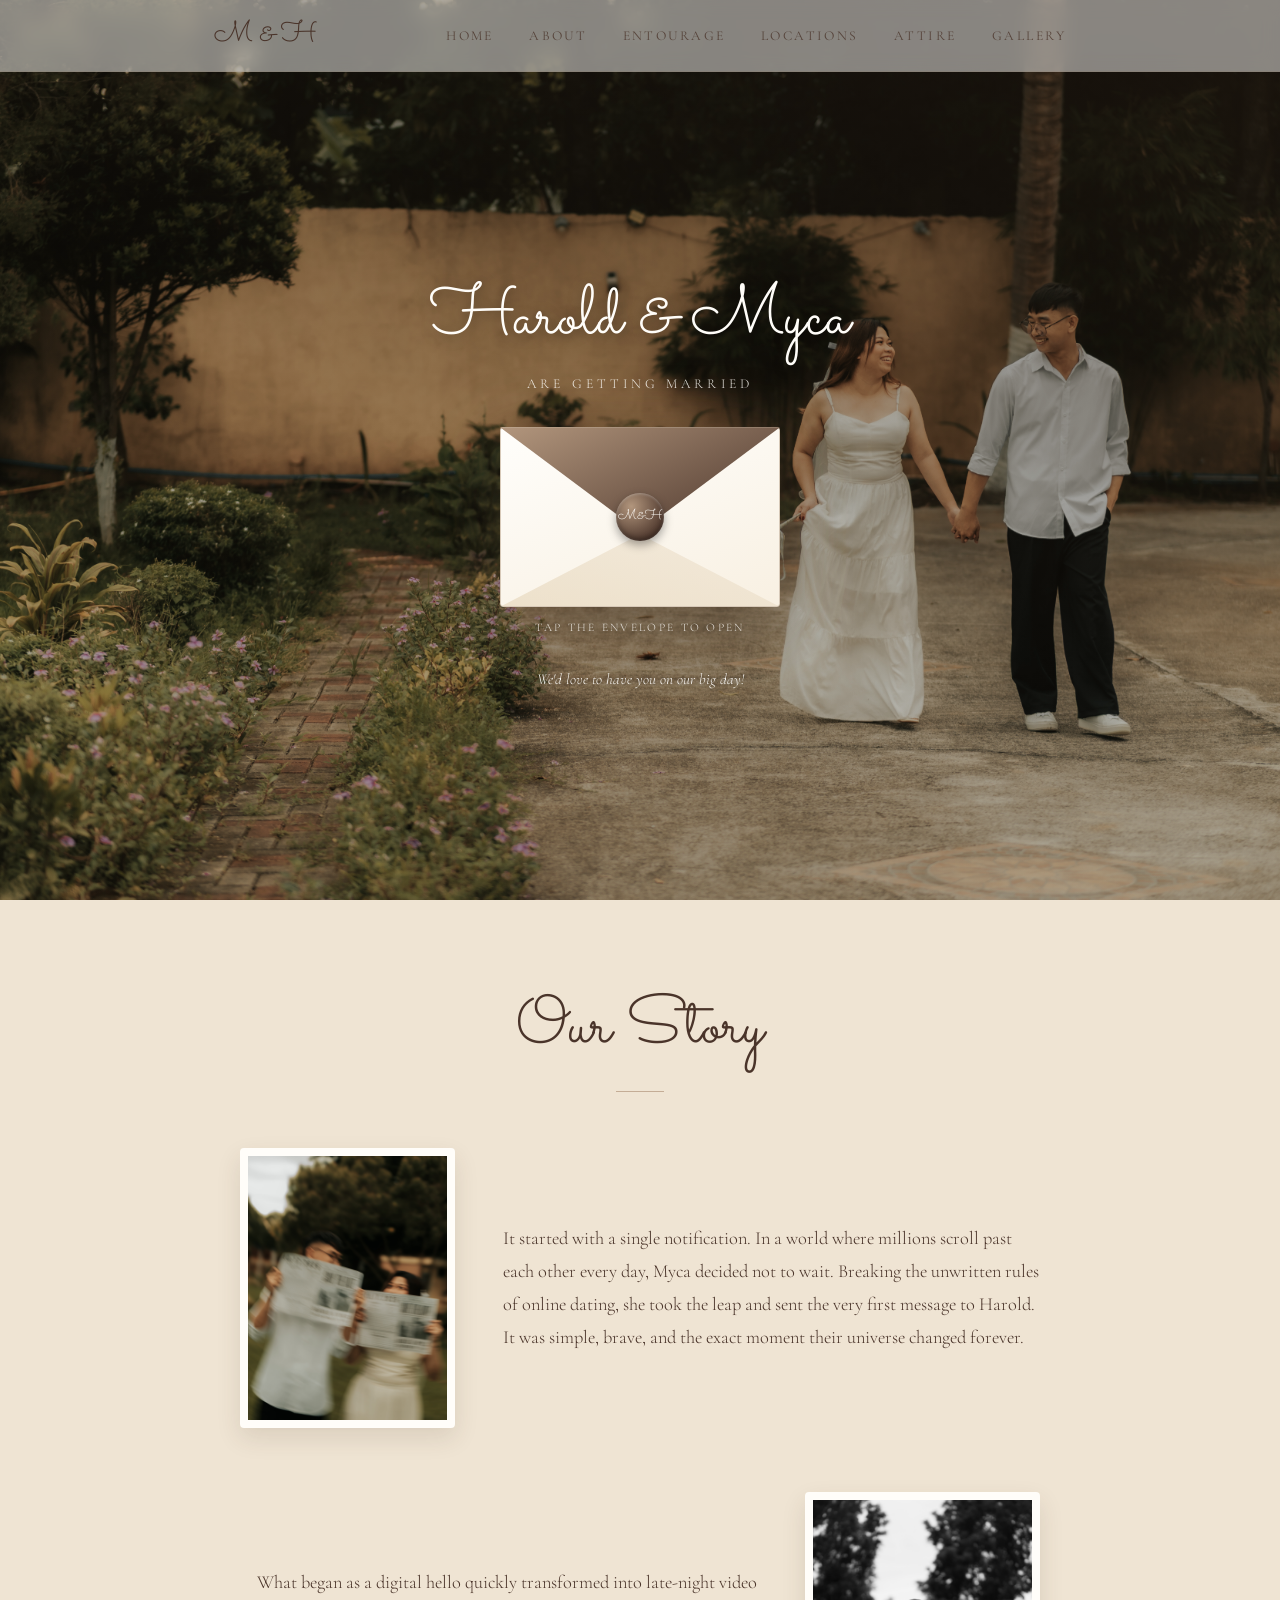
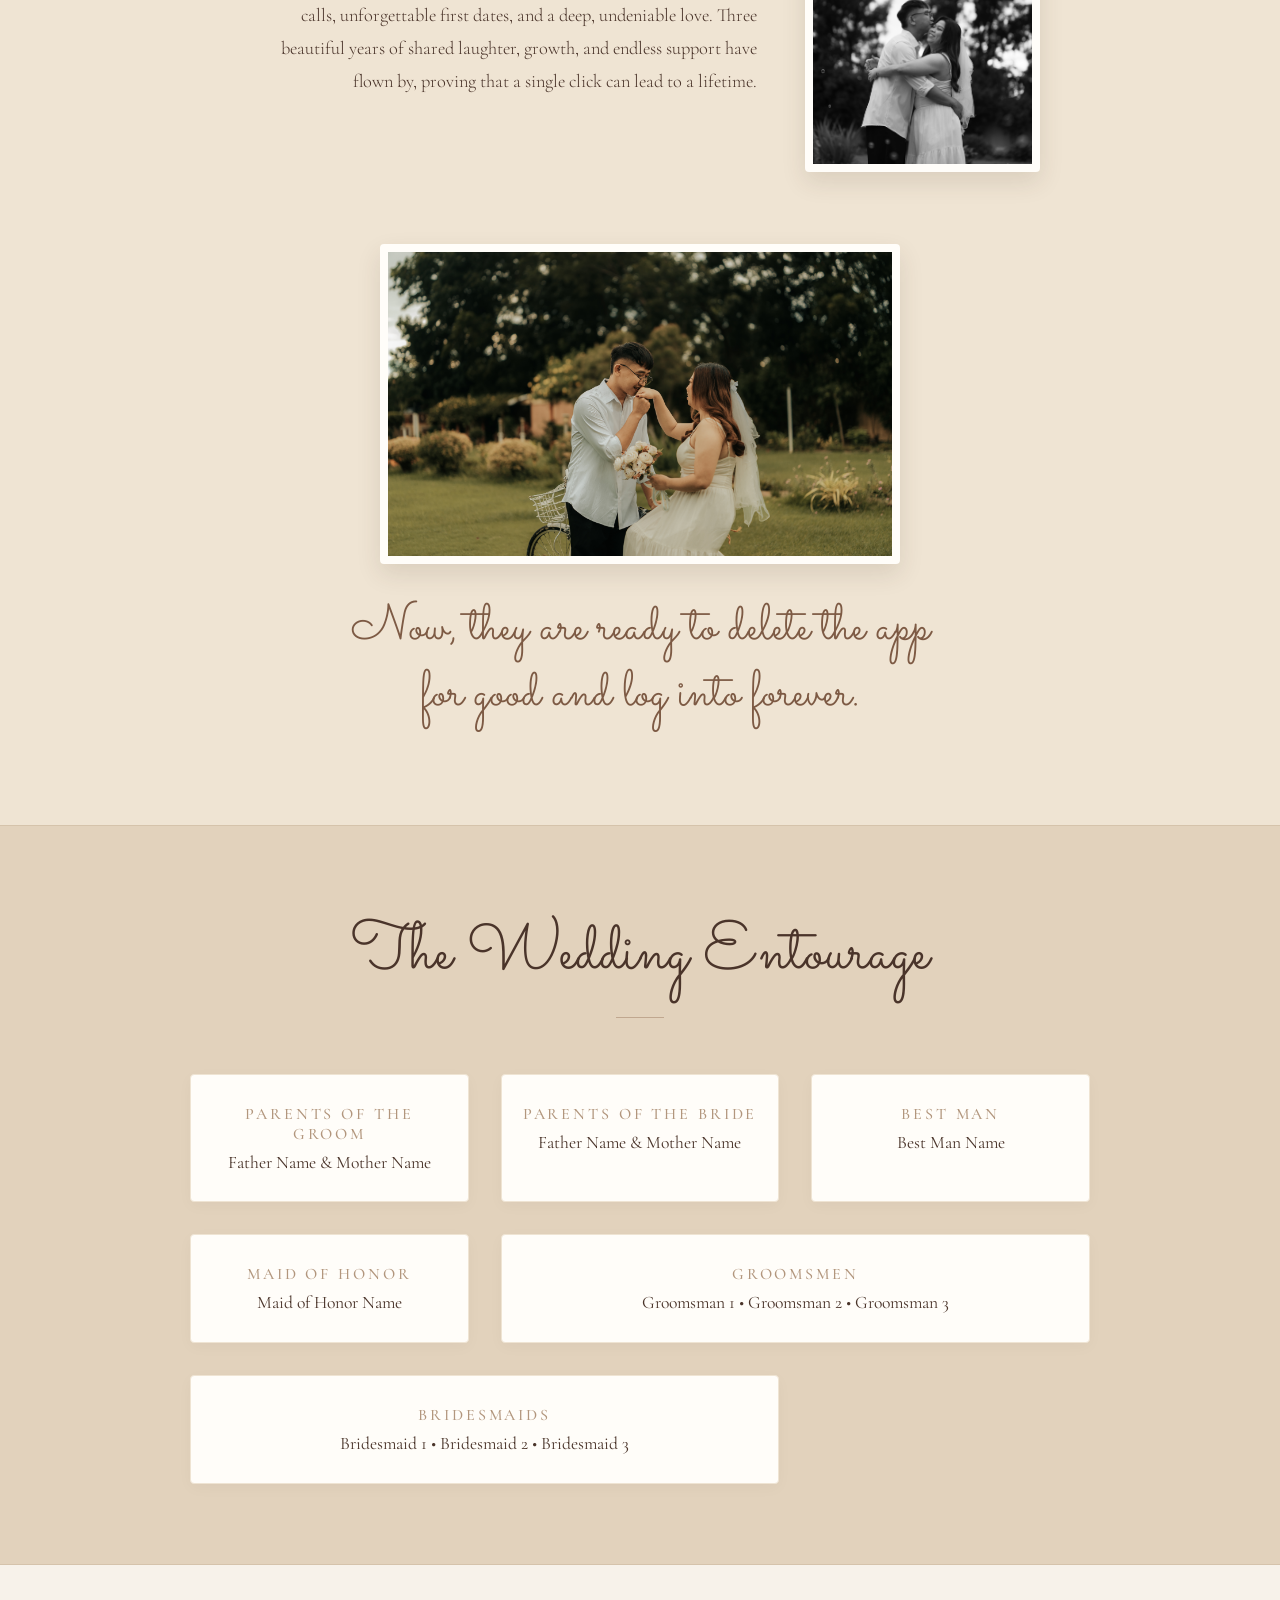
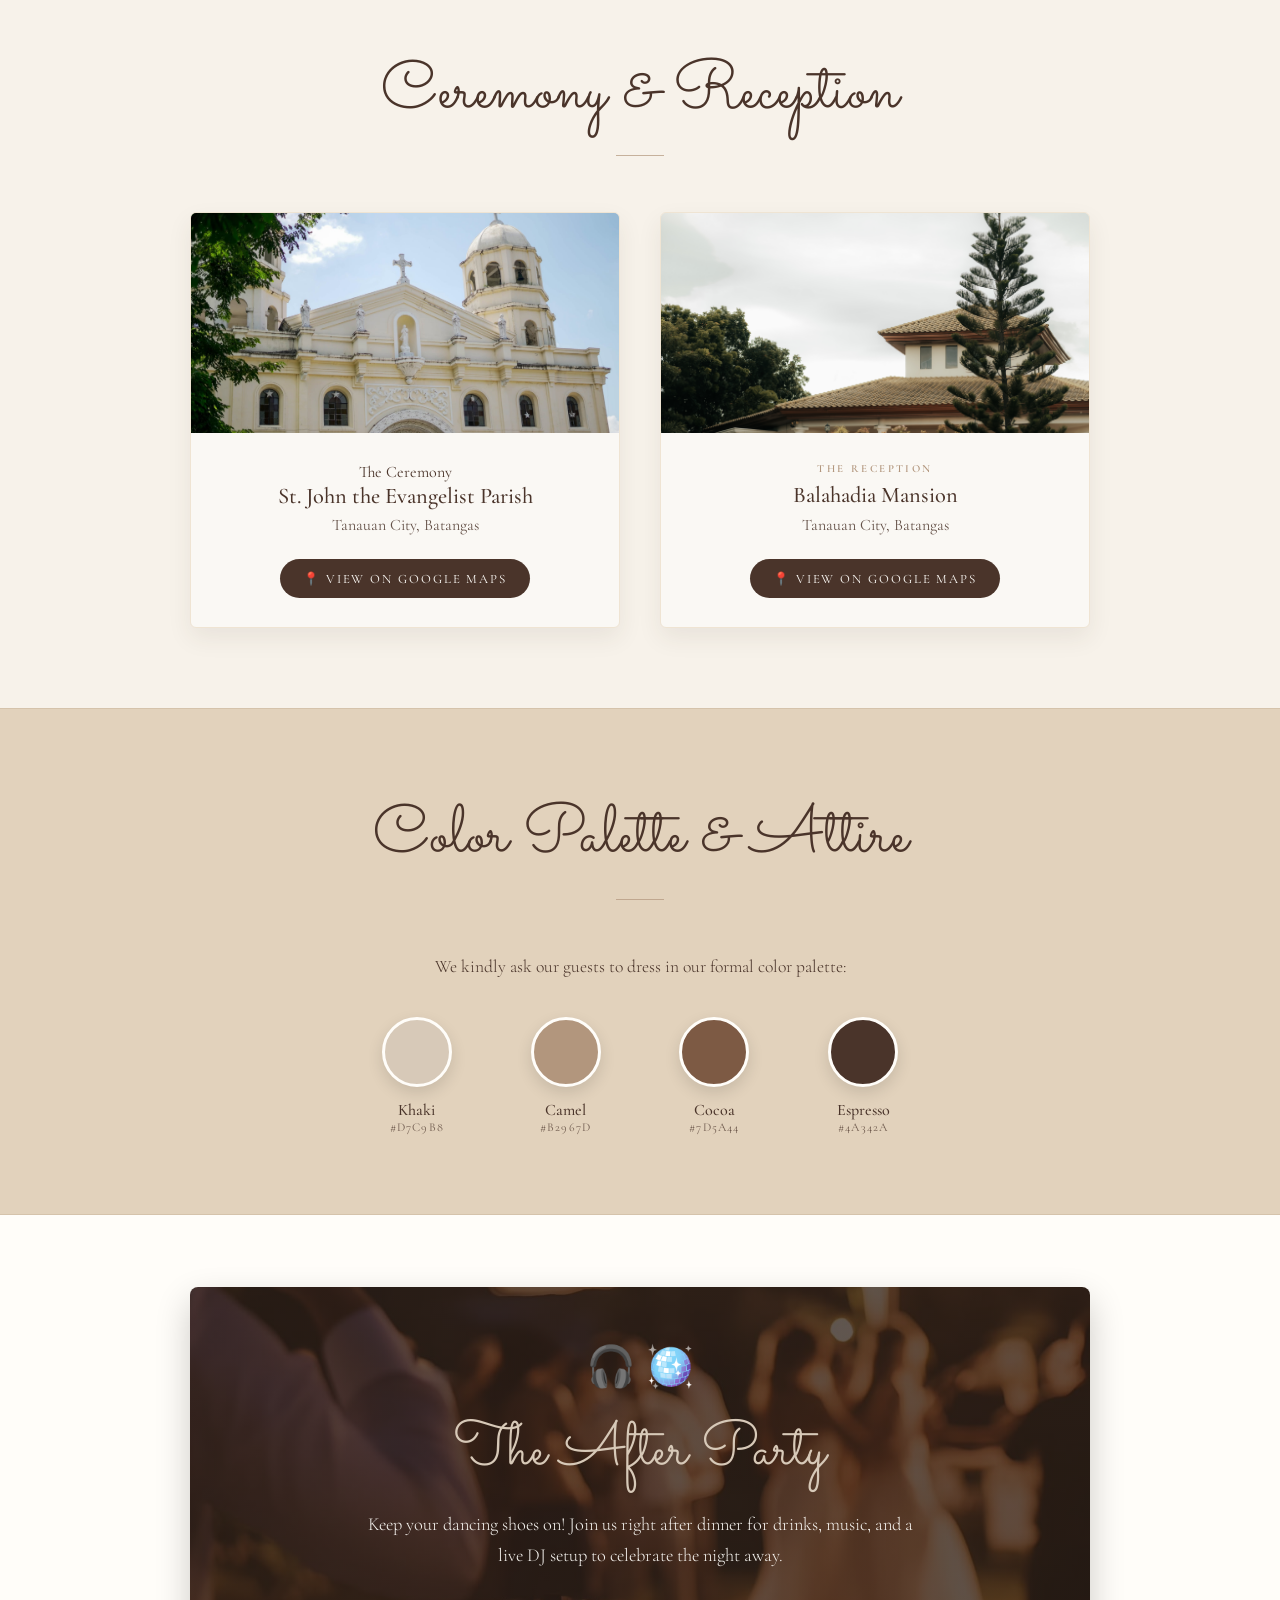
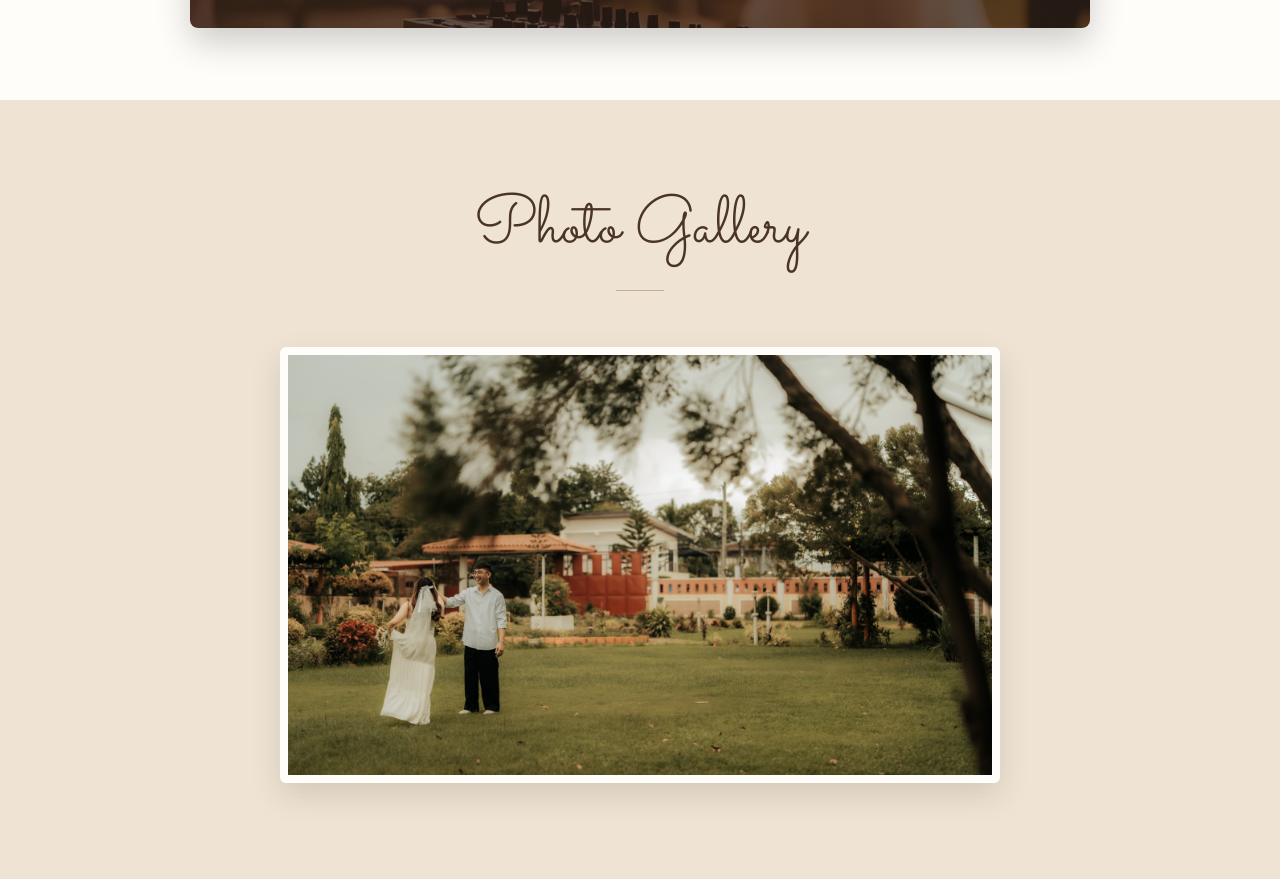
==== home.html @ e3c5e0ed "Add leaf transition animation and home page" ====
<!DOCTYPE html>
<html lang="en">
<head>
  <meta charset="UTF-8">
  <meta name="viewport" content="width=device-width, initial-scale=1.0">
  <title>Harold &amp; Myca</title>
  <link rel="stylesheet" href="home.css">
  <style>
    /* Full-Screen Leaf Opening Unveil Transition */
    .leaf-opening-overlay {
      position: fixed;
      inset: 0;
      z-index: 99999;
      pointer-events: none;
      display: flex;
      flex-direction: column;
    }

    .open-leaf {
      width: 100%;
      height: 50vh;
      background: var(--espresso, #4A342A);
      transition: transform 1.1s cubic-bezier(0.77, 0, 0.175, 1);
    }

    .open-leaf.leaf-top { 
      transform-origin: top; 
    }

    .open-leaf.leaf-bottom { 
      transform-origin: bottom; 
    }

    /* Unveiling Animation Classes */
    .leaf-opening-overlay.reveal .leaf-top {
      transform: translateY(-100%);
    }

    .leaf-opening-overlay.reveal .leaf-bottom {
      transform: translateY(100%);
    }
  </style>
</head>
<body>

  <!-- Leaf Opening Overlay -->
  <div class="leaf-opening-overlay" id="home-leaf-overlay">
    <div class="open-leaf leaf-top"></div>
    <div class="open-leaf leaf-bottom"></div>
  </div>

  <!-- Navigation with Mobile Hamburger -->
  <nav class="navbar">
    <div class="nav-container">
      <a href="#hero" class="nav-brand">M &amp; H</a>
      
      <!-- Hamburger Toggle Button -->
      <button class="menu-toggle" id="menuToggle" aria-label="Toggle navigation">
        <span class="bar"></span>
        <span class="bar"></span>
        <span class="bar"></span>
      </button>

      <!-- Navigation Links -->
      <div class="nav-menu" id="navMenu">
        <a href="#hero" class="nav-link">Home</a>
        <a href="#about" class="nav-link">About</a>
        <a href="#entourage" class="nav-link">Entourage</a>
        <a href="#locations" class="nav-link">Locations</a>
        <a href="#attire" class="nav-link">Attire</a>
        <a href="#gallery" class="nav-link">Gallery</a>
      </div>
    </div>
  </nav>

  <!-- Hero Section -->
  <section class="hero" id="hero">
    <div class="hero-content">
      <h1 class="hero-names">Harold &amp; Myca</h1>
      <p class="hero-sub">are getting married</p>

      <div class="envelope" id="envelope">
        <div class="envelope-card" id="envelopeCard">
          <p class="card-label">Save the Date</p>
          <p class="card-date">10 . 17 . 2026</p>
          <div class="card-divider"></div>
          <p class="card-venue">Balahadia Mansion</p>
        </div>
        <div class="envelope-back"></div>
        <div class="envelope-flap"></div>
        <div class="envelope-seal" id="envelopeSeal">
          <span>M&amp;H</span>
        </div>
      </div>

      <p class="envelope-hint" id="envelopeHint">Tap the envelope to open</p>
      <p class="hero-caption">We'd love to have you on our big day!</p>
    </div>
  </section>

  <!-- Section 1: About Us -->
  <section class="section-alt-light about-section" id="about">
    <div class="about-container">
      <h2 class="section-title">Our Story</h2>
      <div class="title-divider"></div>

      <div class="story-block">
        <div class="photo-frame">
          <img src="RVI06084.jpg" alt="The First Message" class="story-img">
        </div>
        <p class="story-text">
          It started with a single notification. In a world where millions scroll past each other every day, Myca decided not to wait. Breaking the unwritten rules of online dating, she took the leap and sent the very first message to Harold. It was simple, brave, and the exact moment their universe changed forever.
        </p>
      </div>

      <div class="story-block reverse">
        <div class="photo-frame">
          <img src="RVI06060.jpg" alt="Three Years of Love" class="story-img">
        </div>
        <p class="story-text">
          What began as a digital hello quickly transformed into late-night video calls, unforgettable first dates, and a deep, undeniable love. Three beautiful years of shared laughter, growth, and endless support have flown by, proving that a single click can lead to a lifetime.
        </p>
      </div>

      <div class="story-highlight">
        <div class="photo-frame highlight-frame">
          <img src="RVI05783.jpg" alt="Three Years of Love" class="story-img">
        </div>
        <p class="highlight-text">
          Now, they are ready to delete the app for good and log into forever.
        </p>
      </div>
    </div>
  </section>

  <!-- Section 2: Entourage -->
  <section class="section-alt-warm entourage-section" id="entourage">
    <div class="section-container">
      <h2 class="section-title">The Wedding Entourage</h2>
      <div class="title-divider"></div>

      <div class="entourage-grid">
        <div class="entourage-group">
          <h3>Parents of the Groom</h3>
          <p>Father Name &amp; Mother Name</p>
        </div>
        <div class="entourage-group">
          <h3>Parents of the Bride</h3>
          <p>Father Name &amp; Mother Name</p>
        </div>
        <div class="entourage-group">
          <h3>Best Man</h3>
          <p>Best Man Name</p>
        </div>
        <div class="entourage-group">
          <h3>Maid of Honor</h3>
          <p>Maid of Honor Name</p>
        </div>
        <div class="entourage-group span-2">
          <h3>Groomsmen</h3>
          <p>Groomsman 1 • Groomsman 2 • Groomsman 3</p>
        </div>
        <div class="entourage-group span-2">
          <h3>Bridesmaids</h3>
          <p>Bridesmaid 1 • Bridesmaid 2 • Bridesmaid 3</p>
        </div>
      </div>
    </div>
  </section>

  <!-- Section 3: Locations -->
  <section class="section-alt-paper locations-section" id="locations">
    <div class="section-container">
      <h2 class="section-title">Ceremony &amp; Reception</h2>
      <div class="title-divider"></div>

      <div class="locations-grid">
        <div class="location-card">
          <div class="location-photo">
            <img src="church.jpg" alt="St. John the Evangelist Parish" class="location-img">
          </div>
          <div class="location-info">
            <span class="church-tag">The Ceremony</span>
            <h3>St. John the Evangelist Parish</h3>
            <p>Tanauan City, Batangas</p>
            <a href="https://maps.google.com/?q=St.+John+the+Evangelist+Parish+Tanauan+Batangas" target="_blank" class="map-btn">
              📍 View on Google Maps
            </a>
          </div>
        </div>

        <div class="location-card">
          <div class="location-photo">
            <img src="RVI05908.jpg" alt="Balahadia Mansion" class="location-img">
          </div>
          <div class="location-info">
            <span class="location-tag">The Reception</span>
            <h3>Balahadia Mansion</h3>
            <p>Tanauan City, Batangas</p>
            <a href="https://maps.google.com/?q=Balahadia+Mansion+Tanauan+Batangas" target="_blank" class="map-btn">
              📍 View on Google Maps
            </a>
          </div>
        </div>
      </div>
    </div>
  </section>

  <!-- Section 4: Color Code & Attire -->
  <section class="section-alt-warm color-code-section" id="attire">
    <div class="section-container">
      <h2 class="section-title">Color Palette &amp; Attire</h2>
      <div class="title-divider"></div>
      <p class="color-subtitle">We kindly ask our guests to dress in our formal color palette:</p>

      <div class="swatches-grid">
        <div class="swatch-card">
          <div class="swatch-color" style="background-color: #D7C9B8;"></div>
          <h4>Khaki</h4>
          <span>#D7C9B8</span>
        </div>
        <div class="swatch-card">
          <div class="swatch-color" style="background-color: #B2967D;"></div>
          <h4>Camel</h4>
          <span>#B2967D</span>
        </div>
        <div class="swatch-card">
          <div class="swatch-color" style="background-color: #7D5A44;"></div>
          <h4>Cocoa</h4>
          <span>#7D5A44</span>
        </div>
        <div class="swatch-card">
          <div class="swatch-color" style="background-color: #4A342A;"></div>
          <h4>Espresso</h4>
          <span>#4A342A</span>
        </div>
      </div>
    </div>
  </section>

  <!-- Section 5: After Party -->
  <section class="afterparty-section">
    <div class="section-container">
      <div class="afterparty-card">
        <span class="afterparty-icon">🎧 🪩</span>
        <h2>The After Party</h2>
        <p>Keep your dancing shoes on! Join us right after dinner for drinks, music, and a live DJ setup to celebrate the night away.</p>
      </div>
    </div>
  </section>

  <!-- Section 6: Photo Gallery Carousel -->
  <section class="section-alt-light gallery-section" id="gallery">
    <div class="section-container">
      <h2 class="section-title">Photo Gallery</h2>
      <div class="title-divider"></div>

      <div class="carousel-container">
        <div class="carousel-track auto-slowmo">
          <div class="carousel-slide"><img src="RVI06138.jpg" alt="Gallery Photo 1"></div>
          <div class="carousel-slide"><img src="RVI06140.jpg" alt="Gallery Photo 2"></div>
          <div class="carousel-slide"><img src="RVI06192.jpg" alt="Gallery Photo 3"></div>
          <div class="carousel-slide"><img src="RVI06440.jpg" alt="Gallery Photo 4"></div>
          <div class="carousel-slide"><img src="RVI06434.jpg" alt="Gallery Photo 1 clone"></div>
        </div>
      </div>
    </div>
  </section>

  <audio id="bgMusic" loop preload="auto">
    <source src="music.mp3" type="audio/mpeg">
  </audio>

  <!-- Page Transition & Unveil Handler -->
  <script>
    window.addEventListener('DOMContentLoaded', () => {
      const overlay = document.getElementById('home-leaf-overlay');
      
      // If user navigated from splash screen transition
      if (sessionStorage.getItem('leafUnveil') === '1') {
        sessionStorage.removeItem('leafUnveil');
        
        // Trigger opening animation smoothly after page frame renders
        setTimeout(() => {
          overlay.classList.add('reveal');
        }, 120);
      } else {
        // Hide immediately if direct load
        overlay.style.display = 'none';
      }
    });
  </script>

  <script src="home.js"></script>
</body>
</html>
---- home.css ----
@import url('https://fonts.googleapis.com/css2?family=Sacramento&family=Cormorant+Garamond:ital,wght@0,300;0,400;0,500;1,300;1,400&display=swap');

:root{
  --white: #faf8f4;
  --paper: #fffdf9;

  /* Palette Codes */
  --khaki: #D7C9B8;
  --camel: #B2967D;
  --cocoa: #7D5A44;
  --espresso: #4A342A;

  --brown-dark: var(--espresso);
  --brown: var(--cocoa);
  --brown-mid: var(--camel);
  --brown-light: var(--khaki);
  --brown-faint: #efe4d3;
}

*{ box-sizing: border-box; }

html{ scroll-behavior: smooth; }

html, body{
  margin: 0;
  padding: 0;
  background: var(--white);
  font-family: 'Cormorant Garamond', serif;
  color: var(--brown-dark);
  -webkit-tap-highlight-color: transparent;
}

/* ---------- Alternating Section Backgrounds ---------- */

.section-alt-light {background-color: #EFE4D3; }
.section-alt-warm  { background-color: #E2D2BC; }
.section-alt-paper { background-color: #F7F2EA; }

/* Global Titles */
.section-title{
  font-family: 'Sacramento', cursive;
  font-size: clamp(3rem, 7vw, 4.2rem);
  text-align: center;
  margin: 0;
  font-weight: 400;
  color: var(--brown-dark);
}

.title-divider{
  width: 48px;
  height: 1px;
  background: var(--brown-mid);
  margin: 0.8rem auto 3.5rem;
  opacity: 0.7;
}

.section-container{
  max-width: 900px;
  margin: 0 auto;
}

/* ---------- NAVBAR (50% OPACITY) ---------- */

.navbar{
  position: fixed;
  top: 0;
  left: 0;
  width: 100%;
  z-index: 100;
  /* 50% Opacity Background */
  background: rgba(250, 248, 244, 0.5);
  backdrop-filter: blur(10px);
  border-bottom: 1px solid rgba(138, 106, 77, 0.12);
}

.nav-container{
  max-width: 900px;
  margin: 0 auto;
  display: flex;
  align-items: center;
  justify-content: space-between;
  padding: 0.9rem 1.5rem;
}

.nav-brand{
  font-family: 'Sacramento', cursive;
  font-size: 1.8rem;
  color: var(--brown-dark);
  text-decoration: none;
  font-weight: 400;
}

.nav-menu{
  display: flex;
  align-items: center;
  gap: 2.2rem;
}

.nav-link{
  font-family: 'Cormorant Garamond', serif;
  font-weight: 400;
  font-size: 0.85rem;
  letter-spacing: 0.18em;
  text-transform: uppercase;
  color: var(--brown-dark);
  text-decoration: none;
  opacity: 0.8;
  transition: opacity 0.3s ease, color 0.3s ease;
}

.nav-link:hover{ opacity: 1; color: var(--brown-mid); }

/* Hamburger Toggle Button */
.menu-toggle{
  display: none;
  background: none;
  border: none;
  cursor: pointer;
  padding: 0.4rem;
  flex-direction: column;
  justify-content: space-between;
  width: 28px;
  height: 20px;
  z-index: 101;
}

.menu-toggle .bar{
  width: 100%;
  height: 1.5px;
  background-color: var(--brown-dark);
  transition: transform 0.4s ease, opacity 0.3s ease;
  transform-origin: center;
}

.menu-toggle.active .bar:nth-child(1){
  transform: translateY(9px) rotate(45deg);
}

.menu-toggle.active .bar:nth-child(2){
  opacity: 0;
}

.menu-toggle.active .bar:nth-child(3){
  transform: translateY(-9px) rotate(-45deg);
}

/* ---------- HERO ---------- */

.hero{
  position: relative;
  min-height: 100vh;
  min-height: 100svh;
  padding-top: 4.5rem;
  display: flex;
  flex-direction: column;
  align-items: center;
  overflow: hidden;
  background-image:
    linear-gradient(200deg, rgba(45,32,21,0.55), rgba(45,32,21,0.2) 55%),
    url('RVI06192.jpg');
  background-size: cover;
  background-repeat: no-repeat;
}

.hero-content{
  position: relative;
  z-index: 2;
  width: 100%;
  display: flex;
  flex-direction: column;
  align-items: center;
  padding: 1.5rem 1rem 2rem;
  min-height: calc(100vh - 4.5rem);
}

.hero-names{
  font-family: 'Sacramento', cursive;
  font-weight: 400;
  font-size: clamp(2.6rem, 8vw, 4.4rem);
  color: var(--paper);
  margin: 0;
  text-align: center;
  text-shadow: 0 2px 14px rgba(0,0,0,0.35);
}

.hero-sub{
  margin: 0.3rem 0 0;
  font-size: 0.85rem;
  font-weight: 300;
  letter-spacing: 0.3em;
  text-transform: uppercase;
  color: var(--paper);
  opacity: 0.9;
}

/* ---------- ENVELOPE ---------- */

.envelope{
  position: relative;
  perspective: 1400px;
  cursor: pointer;
  filter: drop-shadow(0 18px 36px rgba(63,47,34,0.4));
  transition: filter 0.35s ease;
}

.envelope:hover{ filter: drop-shadow(0 22px 42px rgba(63,47,34,0.48)); }

.envelope-back{
  position: absolute;
  inset: 0;
  background: linear-gradient(160deg, #fffefb 0%, #f8f0e2 100%);
  border: 1px solid var(--brown-light);
  border-radius: 3px;
  overflow: hidden;
  z-index: 1;
}

.envelope-back::after{
  content: "";
  position: absolute;
  bottom: 0;
  left: 0;
  width: 100%;
  height: 44%;
  background: linear-gradient(200deg, var(--brown-faint), #e6d6ba);
  opacity: 0.65;
  clip-path: polygon(0 100%, 100% 100%, 50% 8%);
}

.envelope-flap{
  position: absolute;
  top: 0;
  left: 0;
  width: 100%;
  height: 58%;
  background: linear-gradient(155deg, var(--brown-mid) 0%, var(--brown-dark) 100%);
  clip-path: polygon(0 0, 100% 0, 50% 100%);
  transform-origin: top center;
  transform: rotateX(0deg);
  transition: transform 0.8s cubic-bezier(0.65, 0, 0.35, 1), z-index 0s 0.4s;
  z-index: 4;
}

.envelope.open .envelope-flap{
  transform: rotateX(180deg);
  z-index: 1;
}

.envelope-seal{
  position: absolute;
  top: 50%;
  left: 50%;
  width: 48px;
  height: 48px;
  border-radius: 50%;
  transform: translate(-50%, -50%);
  background: radial-gradient(circle at 32% 28%, var(--brown-mid) 0%, var(--brown-dark) 78%);
  box-shadow:
    0 4px 10px rgba(0,0,0,0.35),
    inset 0 1px 3px rgba(255,255,255,0.3),
    inset 0 -3px 5px rgba(0,0,0,0.3);
  display: flex;
  align-items: center;
  justify-content: center;
  z-index: 5;
  padding: 4px;
  transition: opacity 0.5s ease 0.05s, transform 0.5s ease 0.05s;
}

.envelope-seal span{
  font-family: 'Sacramento', cursive;
  font-size: 0.9rem;
  color: var(--paper);
  line-height: 1;
  letter-spacing: 0.02em;
  white-space: nowrap;
}

.envelope.open .envelope-seal{
  opacity: 0;
  transform: translate(-50%, -50%) scale(0.5) rotate(-25deg);
  pointer-events: none;
}

.envelope-card{
  position: absolute;
  left: 50%;
  top: 0;
  width: min(220px, 80%);
  min-height: 135px;
  background: var(--paper);
  border: 1px solid var(--brown-faint);
  box-shadow: 0 14px 30px rgba(63,47,34,0.28);
  padding: 1.3rem 1.1rem;
  text-align: center;
  opacity: 0;
  display: none;
  transform: translate(-50%, 20px) scale(0.88);
  z-index: 2;
  transition: opacity 0.5s ease 0.25s, transform 0.5s ease 0.25s;
}

.envelope.open .envelope-card{
  display: block;
  opacity: 1;
  transform: translate(-50%, -100px) scale(1);
  z-index: 5;
}

.card-label{
  margin: 0 0 0.3rem;
  font-size: 0.65rem;
  font-weight: 400;
  letter-spacing: 0.24em;
  text-transform: uppercase;
  color: var(--brown-mid);
}

.card-date{
  margin: 0;
  font-size: 1.1rem;
  font-weight: 500;
  color: var(--brown-dark);
}

.card-divider{
  position: relative;
  width: 32px;
  height: 1px;
  background: var(--brown-light);
  margin: 0.8rem auto;
}

.card-divider::before{
  content: "";
  position: absolute;
  top: 50%;
  left: 50%;
  width: 4px;
  height: 4px;
  border-radius: 50%;
  background: var(--brown-mid);
  transform: translate(-50%, -50%);
}

.card-venue{
  margin: 0;
  font-size: 0.98rem;
  font-weight: 500;
  color: var(--brown-dark);
}

.envelope-hint{
  margin-top: 0.8rem;
  font-size: 0.72rem;
  font-weight: 300;
  letter-spacing: 0.2em;
  text-transform: uppercase;
  color: var(--paper);
  opacity: 0.85;
  transition: opacity 0.4s ease;
  text-shadow: 0 1px 4px rgba(0,0,0,0.4);
}

.envelope-hint.hidden{ opacity: 0; }

.hero-caption{
  margin-top: 1.5rem;
  margin-bottom: 0.5rem;
  font-size: 0.95rem;
  font-weight: 300;
  font-style: italic;
  color: var(--paper);
  text-align: center;
  padding: 0 1rem;
  text-shadow: 0 1px 4px rgba(0,0,0,0.4);
}

/* ---------- ABOUT SECTION ---------- */

.about-section{ padding: 5rem 1.5rem 6rem; }
.about-container{ max-width: 800px; margin: 0 auto; }

.story-block{
  display: flex;
  flex-direction: column;
  align-items: center;
  gap: 2rem;
  margin-bottom: 4rem;
}

.photo-frame{
  width: 100%;
  max-width: 440px;
  height: 280px;
  background-color: var(--brown-faint);
  border: 8px solid var(--paper);
  box-shadow: 0 10px 25px rgba(63,47,34,0.12);
  border-radius: 4px;
  overflow: hidden;
}

.story-img, .story-video{
  width: 100%;
  height: 100%;
  object-fit: cover;
  display: block;
}

.story-text{
  font-size: 1.15rem;
  line-height: 1.8;
  font-weight: 300;
  text-align: center;
  color: var(--brown-dark);
  margin: 0;
  max-width: 580px;
}

.story-highlight{
  text-align: center;
  margin-top: 4.5rem;
  display: flex;
  flex-direction: column;
  align-items: center;
}

.highlight-frame{
  max-width: 520px;
  height: 320px;
  margin-bottom: 2rem;
}

.highlight-text{
  font-family: 'Sacramento', cursive;
  font-size: clamp(2.2rem, 5vw, 3.2rem);
  color: var(--brown);
  line-height: 1.3;
  margin: 0;
  max-width: 600px;
}

/* ---------- ENTOURAGE SECTION ---------- */

.entourage-section{
  padding: 5rem 1.5rem;
  border-top: 1px solid rgba(138, 106, 77, 0.15);
  border-bottom: 1px solid rgba(138, 106, 77, 0.15);
}

.entourage-grid{
  display: grid;
  grid-template-columns: repeat(auto-fit, minmax(240px, 1fr));
  gap: 2rem;
  text-align: center;
}

.entourage-group{
  background: var(--paper);
  padding: 1.8rem 1.2rem;
  border-radius: 4px;
  border: 1px solid var(--brown-faint);
  box-shadow: 0 4px 15px rgba(0,0,0,0.03);
}
.entourage-group h3,
.location-tag,
.card-label {
  color: var(--cocoa);
  font-weight: 600;
}

.entourage-group h3{
  font-family: 'Cormorant Garamond', serif;
  font-size: 1rem;
  letter-spacing: 0.18em;
  text-transform: uppercase;
  color: var(--brown-mid);
  margin: 0 0 0.5rem;
  font-weight: 500;
}

.entourage-group p{
  margin: 0;
  font-size: 1.1rem;
  color: var(--brown-dark);
  font-weight: 400;
}

/* ---------- LOCATIONS SECTION ---------- */

.locations-section{ padding: 5rem 1.5rem; }

.locations-grid{
  display: grid;
  grid-template-columns: repeat(auto-fit, minmax(280px, 1fr));
  gap: 2.5rem;
}

.location-card{
  background: var(--white);
  border: 1px solid var(--brown-faint);
  border-radius: 6px;
  overflow: hidden;
  box-shadow: 0 10px 25px rgba(63,47,34,0.08);
  display: flex;
  flex-direction: column;
}

.location-photo{
  width: 100%;
  height: 220px;
  background-color: var(--brown-faint);
}

.location-img{
  width: 100%;
  height: 100%;
  object-fit: cover;
  display: block;
}

.location-info{
  padding: 1.8rem 1.5rem;
  text-align: center;
  display: flex;
  flex-direction: column;
  align-items: center;
  flex-grow: 1;
}

.location-tag{
  font-size: 0.68rem;
  letter-spacing: 0.22em;
  text-transform: uppercase;
  color: var(--brown-mid);
  margin-bottom: 0.4rem;
}

.location-info h3{
  margin: 0 0 0.4rem;
  font-size: 1.4rem;
  font-weight: 500;
}

.location-info p{
  margin: 0 0 1.5rem;
  font-size: 1rem;
  opacity: 0.85;
}

.map-btn{
  margin-top: auto;
  display: inline-block;
  padding: 0.7rem 1.4rem;
  background-color: var(--brown-dark);
  color: var(--paper);
  text-decoration: none;
  font-size: 0.8rem;
  letter-spacing: 0.15em;
  text-transform: uppercase;
  border-radius: 30px;
  transition: background-color 0.3s ease, transform 0.2s ease;
}

.map-btn:hover{
  background-color: var(--brown);
  transform: translateY(-2px);
}

/* ---------- COLOR CODE SECTION ---------- */

.color-code-section{
  padding: 5rem 1.5rem;
  border-top: 1px solid rgba(138, 106, 77, 0.15);
  border-bottom: 1px solid rgba(138, 106, 77, 0.15);
  text-align: center;
}

.color-subtitle{
  font-size: 1.1rem;
  margin-bottom: 2.5rem;
  font-weight: 300;
}

.swatches-grid{
  display: flex;
  flex-wrap: wrap;
  justify-content: center;
  gap: 1.8rem;
}

.swatch-card{
  display: flex;
  flex-direction: column;
  align-items: center;
  width: 120px;
}

.swatch-color{
  width: 70px;
  height: 70px;
  border-radius: 50%;
  box-shadow: 0 6px 16px rgba(0,0,0,0.12);
  margin-bottom: 0.8rem;
  border: 3px solid var(--paper);
}

.swatch-card h4{
  margin: 0;
  font-size: 1rem;
  font-weight: 500;
}

.swatch-card span{
  font-size: 0.75rem;
  letter-spacing: 0.1em;
  opacity: 0.75;
}

/* ---------- AFTER PARTY SECTION (WITH BACKGROUND IMAGE) ---------- */

.afterparty-section{
  padding: 4.5rem 1.5rem;
  background-color: var(--paper);
}

.afterparty-card{
  /* Dark overlay + background image fallback to color */
  background: 
    linear-gradient(rgba(43, 29, 21, 0.75), rgba(43, 29, 21, 0.75)),
    url('dj.jpg') center/cover no-repeat;
  color: var(--paper);
  border-radius: 8px;
  padding: 3.5rem 2rem;
  text-align: center;
  box-shadow: 0 14px 35px rgba(0,0,0,0.2);
}

.afterparty-icon{
  font-size: 2.5rem;
  display: block;
  margin-bottom: 1rem;
}

.afterparty-card h2{
  font-family: 'Sacramento', cursive;
  font-size: clamp(2.8rem, 6vw, 3.8rem);
  margin: 0 0 0.8rem;
  font-weight: 400;
  color: var(--khaki);
}

.afterparty-card p{
  margin: 0 auto;
  max-width: 550px;
  font-size: 1.15rem;
  line-height: 1.7;
  font-weight: 300;
  opacity: 0.95;
}

/* ---------- AUTOMATIC SLOWMO CAROUSEL ---------- */

.gallery-section{ padding: 5rem 1.5rem 6rem; }

.carousel-container{
  position: relative;
  max-width: 720px;
  margin: 0 auto;
  overflow: hidden;
  border-radius: 6px;
  box-shadow: 0 12px 30px rgba(63,47,34,0.15);
  border: 8px solid var(--paper);
  background-color: var(--brown-faint);
}

.carousel-track{
  display: flex;
  width: 500%;
}

.carousel-track.auto-slowmo {
  animation: slowCarousel 22s cubic-bezier(0.45, 0, 0.55, 1) infinite;
}

.carousel-slide{
  width: 20%;
  height: 420px;
  flex-shrink: 0;
}

.carousel-slide img{
  width: 100%;
  height: 100%;
  object-fit: cover;
  display: block;
}

@keyframes slowCarousel {
  0%, 18% { transform: translateX(0%); }
  25%, 43% { transform: translateX(-20%); }
  50%, 68% { transform: translateX(-40%); }
  75%, 93% { transform: translateX(-60%); }
  100%     { transform: translateX(-80%); }
}

/* =========================================================
   RESPONSIVE & MOBILE BURGER MENU STYLES
   ========================================================= */

@media (min-width: 769px){
  .hero{
    background-position: center center;
    justify-content: center;
  }
  
  .hero-content{ justify-content: center; }

  .envelope{
    width: min(280px, 40vw);
    height: min(180px, 26vw);
    margin: 2.2rem auto 0;
  }

  .story-block{
    flex-direction: row;
    gap: 3rem;
  }

  .story-block.reverse{ flex-direction: row-reverse; }

  .story-text{ text-align: left; }
  .story-block.reverse .story-text{ text-align: right; }

  .entourage-group.span-2{ grid-column: span 2; }
}

@media (max-width: 768px){
  .menu-toggle{ display: flex; }

  .nav-menu{
    position: fixed;
    top: 100%;
    left: 0;
    width: 100%;
    background: rgba(250, 248, 244, 0.95);
    backdrop-filter: blur(12px);
    flex-direction: column;
    padding: 2.5rem 1.5rem;
    gap: 1.8rem;
    border-bottom: 1px solid rgba(138, 106, 77, 0.15);
    transform: translateY(-150%);
    opacity: 0;
    pointer-events: none;
    transition: transform 0.45s cubic-bezier(0.16, 1, 0.3, 1), opacity 0.4s ease;
    box-shadow: 0 15px 30px rgba(0,0,0,0.08);
  }

  .nav-menu.active{
    transform: translateY(0);
    opacity: 1;
    pointer-events: auto;
  }

  .nav-link{
    font-size: 0.95rem;
    letter-spacing: 0.22em;
  }

  .hero{
    background-position: 94% 12%;
    justify-content: space-between;
  }

  .hero-content{ justify-content: space-between; }

  .envelope{
    width: min(230px, 65vw);
    height: min(145px, 40vw);
    margin: auto 0 0.5rem;
  }
}

@media (max-width: 480px){
  .hero{ background-position: 96% 8%; }
  .envelope{
    width: min(210px, 62vw);
    height: min(132px, 38vw);
  }
  .photo-frame{ height: 220px; }
  .highlight-frame{ height: 240px; }
  .carousel-slide{ height: 280px; }
}

@media (prefers-reduced-motion: reduce){
  .envelope-flap, .envelope-card, .carousel-track{ animation: none; transition: none; }
}
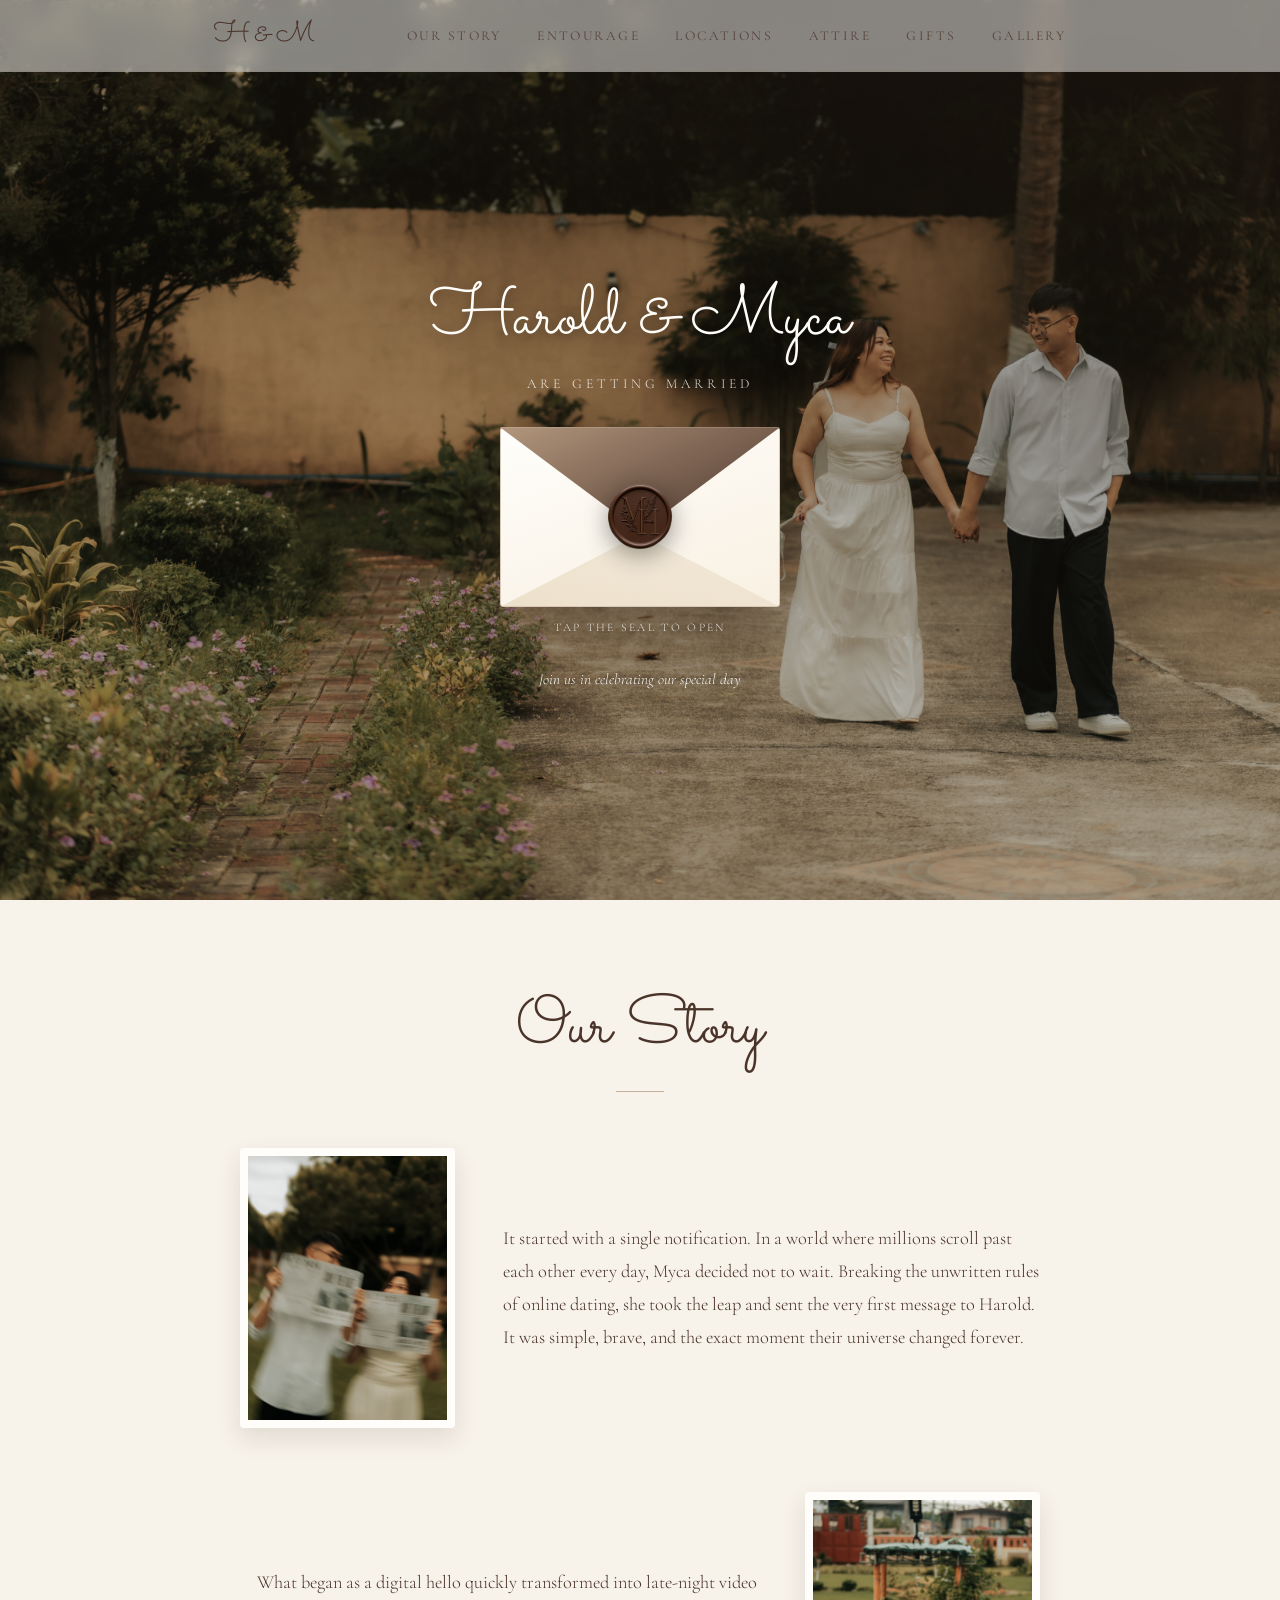
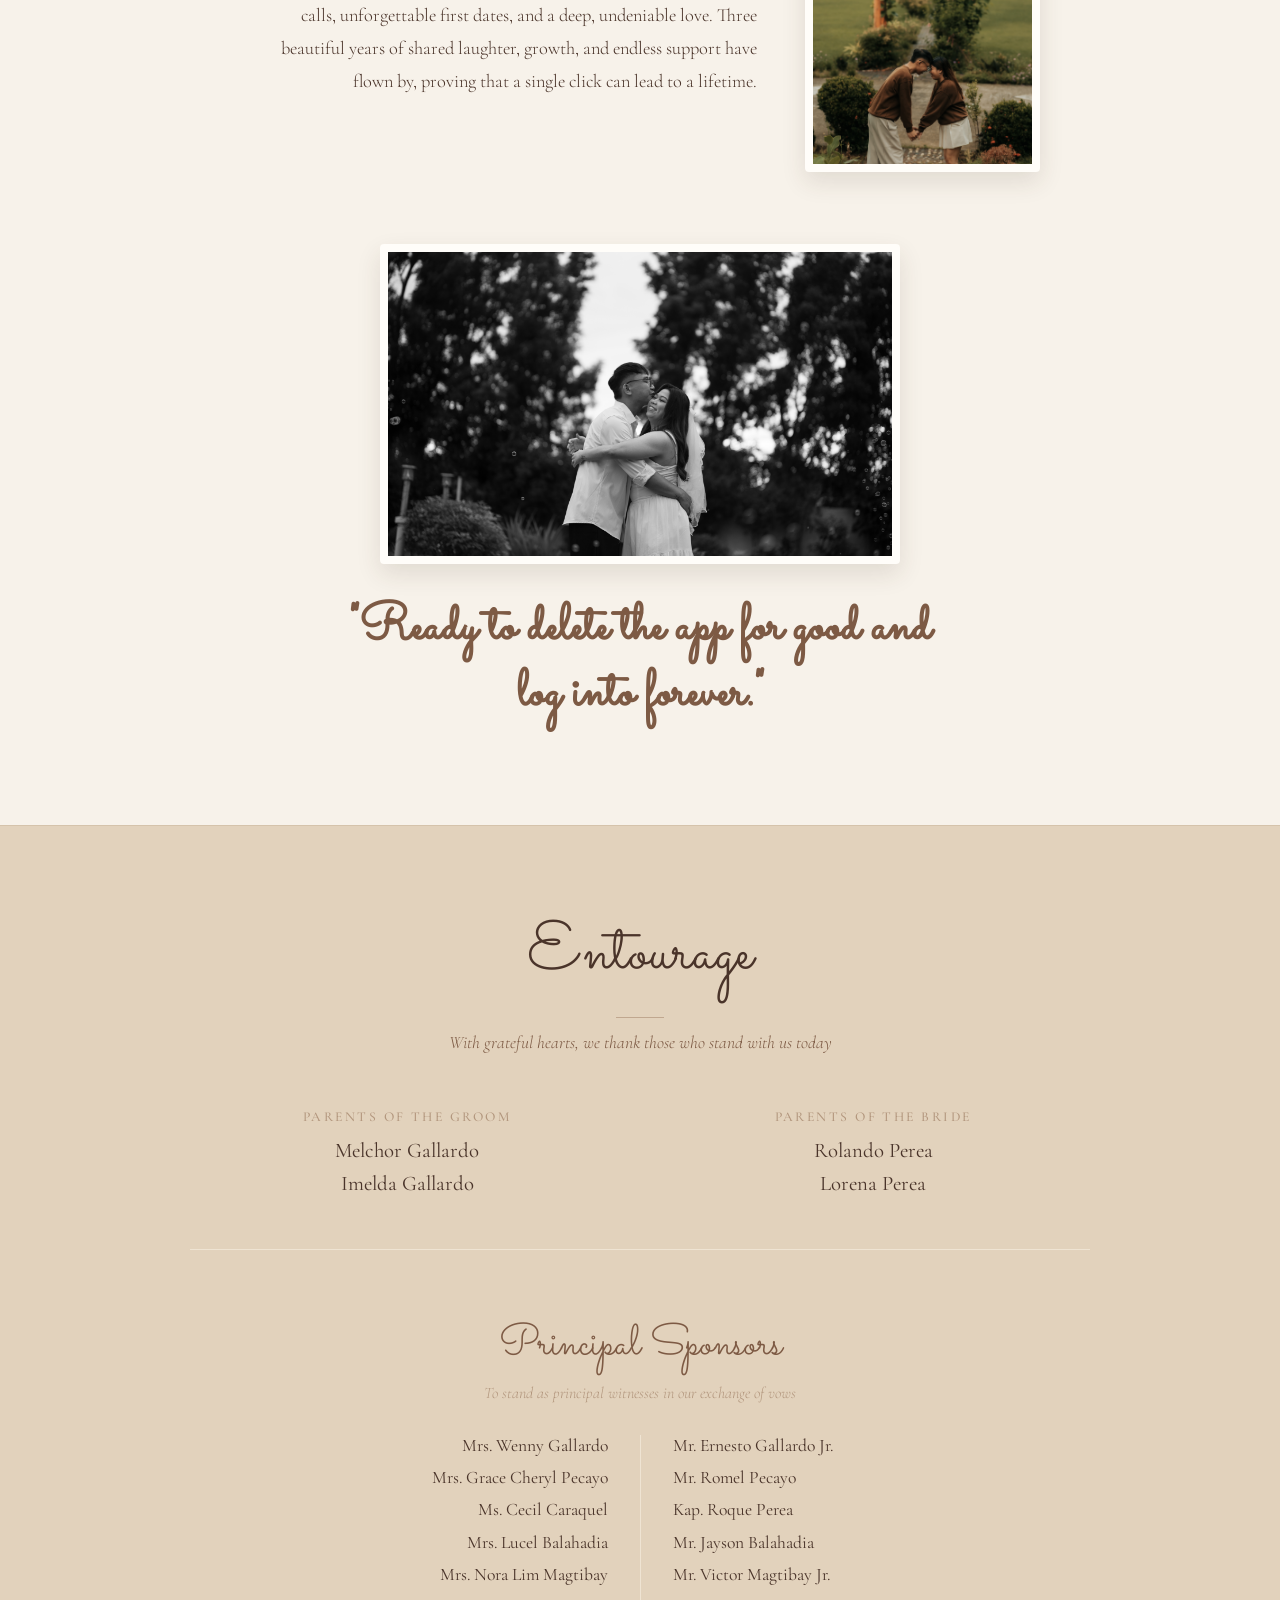
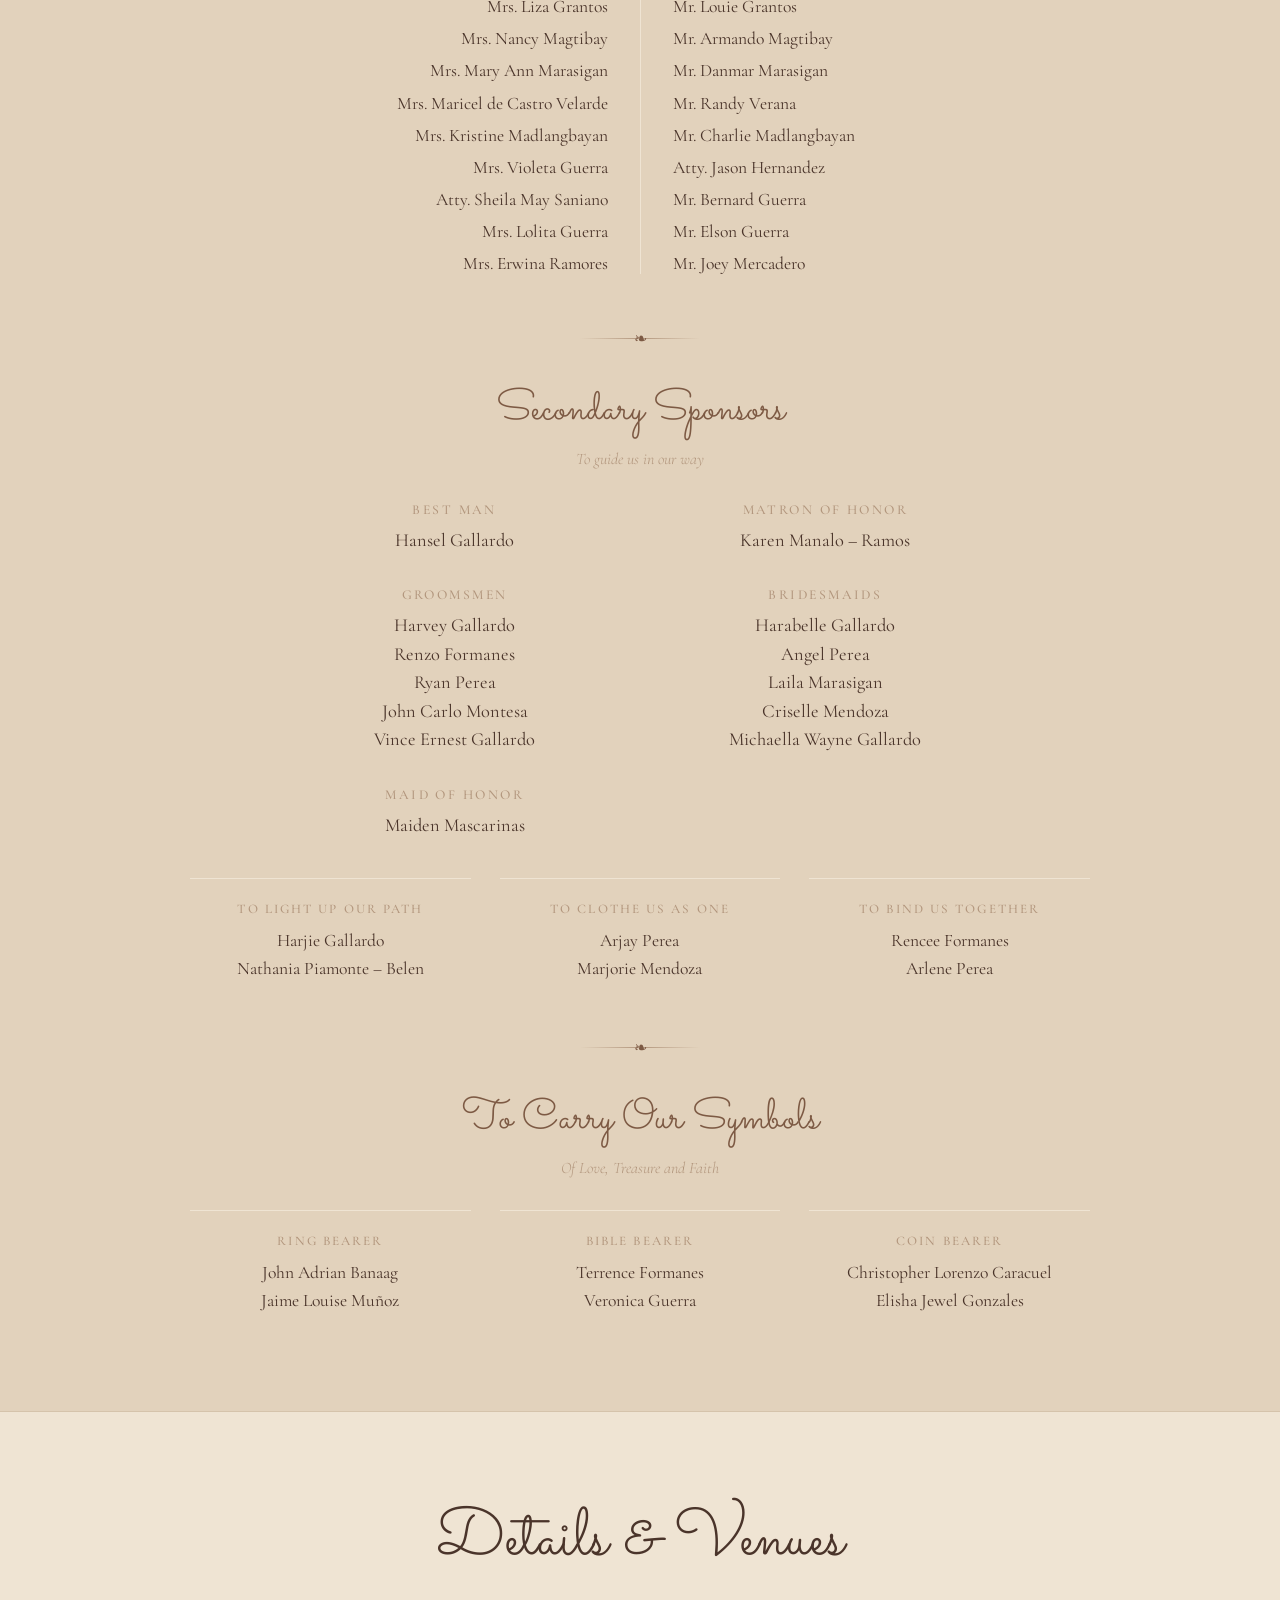
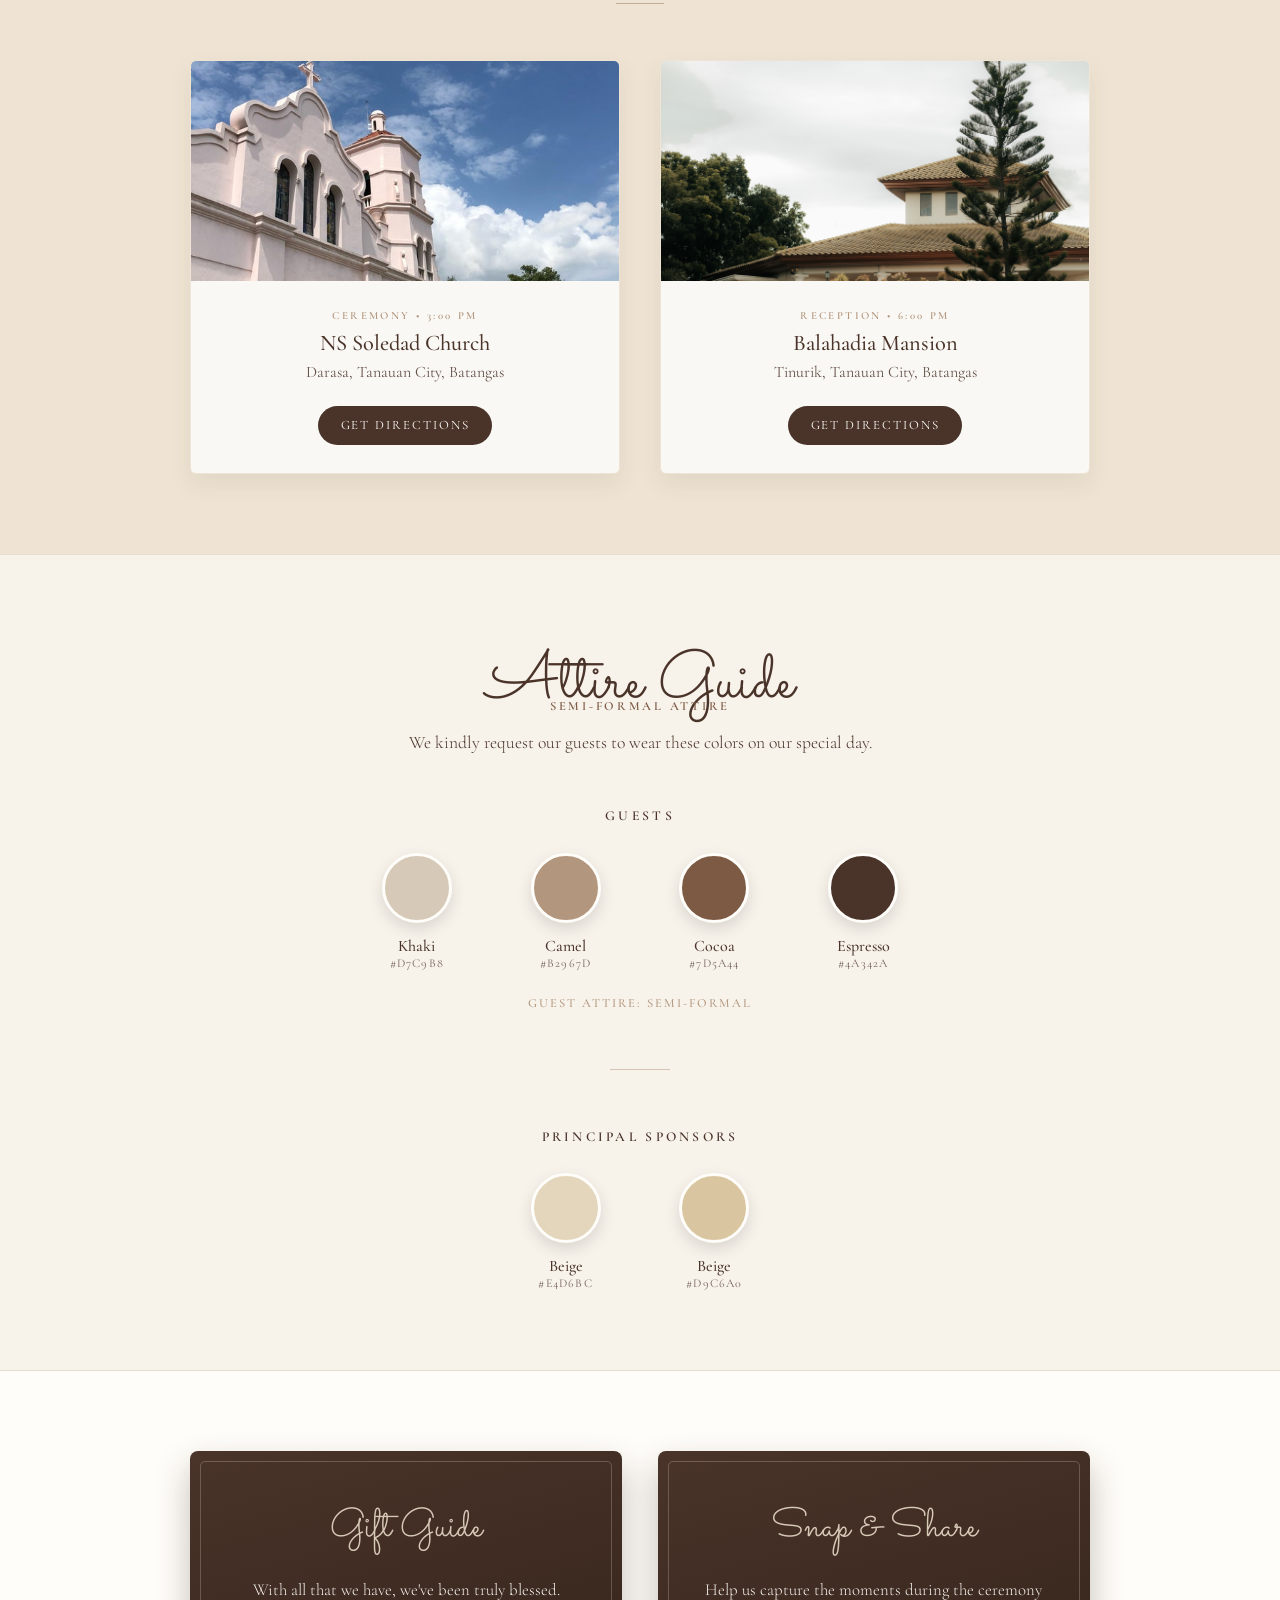
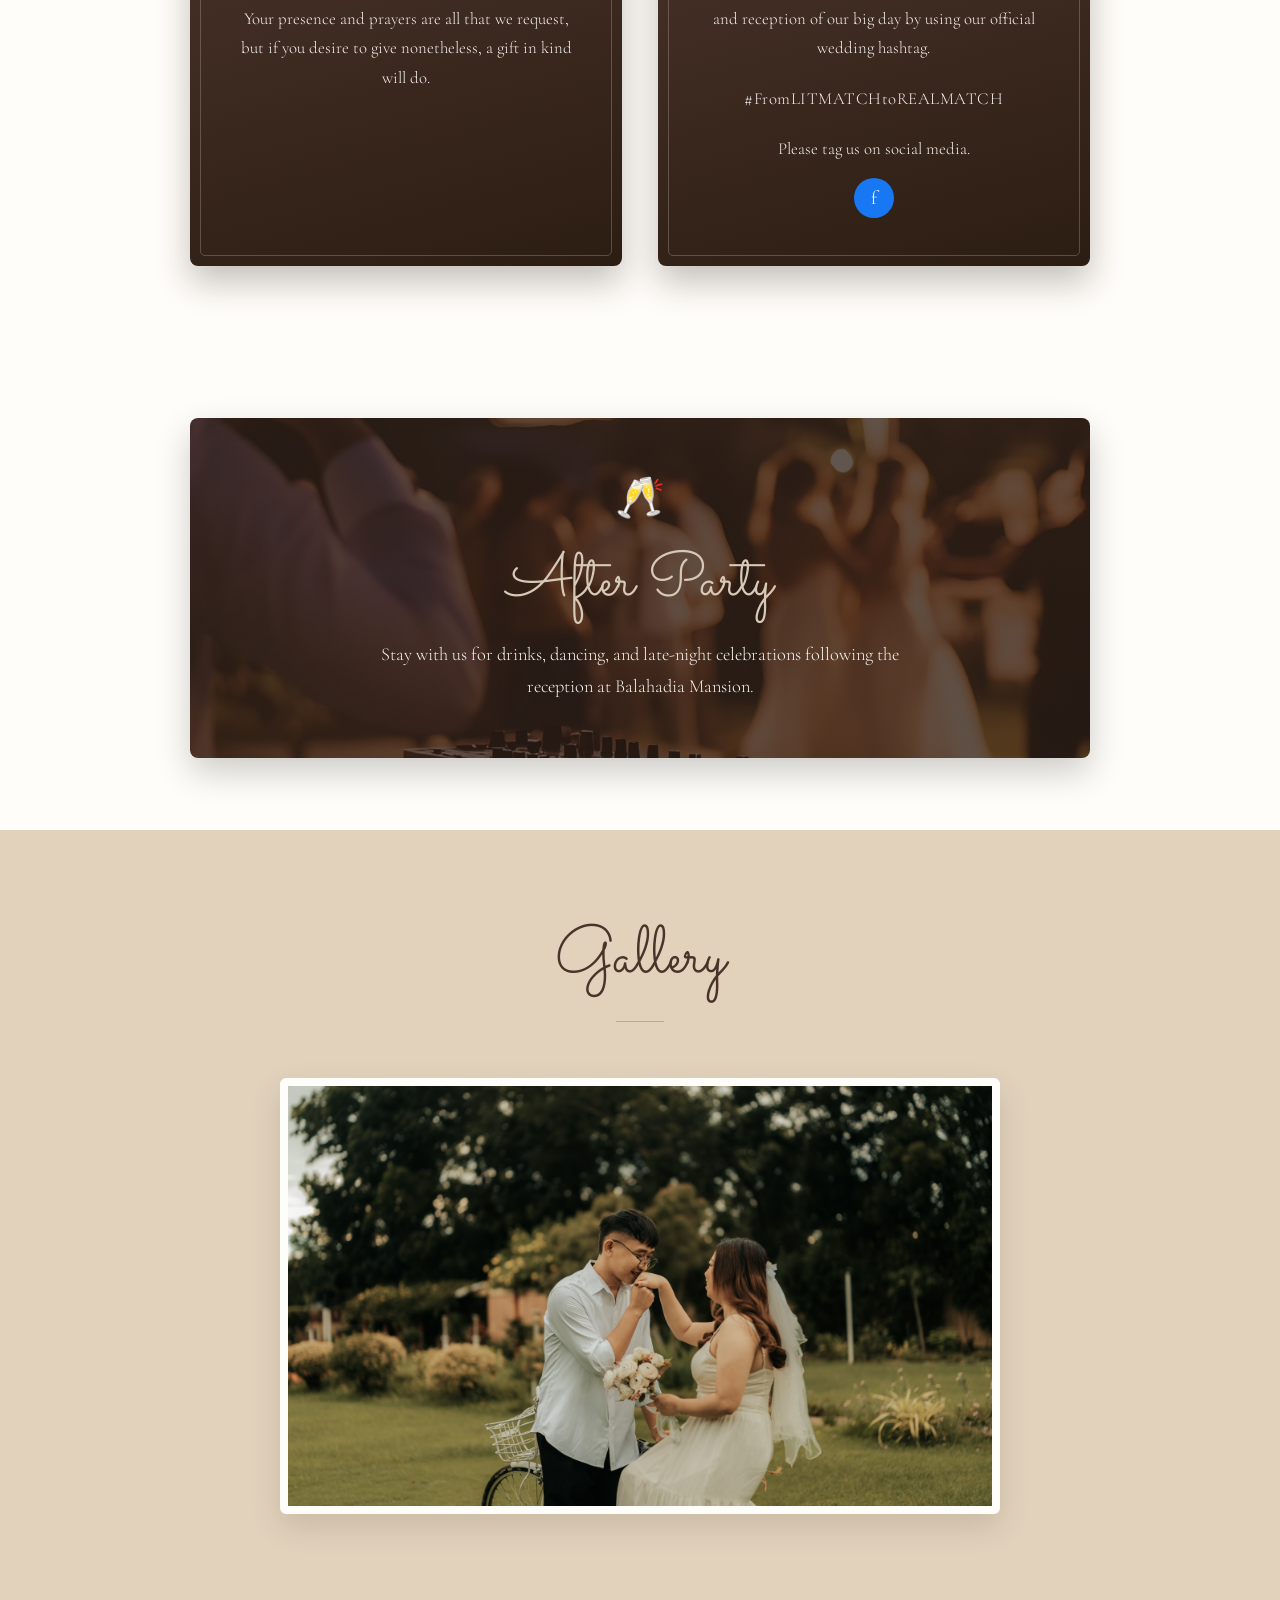
==== commit 9a690951: "Initial commit" ====
--- a/home.html
+++ b/home.html
@@ -3,110 +3,72 @@
 <head>
   <meta charset="UTF-8">
   <meta name="viewport" content="width=device-width, initial-scale=1.0">
-  <title>Harold &amp; Myca</title>
+  <title>Harold & Myca - Wedding Invitation</title>
   <link rel="stylesheet" href="home.css">
-  <style>
-    /* Full-Screen Leaf Opening Unveil Transition */
-    .leaf-opening-overlay {
-      position: fixed;
-      inset: 0;
-      z-index: 99999;
-      pointer-events: none;
-      display: flex;
-      flex-direction: column;
-    }
-
-    .open-leaf {
-      width: 100%;
-      height: 50vh;
-      background: var(--espresso, #4A342A);
-      transition: transform 1.1s cubic-bezier(0.77, 0, 0.175, 1);
-    }
-
-    .open-leaf.leaf-top { 
-      transform-origin: top; 
-    }
-
-    .open-leaf.leaf-bottom { 
-      transform-origin: bottom; 
-    }
-
-    /* Unveiling Animation Classes */
-    .leaf-opening-overlay.reveal .leaf-top {
-      transform: translateY(-100%);
-    }
-
-    .leaf-opening-overlay.reveal .leaf-bottom {
-      transform: translateY(100%);
-    }
-  </style>
 </head>
 <body>
 
-  <!-- Leaf Opening Overlay -->
-  <div class="leaf-opening-overlay" id="home-leaf-overlay">
-    <div class="open-leaf leaf-top"></div>
-    <div class="open-leaf leaf-bottom"></div>
-  </div>
-
-  <!-- Navigation with Mobile Hamburger -->
-  <nav class="navbar">
+  <!-- Background Music -->
+  <audio id="bgMusic" loop>
+    <source src="music.mp3" type="audio/mpeg">
+  </audio>
+
+ 
+  <header class="navbar">
     <div class="nav-container">
-      <a href="#hero" class="nav-brand">M &amp; H</a>
-      
-      <!-- Hamburger Toggle Button -->
-      <button class="menu-toggle" id="menuToggle" aria-label="Toggle navigation">
+      <a href="#" class="nav-brand">H & M</a>
+      <button class="menu-toggle" id="menuToggle" aria-label="Toggle Navigation">
         <span class="bar"></span>
         <span class="bar"></span>
         <span class="bar"></span>
       </button>
-
-      <!-- Navigation Links -->
-      <div class="nav-menu" id="navMenu">
-        <a href="#hero" class="nav-link">Home</a>
-        <a href="#about" class="nav-link">About</a>
+      <nav class="nav-menu" id="navMenu">
+        <a href="#about" class="nav-link">Our Story</a>
         <a href="#entourage" class="nav-link">Entourage</a>
         <a href="#locations" class="nav-link">Locations</a>
-        <a href="#attire" class="nav-link">Attire</a>
+        <a href="#dress-code" class="nav-link">Attire</a>
+        <a href="#wishes" class="nav-link">Gifts</a>
         <a href="#gallery" class="nav-link">Gallery</a>
-      </div>
-    </div>
-  </nav>
-
-  <!-- Hero Section -->
-  <section class="hero" id="hero">
+      </nav>
+    </div>
+  </header>
+
+
+  <section class="hero">
     <div class="hero-content">
-      <h1 class="hero-names">Harold &amp; Myca</h1>
-      <p class="hero-sub">are getting married</p>
-
+      <h1 class="hero-names">Harold & Myca</h1>
+      <p class="hero-sub">Are Getting Married</p>
+
+      
       <div class="envelope" id="envelope">
-        <div class="envelope-card" id="envelopeCard">
-          <p class="card-label">Save the Date</p>
-          <p class="card-date">10 . 17 . 2026</p>
-          <div class="card-divider"></div>
-          <p class="card-venue">Balahadia Mansion</p>
-        </div>
         <div class="envelope-back"></div>
         <div class="envelope-flap"></div>
-        <div class="envelope-seal" id="envelopeSeal">
-          <span>M&amp;H</span>
-        </div>
-      </div>
-
-      <p class="envelope-hint" id="envelopeHint">Tap the envelope to open</p>
-      <p class="hero-caption">We'd love to have you on our big day!</p>
-    </div>
-  </section>
-
-  <!-- Section 1: About Us -->
-  <section class="section-alt-light about-section" id="about">
+        
+       
+        <img src="circleimg.png" alt="Wax Seal" class="envelope-seal">
+
+        <div class="envelope-card">
+          <p class="card-label">Save The Date</p>
+          <p class="card-date">October 17, 2026</p>
+          <div class="card-divider"></div>
+          <p class="card-venue">Nuestra Señora de la Soledad Parish</p>
+        </div>
+      </div>
+
+      <p class="envelope-hint" id="envelopeHint">Tap the seal to open</p>
+      <p class="hero-caption">Join us in celebrating our special day</p>
+    </div>
+  </section>
+
+  <!-- ABOUT SECTION -->
+  <section id="about" class="about-section section-alt-paper">
     <div class="about-container">
       <h2 class="section-title">Our Story</h2>
       <div class="title-divider"></div>
 
       <div class="story-block">
         <div class="photo-frame">
-          <img src="RVI06084.jpg" alt="The First Message" class="story-img">
+          <img src="RVI06084.jpg" alt="How we met" class="story-img">
         </div>
         <p class="story-text">
           It started with a single notification. In a world where millions scroll past each other every day, Myca decided not to wait. Breaking the unwritten rules of online dating, she took the leap and sent the very first message to Harold. It was simple, brave, and the exact moment their universe changed forever.
@@ -115,7 +77,7 @@
 
       <div class="story-block reverse">
         <div class="photo-frame">
-          <img src="RVI06060.jpg" alt="Three Years of Love" class="story-img">
+          <img src="RVI06440.jpg" alt="Our Journey" class="story-img">
         </div>
         <p class="story-text">
           What began as a digital hello quickly transformed into late-night video calls, unforgettable first dates, and a deep, undeniable love. Three beautiful years of shared laughter, growth, and endless support have flown by, proving that a single click can lead to a lifetime.
@@ -124,172 +86,283 @@
 
       <div class="story-highlight">
         <div class="photo-frame highlight-frame">
-          <img src="RVI05783.jpg" alt="Three Years of Love" class="story-img">
-        </div>
-        <p class="highlight-text">
-          Now, they are ready to delete the app for good and log into forever.
-        </p>
-      </div>
-    </div>
-  </section>
-
-  <!-- Section 2: Entourage -->
-  <section class="section-alt-warm entourage-section" id="entourage">
-    <div class="section-container">
-      <h2 class="section-title">The Wedding Entourage</h2>
+          <img src="RVI06060.jpg" alt="Highlight moment" class="story-img">
+        </div>
+        <h3 class="highlight-text">"Ready to delete the app for good and log into forever."</h3>
+      </div>
+    </div>
+  </section>
+
+  <!-- ENTOURAGE SECTION -->
+  <section id="entourage" class="entourage-section section-alt-warm">
+    <div class="section-container">
+      <h2 class="section-title">Entourage</h2>
       <div class="title-divider"></div>
-
-      <div class="entourage-grid">
-        <div class="entourage-group">
-          <h3>Parents of the Groom</h3>
-          <p>Father Name &amp; Mother Name</p>
-        </div>
-        <div class="entourage-group">
-          <h3>Parents of the Bride</h3>
-          <p>Father Name &amp; Mother Name</p>
-        </div>
-        <div class="entourage-group">
-          <h3>Best Man</h3>
-          <p>Best Man Name</p>
-        </div>
-        <div class="entourage-group">
-          <h3>Maid of Honor</h3>
-          <p>Maid of Honor Name</p>
-        </div>
-        <div class="entourage-group span-2">
-          <h3>Groomsmen</h3>
-          <p>Groomsman 1 • Groomsman 2 • Groomsman 3</p>
-        </div>
-        <div class="entourage-group span-2">
-          <h3>Bridesmaids</h3>
-          <p>Bridesmaid 1 • Bridesmaid 2 • Bridesmaid 3</p>
-        </div>
-      </div>
-    </div>
-  </section>
-
-  <!-- Section 3: Locations -->
-  <section class="section-alt-paper locations-section" id="locations">
-    <div class="section-container">
-      <h2 class="section-title">Ceremony &amp; Reception</h2>
+      <p class="entourage-intro">With grateful hearts, we thank those who stand with us today</p>
+
+      <div class="entourage-wrap">
+
+        <!-- Parents -->
+        <div class="entourage-parents">
+          <div class="parents-block">
+            <h3>Parents of the Groom</h3>
+            <p>Melchor Gallardo<br>Imelda Gallardo</p>
+          </div>
+          <div class="parents-block">
+            <h3>Parents of the Bride</h3>
+            <p>Rolando Perea<br>Lorena Perea</p>
+          </div>
+        </div>
+
+        <!-- Principal Sponsors -->
+        <div>
+          <h3 class="entourage-subhead">Principal Sponsors</h3>
+          <p class="entourage-subnote">To stand as principal witnesses in our exchange of vows</p>
+          <div class="sponsors-columns">
+            <div class="sponsors-col">
+              <p>Mrs. Wenny Gallardo</p>
+              <p>Mrs. Grace Cheryl Pecayo</p>
+              <p>Ms. Cecil Caraquel</p>
+              <p>Mrs. Lucel Balahadia</p>
+              <p>Mrs. Nora Lim Magtibay</p>
+              <p>Mrs. Liza Grantos</p>
+              <p>Mrs. Nancy Magtibay</p>
+              <p>Mrs. Mary Ann Marasigan</p>
+              <p>Mrs. Maricel de Castro Velarde</p>
+              <p>Mrs. Kristine Madlangbayan</p>
+              <p>Mrs. Violeta Guerra</p>
+              <p>Atty. Sheila May Saniano</p>
+              <p>Mrs. Lolita Guerra</p>
+              <p>Mrs. Erwina Ramores</p>
+            </div>
+            <div class="sponsors-rule"></div>
+            <div class="sponsors-col right">
+              <p>Mr. Ernesto Gallardo Jr.</p>
+              <p>Mr. Romel Pecayo</p>
+              <p>Kap. Roque Perea</p>
+              <p>Mr. Jayson Balahadia</p>
+              <p>Mr. Victor Magtibay Jr.</p>
+              <p>Mr. Louie Grantos</p>
+              <p>Mr. Armando Magtibay</p>
+              <p>Mr. Danmar Marasigan</p>
+              <p>Mr. Randy Verana</p>
+              <p>Mr. Charlie Madlangbayan</p>
+              <p>Atty. Jason Hernandez</p>
+              <p>Mr. Bernard Guerra</p>
+              <p>Mr. Elson Guerra</p>
+              <p>Mr. Joey Mercadero</p>
+            </div>
+          </div>
+        </div>
+
+        <!-- Secondary Sponsors -->
+        <div>
+          <div class="entourage-flourish"></div>
+          <h3 class="entourage-subhead">Secondary Sponsors</h3>
+          <p class="entourage-subnote">To guide us in our way</p>
+
+          <div class="roles-grid">
+            <div class="role-card">
+              <h4>Best Man</h4>
+              <p>Hansel Gallardo</p>
+            </div>
+            <div class="role-card">
+              <h4>Matron of Honor</h4>
+              <p>Karen Manalo&nbsp;–&nbsp;Ramos</p>
+            </div>
+            <div class="role-card">
+              <h4>Groomsmen</h4>
+              <p>Harvey Gallardo<br>Renzo Formanes<br>Ryan Perea<br>John Carlo Montesa<br>Vince Ernest Gallardo</p>
+            </div>
+            <div class="role-card">
+              <h4>Bridesmaids</h4>
+              <p>Harabelle Gallardo<br>Angel Perea<br>Laila Marasigan<br>Criselle Mendoza<br>Michaella Wayne Gallardo</p>
+            </div>
+            <div class="role-card">
+              <h4>Maid of Honor</h4>
+              <p>Maiden Mascarinas</p>
+            </div>
+          </div>
+
+          <div class="pair-sponsors">
+            <div class="pair-card">
+              <h4>To light up our path</h4>
+              <p>Harjie Gallardo<br>Nathania Piamonte&nbsp;–&nbsp;Belen</p>
+            </div>
+            <div class="pair-card">
+              <h4>To clothe us as one</h4>
+              <p>Arjay Perea<br>Marjorie Mendoza</p>
+            </div>
+            <div class="pair-card">
+              <h4>To bind us together</h4>
+              <p>Rencee Formanes<br>Arlene Perea</p>
+            </div>
+          </div>
+        </div>
+
+        <!-- Symbolic Bearers -->
+        <div>
+          <div class="entourage-flourish"></div>
+          <h3 class="entourage-subhead">To Carry Our Symbols</h3>
+          <p class="entourage-subnote">Of Love, Treasure and Faith</p>
+
+          <div class="pair-sponsors">
+            <div class="pair-card">
+              <h4>Ring Bearer</h4>
+              <p>John Adrian Banaag<br>Jaime Louise Muñoz</p>
+            </div>
+            <div class="pair-card">
+              <h4>Bible Bearer</h4>
+              <p>Terrence Formanes<br>Veronica Guerra</p>
+            </div>
+            <div class="pair-card">
+              <h4>Coin Bearer</h4>
+              <p>Christopher Lorenzo Caracuel<br>Elisha Jewel Gonzales</p>
+            </div>
+          </div>
+        </div>
+
+      </div>
+    </div>
+  </section>
+
+  <!-- LOCATIONS SECTION -->
+  <section id="locations" class="locations-section section-alt-light">
+    <div class="section-container">
+      <h2 class="section-title">Details & Venues</h2>
       <div class="title-divider"></div>
 
       <div class="locations-grid">
+        <!-- Ceremony -->
         <div class="location-card">
           <div class="location-photo">
-            <img src="church.jpg" alt="St. John the Evangelist Parish" class="location-img">
+            <img src="soledadchurch.jpg" alt="NS Soledad Church" class="location-img">
           </div>
           <div class="location-info">
-            <span class="church-tag">The Ceremony</span>
-            <h3>St. John the Evangelist Parish</h3>
-            <p>Tanauan City, Batangas</p>
-            <a href="https://maps.google.com/?q=St.+John+the+Evangelist+Parish+Tanauan+Batangas" target="_blank" class="map-btn">
-              📍 View on Google Maps
-            </a>
-          </div>
-        </div>
-
+            <span class="location-tag">Ceremony • 3:00 PM</span>
+            <h3>NS Soledad Church</h3>
+            <p>Darasa, Tanauan City, Batangas</p>
+            <a href="https://maps.google.com/?q=Nuestra+Senora+de+la+Soledad+Parish+Darasa+Tanauan+Batangas" target="_blank" class="map-btn">Get Directions</a>
+          </div>
+        </div>
+
+        <!-- Reception -->
         <div class="location-card">
           <div class="location-photo">
             <img src="RVI05908.jpg" alt="Balahadia Mansion" class="location-img">
           </div>
           <div class="location-info">
-            <span class="location-tag">The Reception</span>
+            <span class="location-tag">Reception • 6:00 PM</span>
             <h3>Balahadia Mansion</h3>
-            <p>Tanauan City, Batangas</p>
-            <a href="https://maps.google.com/?q=Balahadia+Mansion+Tanauan+Batangas" target="_blank" class="map-btn">
-              📍 View on Google Maps
-            </a>
-          </div>
-        </div>
-      </div>
-    </div>
-  </section>
-
-  <!-- Section 4: Color Code & Attire -->
-  <section class="section-alt-warm color-code-section" id="attire">
-    <div class="section-container">
-      <h2 class="section-title">Color Palette &amp; Attire</h2>
-      <div class="title-divider"></div>
-      <p class="color-subtitle">We kindly ask our guests to dress in our formal color palette:</p>
-
-      <div class="swatches-grid">
-        <div class="swatch-card">
-          <div class="swatch-color" style="background-color: #D7C9B8;"></div>
-          <h4>Khaki</h4>
-          <span>#D7C9B8</span>
-        </div>
-        <div class="swatch-card">
-          <div class="swatch-color" style="background-color: #B2967D;"></div>
-          <h4>Camel</h4>
-          <span>#B2967D</span>
-        </div>
-        <div class="swatch-card">
-          <div class="swatch-color" style="background-color: #7D5A44;"></div>
-          <h4>Cocoa</h4>
-          <span>#7D5A44</span>
-        </div>
-        <div class="swatch-card">
-          <div class="swatch-color" style="background-color: #4A342A;"></div>
-          <h4>Espresso</h4>
-          <span>#4A342A</span>
-        </div>
-      </div>
-    </div>
-  </section>
-
-  <!-- Section 5: After Party -->
+            <p>Tinurik, Tanauan City, Batangas</p>
+            <a href="https://maps.google.com/?q=Balahadia+Mansion+Tinurik+Tanauan+Batangas" target="_blank" class="map-btn">Get Directions</a>
+          </div>
+        </div>
+      </div>
+    </div>
+  </section>
+
+  <!-- ATTIRE GUIDE SECTION -->
+  <section id="dress-code" class="color-code-section section-alt-paper">
+    <div class="section-container">
+      <h2 class="section-title">Attire Guide</h2>
+      <span class="attire-tag">Semi-Formal Attire</span>
+      <p class="color-subtitle">We kindly request our guests to wear these colors on our special day.</p>
+
+      <div class="attire-block">
+        <h3 class="attire-subhead">Guests</h3>
+        <div class="swatches-grid">
+          <div class="swatch-card">
+            <div class="swatch-color" style="background-color: #D7C9B8;"></div>
+            <h4>Khaki</h4>
+            <span>#D7C9B8</span>
+          </div>
+          <div class="swatch-card">
+            <div class="swatch-color" style="background-color: #B2967D;"></div>
+            <h4>Camel</h4>
+            <span>#B2967D</span>
+          </div>
+          <div class="swatch-card">
+            <div class="swatch-color" style="background-color: #7D5A44;"></div>
+            <h4>Cocoa</h4>
+            <span>#7D5A44</span>
+          </div>
+          <div class="swatch-card">
+            <div class="swatch-color" style="background-color: #4A342A;"></div>
+            <h4>Espresso</h4>
+            <span>#4A342A</span>
+          </div>
+        </div>
+        <p class="attire-caption">Guest Attire: Semi-Formal</p>
+      </div>
+
+      <div class="attire-divider"></div>
+
+      <div class="attire-block">
+        <h3 class="attire-subhead">Principal Sponsors</h3>
+        <div class="swatches-grid">
+          <div class="swatch-card">
+            <div class="swatch-color" style="background-color: #E4D6BC;"></div>
+            <h4>Beige</h4>
+            <span>#E4D6BC</span>
+          </div>
+          <div class="swatch-card">
+            <div class="swatch-color" style="background-color: #D9C6A0;"></div>
+            <h4>Beige</h4>
+            <span>#D9C6A0</span>
+          </div>
+        </div>
+      </div>
+    </div>
+  </section>
+
+  <!-- GIFT & WISHES SECTION -->
+  <section id="wishes" class="wishes-section section-alt-warm">
+    <div class="section-container">
+      <div class="wishes-grid">
+        <div class="wish-card">
+          <h3>Gift Guide</h3>
+          <p>With all that we have, we've been truly blessed. Your presence and prayers are all that we request, but if you desire to give nonetheless, a gift in kind will do.</p>
+        </div>
+        <div class="wish-card">
+          <h3>Snap & Share</h3>
+          <p>Help us capture the moments during the ceremony and reception of our big day by using our official wedding hashtag.</p>
+          <p class="wish-hashtag">#FromLITMATCHtoREALMATCH</p>
+          <p style="margin-bottom: 0.9rem;">Please tag us on social media.</p>
+          <a href="#" class="wish-social" aria-label="Facebook">f</a>
+        </div>
+      </div>
+    </div>
+  </section>
+
+  <!-- AFTER PARTY SECTION -->
   <section class="afterparty-section">
     <div class="section-container">
       <div class="afterparty-card">
-        <span class="afterparty-icon">🎧 🪩</span>
-        <h2>The After Party</h2>
-        <p>Keep your dancing shoes on! Join us right after dinner for drinks, music, and a live DJ setup to celebrate the night away.</p>
-      </div>
-    </div>
-  </section>
-
-  <!-- Section 6: Photo Gallery Carousel -->
-  <section class="section-alt-light gallery-section" id="gallery">
-    <div class="section-container">
-      <h2 class="section-title">Photo Gallery</h2>
+        <span class="afterparty-icon">🥂</span>
+        <h2>After Party</h2>
+        <p>Stay with us for drinks, dancing, and late-night celebrations following the reception at Balahadia Mansion.</p>
+      </div>
+    </div>
+  </section>
+
+  <!-- GALLERY SECTION -->
+  <section id="gallery" class="gallery-section section-alt-warm">
+    <div class="section-container">
+      <h2 class="section-title">Gallery</h2>
       <div class="title-divider"></div>
 
       <div class="carousel-container">
         <div class="carousel-track auto-slowmo">
-          <div class="carousel-slide"><img src="RVI06138.jpg" alt="Gallery Photo 1"></div>
-          <div class="carousel-slide"><img src="RVI06140.jpg" alt="Gallery Photo 2"></div>
-          <div class="carousel-slide"><img src="RVI06192.jpg" alt="Gallery Photo 3"></div>
+          <div class="carousel-slide"><img src="RVI05783.jpg" alt="Gallery Photo 1"></div>
+          <div class="carousel-slide"><img src="RVI06138.jpg" alt="Gallery Photo 2"></div>
+          <div class="carousel-slide"><img src="RVI06434.jpg" alt="Gallery Photo 3"></div>
           <div class="carousel-slide"><img src="RVI06440.jpg" alt="Gallery Photo 4"></div>
-          <div class="carousel-slide"><img src="RVI06434.jpg" alt="Gallery Photo 1 clone"></div>
-        </div>
-      </div>
-    </div>
-  </section>
-
-  <audio id="bgMusic" loop preload="auto">
-    <source src="music.mp3" type="audio/mpeg">
-  </audio>
-
-  <!-- Page Transition & Unveil Handler -->
-  <script>
-    window.addEventListener('DOMContentLoaded', () => {
-      const overlay = document.getElementById('home-leaf-overlay');
-      
-      // If user navigated from splash screen transition
-      if (sessionStorage.getItem('leafUnveil') === '1') {
-        sessionStorage.removeItem('leafUnveil');
-        
-        // Trigger opening animation smoothly after page frame renders
-        setTimeout(() => {
-          overlay.classList.add('reveal');
-        }, 120);
-      } else {
-        // Hide immediately if direct load
-        overlay.style.display = 'none';
-      }
-    });
-  </script>
+          <div class="carousel-slide"><img src="RVI05783.jpg" alt="Gallery Photo 5"></div>
+        </div>
+      </div>
+    </div>
+  </section>
 
   <script src="home.js"></script>
 </body>
--- a/home.css
+++ b/home.css
@@ -1,6 +1,6 @@
 @import url('https://fonts.googleapis.com/css2?family=Sacramento&family=Cormorant+Garamond:ital,wght@0,300;0,400;0,500;1,300;1,400&display=swap');
 
-:root{
+:root {
   --white: #faf8f4;
   --paper: #fffdf9;
 
@@ -9,6 +9,8 @@
   --camel: #B2967D;
   --cocoa: #7D5A44;
   --espresso: #4A342A;
+  --beige: #E4D6BC;
+  --beige-deep: #D9C6A0;
 
   --brown-dark: var(--espresso);
   --brown: var(--cocoa);
@@ -17,11 +19,15 @@
   --brown-faint: #efe4d3;
 }
 
-*{ box-sizing: border-box; }
-
-html{ scroll-behavior: smooth; }
-
-html, body{
+* {
+  box-sizing: border-box;
+}
+
+html {
+  scroll-behavior: smooth;
+}
+
+html, body {
   margin: 0;
   padding: 0;
   background: var(--white);
@@ -32,12 +38,12 @@
 
 /* ---------- Alternating Section Backgrounds ---------- */
 
-.section-alt-light {background-color: #EFE4D3; }
+.section-alt-light { background-color: #EFE4D3; }
 .section-alt-warm  { background-color: #E2D2BC; }
 .section-alt-paper { background-color: #F7F2EA; }
 
 /* Global Titles */
-.section-title{
+.section-title {
   font-family: 'Sacramento', cursive;
   font-size: clamp(3rem, 7vw, 4.2rem);
   text-align: center;
@@ -46,7 +52,7 @@
   color: var(--brown-dark);
 }
 
-.title-divider{
+.title-divider {
   width: 48px;
   height: 1px;
   background: var(--brown-mid);
@@ -54,26 +60,25 @@
   opacity: 0.7;
 }
 
-.section-container{
+.section-container {
   max-width: 900px;
   margin: 0 auto;
 }
 
 /* ---------- NAVBAR (50% OPACITY) ---------- */
 
-.navbar{
+.navbar {
   position: fixed;
   top: 0;
   left: 0;
   width: 100%;
   z-index: 100;
-  /* 50% Opacity Background */
   background: rgba(250, 248, 244, 0.5);
   backdrop-filter: blur(10px);
   border-bottom: 1px solid rgba(138, 106, 77, 0.12);
 }
 
-.nav-container{
+.nav-container {
   max-width: 900px;
   margin: 0 auto;
   display: flex;
@@ -82,7 +87,7 @@
   padding: 0.9rem 1.5rem;
 }
 
-.nav-brand{
+.nav-brand {
   font-family: 'Sacramento', cursive;
   font-size: 1.8rem;
   color: var(--brown-dark);
@@ -90,13 +95,13 @@
   font-weight: 400;
 }
 
-.nav-menu{
+.nav-menu {
   display: flex;
   align-items: center;
   gap: 2.2rem;
 }
 
-.nav-link{
+.nav-link {
   font-family: 'Cormorant Garamond', serif;
   font-weight: 400;
   font-size: 0.85rem;
@@ -108,10 +113,13 @@
   transition: opacity 0.3s ease, color 0.3s ease;
 }
 
-.nav-link:hover{ opacity: 1; color: var(--brown-mid); }
+.nav-link:hover {
+  opacity: 1;
+  color: var(--brown-mid);
+}
 
 /* Hamburger Toggle Button */
-.menu-toggle{
+.menu-toggle {
   display: none;
   background: none;
   border: none;
@@ -124,7 +132,7 @@
   z-index: 101;
 }
 
-.menu-toggle .bar{
+.menu-toggle .bar {
   width: 100%;
   height: 1.5px;
   background-color: var(--brown-dark);
@@ -132,21 +140,21 @@
   transform-origin: center;
 }
 
-.menu-toggle.active .bar:nth-child(1){
+.menu-toggle.active .bar:nth-child(1) {
   transform: translateY(9px) rotate(45deg);
 }
 
-.menu-toggle.active .bar:nth-child(2){
+.menu-toggle.active .bar:nth-child(2) {
   opacity: 0;
 }
 
-.menu-toggle.active .bar:nth-child(3){
+.menu-toggle.active .bar:nth-child(3) {
   transform: translateY(-9px) rotate(-45deg);
 }
 
 /* ---------- HERO ---------- */
 
-.hero{
+.hero {
   position: relative;
   min-height: 100vh;
   min-height: 100svh;
@@ -162,7 +170,7 @@
   background-repeat: no-repeat;
 }
 
-.hero-content{
+.hero-content {
   position: relative;
   z-index: 2;
   width: 100%;
@@ -173,7 +181,7 @@
   min-height: calc(100vh - 4.5rem);
 }
 
-.hero-names{
+.hero-names {
   font-family: 'Sacramento', cursive;
   font-weight: 400;
   font-size: clamp(2.6rem, 8vw, 4.4rem);
@@ -183,7 +191,7 @@
   text-shadow: 0 2px 14px rgba(0,0,0,0.35);
 }
 
-.hero-sub{
+.hero-sub {
   margin: 0.3rem 0 0;
   font-size: 0.85rem;
   font-weight: 300;
@@ -195,7 +203,7 @@
 
 /* ---------- ENVELOPE ---------- */
 
-.envelope{
+.envelope {
   position: relative;
   perspective: 1400px;
   cursor: pointer;
@@ -203,9 +211,9 @@
   transition: filter 0.35s ease;
 }
 
-.envelope:hover{ filter: drop-shadow(0 22px 42px rgba(63,47,34,0.48)); }
-
-.envelope-back{
+.envelope:hover { filter: drop-shadow(0 22px 42px rgba(63,47,34,0.48)); }
+
+.envelope-back {
   position: absolute;
   inset: 0;
   background: linear-gradient(160deg, #fffefb 0%, #f8f0e2 100%);
@@ -215,7 +223,7 @@
   z-index: 1;
 }
 
-.envelope-back::after{
+.envelope-back::after {
   content: "";
   position: absolute;
   bottom: 0;
@@ -227,7 +235,7 @@
   clip-path: polygon(0 100%, 100% 100%, 50% 8%);
 }
 
-.envelope-flap{
+.envelope-flap {
   position: absolute;
   top: 0;
   left: 0;
@@ -241,48 +249,36 @@
   z-index: 4;
 }
 
-.envelope.open .envelope-flap{
+.envelope.open .envelope-flap {
   transform: rotateX(180deg);
   z-index: 1;
 }
 
-.envelope-seal{
+/* ---------- CUSTOM IMAGE SEAL FIX ---------- */
+.envelope-seal {
   position: absolute;
   top: 50%;
   left: 50%;
-  width: 48px;
-  height: 48px;
-  border-radius: 50%;
+  width: clamp(75px, 20vw, 95px);
+  height: clamp(75px, 20vw, 95px);
+  object-fit: contain;
   transform: translate(-50%, -50%);
-  background: radial-gradient(circle at 32% 28%, var(--brown-mid) 0%, var(--brown-dark) 78%);
-  box-shadow:
-    0 4px 10px rgba(0,0,0,0.35),
-    inset 0 1px 3px rgba(255,255,255,0.3),
-    inset 0 -3px 5px rgba(0,0,0,0.3);
-  display: flex;
-  align-items: center;
-  justify-content: center;
+  background: none !important;
+  border-radius: 0;
+  padding: 0;
+  box-shadow: none;
+  filter: drop-shadow(0 6px 12px rgba(0, 0, 0, 0.4));
   z-index: 5;
-  padding: 4px;
   transition: opacity 0.5s ease 0.05s, transform 0.5s ease 0.05s;
 }
 
-.envelope-seal span{
-  font-family: 'Sacramento', cursive;
-  font-size: 0.9rem;
-  color: var(--paper);
-  line-height: 1;
-  letter-spacing: 0.02em;
-  white-space: nowrap;
-}
-
-.envelope.open .envelope-seal{
+.envelope.open .envelope-seal {
   opacity: 0;
   transform: translate(-50%, -50%) scale(0.5) rotate(-25deg);
   pointer-events: none;
 }
 
-.envelope-card{
+.envelope-card {
   position: absolute;
   left: 50%;
   top: 0;
@@ -294,20 +290,22 @@
   padding: 1.3rem 1.1rem;
   text-align: center;
   opacity: 0;
-  display: none;
+  visibility: hidden;
+  pointer-events: none;
   transform: translate(-50%, 20px) scale(0.88);
   z-index: 2;
-  transition: opacity 0.5s ease 0.25s, transform 0.5s ease 0.25s;
-}
-
-.envelope.open .envelope-card{
-  display: block;
+  transition: opacity 0.5s ease 0.25s, transform 0.5s ease 0.25s, visibility 0.5s ease 0.25s;
+}
+
+.envelope.open .envelope-card {
+  visibility: visible;
+  pointer-events: auto;
   opacity: 1;
   transform: translate(-50%, -100px) scale(1);
   z-index: 5;
 }
 
-.card-label{
+.card-label {
   margin: 0 0 0.3rem;
   font-size: 0.65rem;
   font-weight: 400;
@@ -316,14 +314,14 @@
   color: var(--brown-mid);
 }
 
-.card-date{
+.card-date {
   margin: 0;
   font-size: 1.1rem;
   font-weight: 500;
   color: var(--brown-dark);
 }
 
-.card-divider{
+.card-divider {
   position: relative;
   width: 32px;
   height: 1px;
@@ -331,7 +329,7 @@
   margin: 0.8rem auto;
 }
 
-.card-divider::before{
+.card-divider::before {
   content: "";
   position: absolute;
   top: 50%;
@@ -343,14 +341,14 @@
   transform: translate(-50%, -50%);
 }
 
-.card-venue{
+.card-venue {
   margin: 0;
   font-size: 0.98rem;
   font-weight: 500;
   color: var(--brown-dark);
 }
 
-.envelope-hint{
+.envelope-hint {
   margin-top: 0.8rem;
   font-size: 0.72rem;
   font-weight: 300;
@@ -362,9 +360,9 @@
   text-shadow: 0 1px 4px rgba(0,0,0,0.4);
 }
 
-.envelope-hint.hidden{ opacity: 0; }
-
-.hero-caption{
+.envelope-hint.hidden { opacity: 0; }
+
+.hero-caption {
   margin-top: 1.5rem;
   margin-bottom: 0.5rem;
   font-size: 0.95rem;
@@ -378,10 +376,10 @@
 
 /* ---------- ABOUT SECTION ---------- */
 
-.about-section{ padding: 5rem 1.5rem 6rem; }
-.about-container{ max-width: 800px; margin: 0 auto; }
-
-.story-block{
+.about-section { padding: 5rem 1.5rem 6rem; }
+.about-container { max-width: 800px; margin: 0 auto; }
+
+.story-block {
   display: flex;
   flex-direction: column;
   align-items: center;
@@ -389,7 +387,7 @@
   margin-bottom: 4rem;
 }
 
-.photo-frame{
+.photo-frame {
   width: 100%;
   max-width: 440px;
   height: 280px;
@@ -400,14 +398,14 @@
   overflow: hidden;
 }
 
-.story-img, .story-video{
+.story-img, .story-video {
   width: 100%;
   height: 100%;
   object-fit: cover;
   display: block;
 }
 
-.story-text{
+.story-text {
   font-size: 1.15rem;
   line-height: 1.8;
   font-weight: 300;
@@ -417,7 +415,7 @@
   max-width: 580px;
 }
 
-.story-highlight{
+.story-highlight {
   text-align: center;
   margin-top: 4.5rem;
   display: flex;
@@ -425,13 +423,13 @@
   align-items: center;
 }
 
-.highlight-frame{
+.highlight-frame {
   max-width: 520px;
   height: 320px;
   margin-bottom: 2rem;
 }
 
-.highlight-text{
+.highlight-text {
   font-family: 'Sacramento', cursive;
   font-size: clamp(2.2rem, 5vw, 3.2rem);
   color: var(--brown);
@@ -442,26 +440,27 @@
 
 /* ---------- ENTOURAGE SECTION ---------- */
 
-.entourage-section{
-  padding: 5rem 1.5rem;
+.entourage-section {
+  padding: 5rem 1.5rem 6rem;
   border-top: 1px solid rgba(138, 106, 77, 0.15);
   border-bottom: 1px solid rgba(138, 106, 77, 0.15);
 }
 
-.entourage-grid{
+.entourage-grid {
   display: grid;
   grid-template-columns: repeat(auto-fit, minmax(240px, 1fr));
   gap: 2rem;
   text-align: center;
 }
 
-.entourage-group{
+.entourage-group {
   background: var(--paper);
   padding: 1.8rem 1.2rem;
   border-radius: 4px;
   border: 1px solid var(--brown-faint);
   box-shadow: 0 4px 15px rgba(0,0,0,0.03);
 }
+
 .entourage-group h3,
 .location-tag,
 .card-label {
@@ -469,7 +468,7 @@
   font-weight: 600;
 }
 
-.entourage-group h3{
+.entourage-group h3 {
   font-family: 'Cormorant Garamond', serif;
   font-size: 1rem;
   letter-spacing: 0.18em;
@@ -479,24 +478,194 @@
   font-weight: 500;
 }
 
-.entourage-group p{
+.entourage-group p {
   margin: 0;
   font-size: 1.1rem;
   color: var(--brown-dark);
   font-weight: 400;
 }
 
+/* ---------- ENTOURAGE DETAIL: parents / principal & secondary sponsors / bearers ---------- */
+
+.entourage-intro {
+  text-align: center;
+  font-style: italic;
+  font-weight: 300;
+  color: var(--brown);
+  font-size: 1.1rem;
+  margin: -2.6rem 0 3.4rem;
+}
+
+.entourage-wrap {
+  max-width: 940px;
+  margin: 0 auto;
+  display: flex;
+  flex-direction: column;
+  gap: 4rem;
+}
+
+/* Parents row */
+.entourage-parents {
+  display: grid;
+  grid-template-columns: 1fr 1fr;
+  gap: 2rem;
+  padding-bottom: 3rem;
+  border-bottom: 1px solid var(--brown-faint);
+}
+
+.parents-block { text-align: center; }
+
+.parents-block h3 {
+  font-size: 0.85rem;
+  letter-spacing: 0.18em;
+  text-transform: uppercase;
+  font-weight: 500;
+  color: var(--brown-mid);
+  margin: 0 0 0.6rem;
+}
+
+.parents-block p {
+  font-size: 1.3rem;
+  font-weight: 400;
+  color: var(--brown-dark);
+  line-height: 1.6;
+  margin: 0;
+}
+
+/* Sub-headings used across the section */
+.entourage-subhead {
+  text-align: center;
+  font-family: 'Sacramento', cursive;
+  font-weight: 400;
+  font-size: clamp(2.1rem, 5vw, 2.7rem);
+  color: var(--brown);
+  margin: 0 0 0.4rem;
+}
+
+.entourage-subnote {
+  text-align: center;
+  font-style: italic;
+  font-weight: 300;
+  color: var(--brown-mid);
+  font-size: 1rem;
+  margin: 0 0 2rem;
+}
+
+.entourage-flourish {
+  width: 120px;
+  height: 1px;
+  margin: 0 auto 2.5rem;
+  background: linear-gradient(90deg, transparent, var(--brown-mid), transparent);
+  position: relative;
+}
+
+.entourage-flourish::after {
+  content: '❧';
+  position: absolute;
+  left: 50%;
+  top: 50%;
+  transform: translate(-50%, -52%);
+  padding: 0 10px;
+  color: var(--brown);
+  font-size: 1rem;
+}
+
+/* Principal sponsors — two aligned columns */
+.sponsors-columns {
+  display: grid;
+  grid-template-columns: 1fr auto 1fr;
+  gap: 0.7rem 2rem;
+  max-width: 740px;
+  margin: 0 auto;
+}
+
+.sponsors-col { display: flex; flex-direction: column; gap: 0.7rem; }
+
+.sponsors-col p {
+  font-size: 1.1rem;
+  font-weight: 400;
+  color: var(--brown-dark);
+  margin: 0;
+  text-align: right;
+}
+
+.sponsors-col.right p { text-align: left; }
+
+.sponsors-rule { width: 1px; background: var(--brown-faint); }
+
+/* Secondary sponsor roles */
+.roles-grid {
+  display: grid;
+  grid-template-columns: 1fr 1fr;
+  gap: 2rem 2.6rem;
+  max-width: 700px;
+  margin: 0 auto 2.4rem;
+}
+
+.role-card { text-align: center; }
+
+.role-card h4 {
+  font-size: 0.85rem;
+  letter-spacing: 0.18em;
+  text-transform: uppercase;
+  font-weight: 500;
+  color: var(--brown-mid);
+  margin: 0 0 0.5rem;
+}
+
+.role-card p {
+  font-size: 1.15rem;
+  font-weight: 400;
+  color: var(--brown-dark);
+  line-height: 1.55;
+  margin: 0;
+}
+
+.role-card.span-2 { grid-column: 1 / -1; }
+
+/* Secondary sponsor pairs + bearers */
+.pair-sponsors {
+  display: grid;
+  grid-template-columns: repeat(3, 1fr);
+  gap: 1.8rem;
+  max-width: 900px;
+  margin: 0 auto;
+}
+
+.pair-card {
+  text-align: center;
+  padding: 1.4rem 0.9rem 0;
+  border-top: 1px solid var(--brown-faint);
+}
+
+.pair-card h4 {
+  font-size: 0.82rem;
+  letter-spacing: 0.16em;
+  text-transform: uppercase;
+  font-weight: 500;
+  color: var(--brown-mid);
+  margin: 0 0 0.6rem;
+}
+
+.pair-card p {
+  font-size: 1.1rem;
+  font-weight: 400;
+  color: var(--brown-dark);
+  line-height: 1.6;
+  margin: 0;
+}
+
 /* ---------- LOCATIONS SECTION ---------- */
 
-.locations-section{ padding: 5rem 1.5rem; }
-
-.locations-grid{
+.locations-section { padding: 5rem 1.5rem; }
+
+.locations-grid {
   display: grid;
   grid-template-columns: repeat(auto-fit, minmax(280px, 1fr));
   gap: 2.5rem;
 }
 
-.location-card{
+.location-card {
   background: var(--white);
   border: 1px solid var(--brown-faint);
   border-radius: 6px;
@@ -506,20 +675,20 @@
   flex-direction: column;
 }
 
-.location-photo{
+.location-photo {
   width: 100%;
   height: 220px;
   background-color: var(--brown-faint);
 }
 
-.location-img{
+.location-img {
   width: 100%;
   height: 100%;
   object-fit: cover;
   display: block;
 }
 
-.location-info{
+.location-info {
   padding: 1.8rem 1.5rem;
   text-align: center;
   display: flex;
@@ -528,7 +697,7 @@
   flex-grow: 1;
 }
 
-.location-tag{
+.location-tag {
   font-size: 0.68rem;
   letter-spacing: 0.22em;
   text-transform: uppercase;
@@ -536,19 +705,19 @@
   margin-bottom: 0.4rem;
 }
 
-.location-info h3{
+.location-info h3 {
   margin: 0 0 0.4rem;
   font-size: 1.4rem;
   font-weight: 500;
 }
 
-.location-info p{
+.location-info p {
   margin: 0 0 1.5rem;
   font-size: 1rem;
   opacity: 0.85;
 }
 
-.map-btn{
+.map-btn {
   margin-top: auto;
   display: inline-block;
   padding: 0.7rem 1.4rem;
@@ -562,41 +731,81 @@
   transition: background-color 0.3s ease, transform 0.2s ease;
 }
 
-.map-btn:hover{
+.map-btn:hover {
   background-color: var(--brown);
   transform: translateY(-2px);
 }
 
-/* ---------- COLOR CODE SECTION ---------- */
-
-.color-code-section{
+/* ---------- COLOR CODE / ATTIRE GUIDE SECTION ---------- */
+
+.color-code-section {
   padding: 5rem 1.5rem;
   border-top: 1px solid rgba(138, 106, 77, 0.15);
   border-bottom: 1px solid rgba(138, 106, 77, 0.15);
   text-align: center;
 }
 
-.color-subtitle{
+.attire-tag {
+  display: block;
+  font-size: 0.78rem;
+  letter-spacing: 0.22em;
+  text-transform: uppercase;
+  font-weight: 600;
+  color: var(--brown);
+  margin: -2.2rem 0 1.1rem;
+}
+
+.color-subtitle {
   font-size: 1.1rem;
-  margin-bottom: 2.5rem;
+  margin: 0 auto 3.4rem;
   font-weight: 300;
-}
-
-.swatches-grid{
+  max-width: 480px;
+}
+
+.attire-block { margin-bottom: 3.6rem; }
+.attire-block:last-child { margin-bottom: 0; }
+
+.attire-subhead {
+  font-size: 0.85rem;
+  letter-spacing: 0.24em;
+  text-transform: uppercase;
+  font-weight: 600;
+  color: var(--brown-dark);
+  margin: 0 0 1.8rem;
+}
+
+.attire-caption {
+  font-size: 0.78rem;
+  letter-spacing: 0.16em;
+  text-transform: uppercase;
+  color: var(--brown-mid);
+  font-weight: 500;
+  margin: 1.6rem 0 0;
+}
+
+.attire-divider {
+  width: 60px;
+  height: 1px;
+  background: var(--brown-mid);
+  opacity: 0.5;
+  margin: 3.6rem auto;
+}
+
+.swatches-grid {
   display: flex;
   flex-wrap: wrap;
   justify-content: center;
   gap: 1.8rem;
 }
 
-.swatch-card{
+.swatch-card {
   display: flex;
   flex-direction: column;
   align-items: center;
   width: 120px;
 }
 
-.swatch-color{
+.swatch-color {
   width: 70px;
   height: 70px;
   border-radius: 50%;
@@ -605,27 +814,106 @@
   border: 3px solid var(--paper);
 }
 
-.swatch-card h4{
+.swatch-card h4 {
   margin: 0;
   font-size: 1rem;
   font-weight: 500;
 }
 
-.swatch-card span{
+.swatch-card span {
   font-size: 0.75rem;
   letter-spacing: 0.1em;
   opacity: 0.75;
 }
 
-/* ---------- AFTER PARTY SECTION (WITH BACKGROUND IMAGE) ---------- */
-
-.afterparty-section{
+/* ---------- GIFT & WISHES SECTION ---------- */
+
+.wishes-section {
+  padding: 5rem 1.5rem;
+  background-color: var(--paper);
+}
+
+.wishes-grid {
+  display: grid;
+  grid-template-columns: 1fr 1fr;
+  gap: 2.2rem;
+  max-width: 920px;
+  margin: 0 auto;
+}
+
+.wish-card {
+  position: relative;
+  background: linear-gradient(165deg, var(--espresso) 0%, #2c1d13 100%);
+  color: var(--paper);
+  border-radius: 8px;
+  padding: 3rem 2rem;
+  text-align: center;
+  box-shadow: 0 16px 34px rgba(43,29,21,0.28);
+  overflow: hidden;
+}
+
+.wish-card::before {
+  content: "";
+  position: absolute;
+  inset: 10px;
+  border: 1px solid rgba(215,201,184,0.28);
+  border-radius: 5px;
+  pointer-events: none;
+}
+
+.wish-card h3 {
+  font-family: 'Sacramento', cursive;
+  font-weight: 400;
+  font-size: clamp(2rem, 5vw, 2.5rem);
+  color: var(--khaki);
+  margin: 0 0 1.1rem;
+}
+
+.wish-card p {
+  font-size: 1.05rem;
+  font-weight: 300;
+  line-height: 1.75;
+  color: var(--paper);
+  opacity: 0.94;
+  margin: 0 0 1.3rem;
+  max-width: 340px;
+  margin-left: auto;
+  margin-right: auto;
+}
+
+.wish-hashtag {
+  font-family: 'Cormorant Garamond', serif;
+  font-weight: 600;
+  letter-spacing: 0.03em;
+  font-size: 1.15rem;
+  color: var(--khaki);
+  margin: 0 0 1.3rem;
+}
+
+.wish-social {
+  display: inline-flex;
+  align-items: center;
+  justify-content: center;
+  width: 40px;
+  height: 40px;
+  border-radius: 50%;
+  background: #1877F2;
+  color: #fff;
+  text-decoration: none;
+  font-size: 1.2rem;
+  transition: transform 0.2s ease;
+}
+
+.wish-social:hover { transform: translateY(-2px); }
+
+/* ---------- AFTER PARTY SECTION ---------- */
+
+.afterparty-section {
   padding: 4.5rem 1.5rem;
   background-color: var(--paper);
 }
 
-.afterparty-card{
-  /* Dark overlay + background image fallback to color */
+.afterparty-card {
   background: 
     linear-gradient(rgba(43, 29, 21, 0.75), rgba(43, 29, 21, 0.75)),
     url('dj.jpg') center/cover no-repeat;
@@ -636,13 +924,13 @@
   box-shadow: 0 14px 35px rgba(0,0,0,0.2);
 }
 
-.afterparty-icon{
+.afterparty-icon {
   font-size: 2.5rem;
   display: block;
   margin-bottom: 1rem;
 }
 
-.afterparty-card h2{
+.afterparty-card h2 {
   font-family: 'Sacramento', cursive;
   font-size: clamp(2.8rem, 6vw, 3.8rem);
   margin: 0 0 0.8rem;
@@ -650,7 +938,7 @@
   color: var(--khaki);
 }
 
-.afterparty-card p{
+.afterparty-card p {
   margin: 0 auto;
   max-width: 550px;
   font-size: 1.15rem;
@@ -661,9 +949,9 @@
 
 /* ---------- AUTOMATIC SLOWMO CAROUSEL ---------- */
 
-.gallery-section{ padding: 5rem 1.5rem 6rem; }
-
-.carousel-container{
+.gallery-section { padding: 5rem 1.5rem 6rem; }
+
+.carousel-container {
   position: relative;
   max-width: 720px;
   margin: 0 auto;
@@ -674,7 +962,7 @@
   background-color: var(--brown-faint);
 }
 
-.carousel-track{
+.carousel-track {
   display: flex;
   width: 500%;
 }
@@ -683,13 +971,13 @@
   animation: slowCarousel 22s cubic-bezier(0.45, 0, 0.55, 1) infinite;
 }
 
-.carousel-slide{
+.carousel-slide {
   width: 20%;
   height: 420px;
   flex-shrink: 0;
 }
 
-.carousel-slide img{
+.carousel-slide img {
   width: 100%;
   height: 100%;
   object-fit: cover;
@@ -708,37 +996,37 @@
    RESPONSIVE & MOBILE BURGER MENU STYLES
    ========================================================= */
 
-@media (min-width: 769px){
-  .hero{
+@media (min-width: 769px) {
+  .hero {
     background-position: center center;
     justify-content: center;
   }
   
-  .hero-content{ justify-content: center; }
-
-  .envelope{
+  .hero-content { justify-content: center; }
+
+  .envelope {
     width: min(280px, 40vw);
     height: min(180px, 26vw);
     margin: 2.2rem auto 0;
   }
 
-  .story-block{
+  .story-block {
     flex-direction: row;
     gap: 3rem;
   }
 
-  .story-block.reverse{ flex-direction: row-reverse; }
-
-  .story-text{ text-align: left; }
-  .story-block.reverse .story-text{ text-align: right; }
-
-  .entourage-group.span-2{ grid-column: span 2; }
-}
-
-@media (max-width: 768px){
-  .menu-toggle{ display: flex; }
-
-  .nav-menu{
+  .story-block.reverse { flex-direction: row-reverse; }
+
+  .story-text { text-align: left; }
+  .story-block.reverse .story-text { text-align: right; }
+
+  .entourage-group.span-2 { grid-column: span 2; }
+}
+
+@media (max-width: 768px) {
+  .menu-toggle { display: flex; }
+
+  .nav-menu {
     position: fixed;
     top: 100%;
     left: 0;
@@ -756,42 +1044,55 @@
     box-shadow: 0 15px 30px rgba(0,0,0,0.08);
   }
 
-  .nav-menu.active{
+  .nav-menu.active {
     transform: translateY(0);
     opacity: 1;
     pointer-events: auto;
   }
 
-  .nav-link{
+  .nav-link {
     font-size: 0.95rem;
     letter-spacing: 0.22em;
   }
 
-  .hero{
+  .hero {
     background-position: 94% 12%;
     justify-content: space-between;
   }
 
-  .hero-content{ justify-content: space-between; }
-
-  .envelope{
+  .hero-content { justify-content: space-between; }
+
+  .envelope {
     width: min(230px, 65vw);
     height: min(145px, 40vw);
     margin: auto 0 0.5rem;
   }
 }
 
-@media (max-width: 480px){
-  .hero{ background-position: 96% 8%; }
-  .envelope{
+@media (max-width: 480px) {
+  .hero { background-position: 96% 8%; }
+  .envelope {
     width: min(210px, 62vw);
     height: min(132px, 38vw);
   }
-  .photo-frame{ height: 220px; }
-  .highlight-frame{ height: 240px; }
-  .carousel-slide{ height: 280px; }
-}
-
-@media (prefers-reduced-motion: reduce){
-  .envelope-flap, .envelope-card, .carousel-track{ animation: none; transition: none; }
+  .photo-frame { height: 220px; }
+  .highlight-frame { height: 240px; }
+  .carousel-slide { height: 280px; }
+}
+
+@media (max-width: 720px) {
+  .entourage-parents { grid-template-columns: 1fr; gap: 1.6rem; }
+  .roles-grid { grid-template-columns: 1fr; }
+  .pair-sponsors { grid-template-columns: 1fr; }
+  .sponsors-columns { grid-template-columns: 1fr; }
+  .sponsors-col p, .sponsors-col.right p { text-align: center; }
+  .sponsors-rule { display: none; }
+  .wishes-grid { grid-template-columns: 1fr; }
+}
+
+@media (prefers-reduced-motion: reduce) {
+  .envelope-flap, .envelope-card, .carousel-track {
+    animation: none;
+    transition: none;
+  }
 }
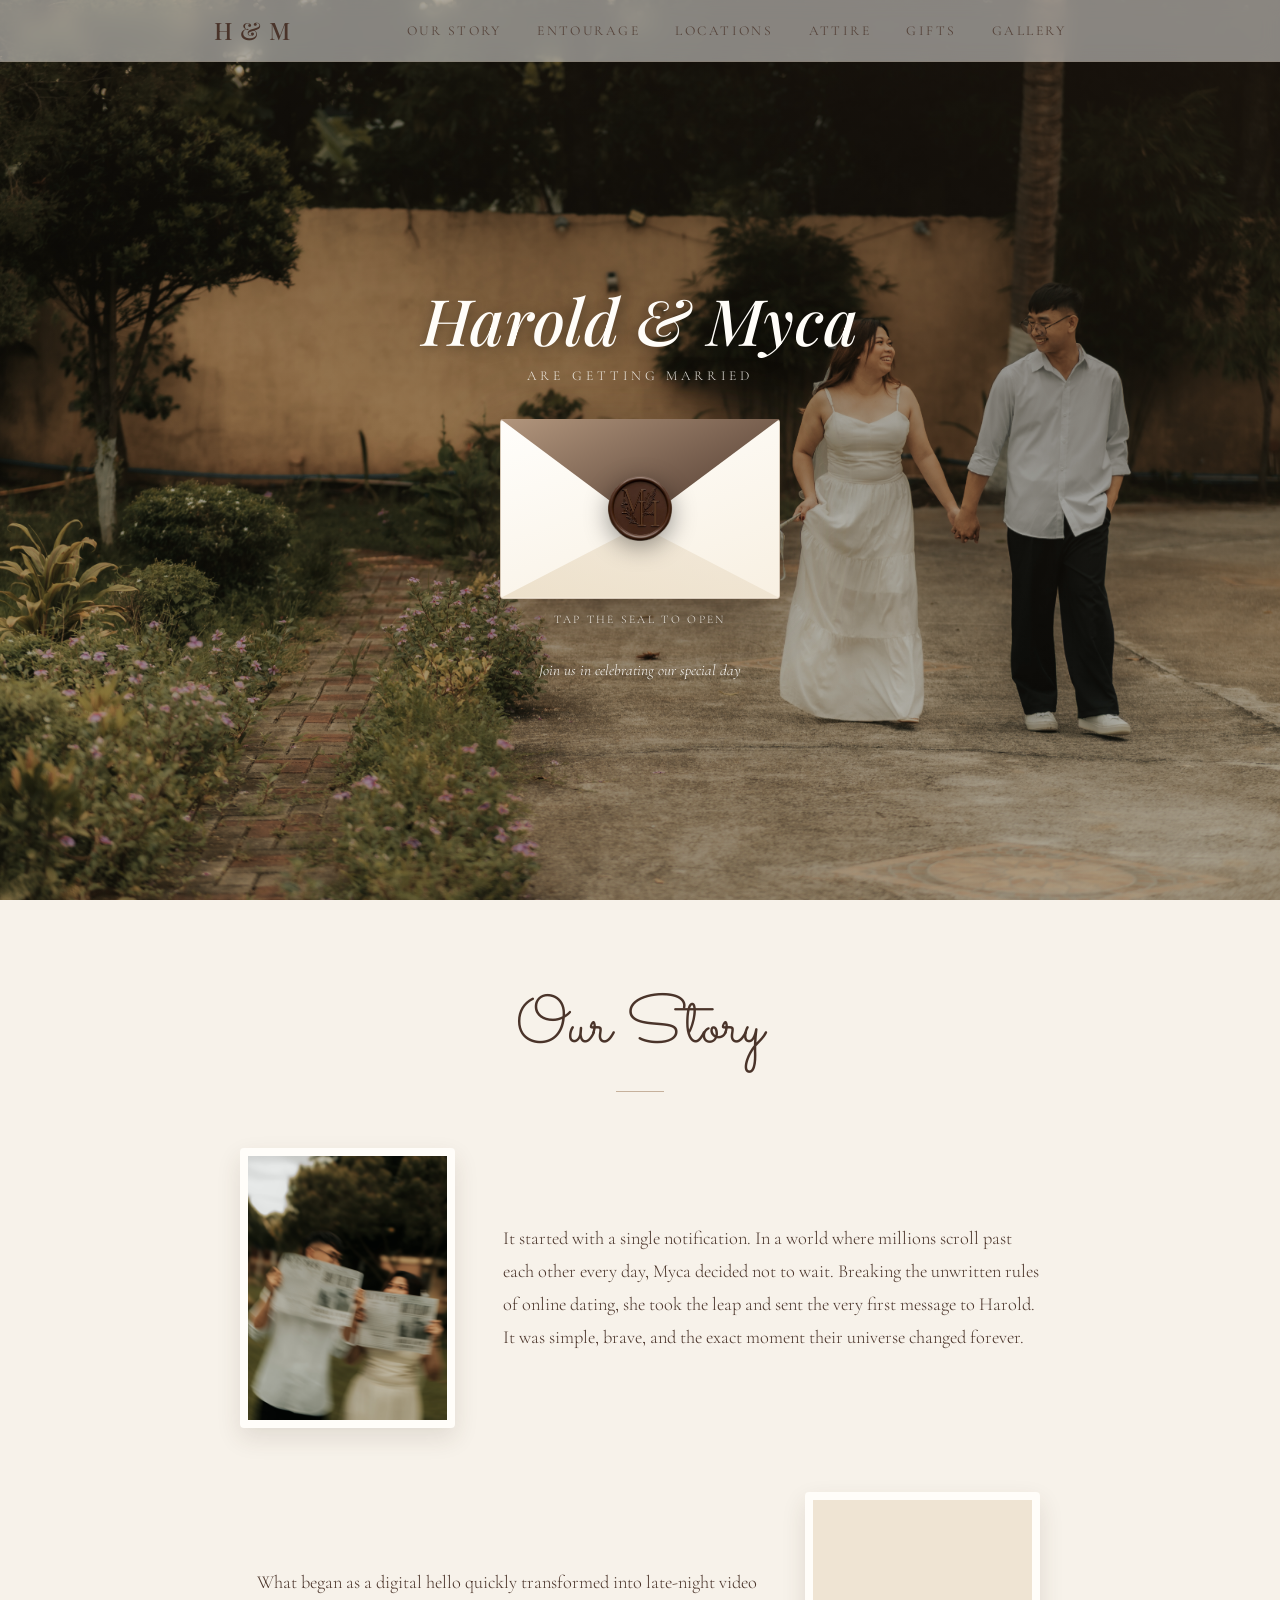
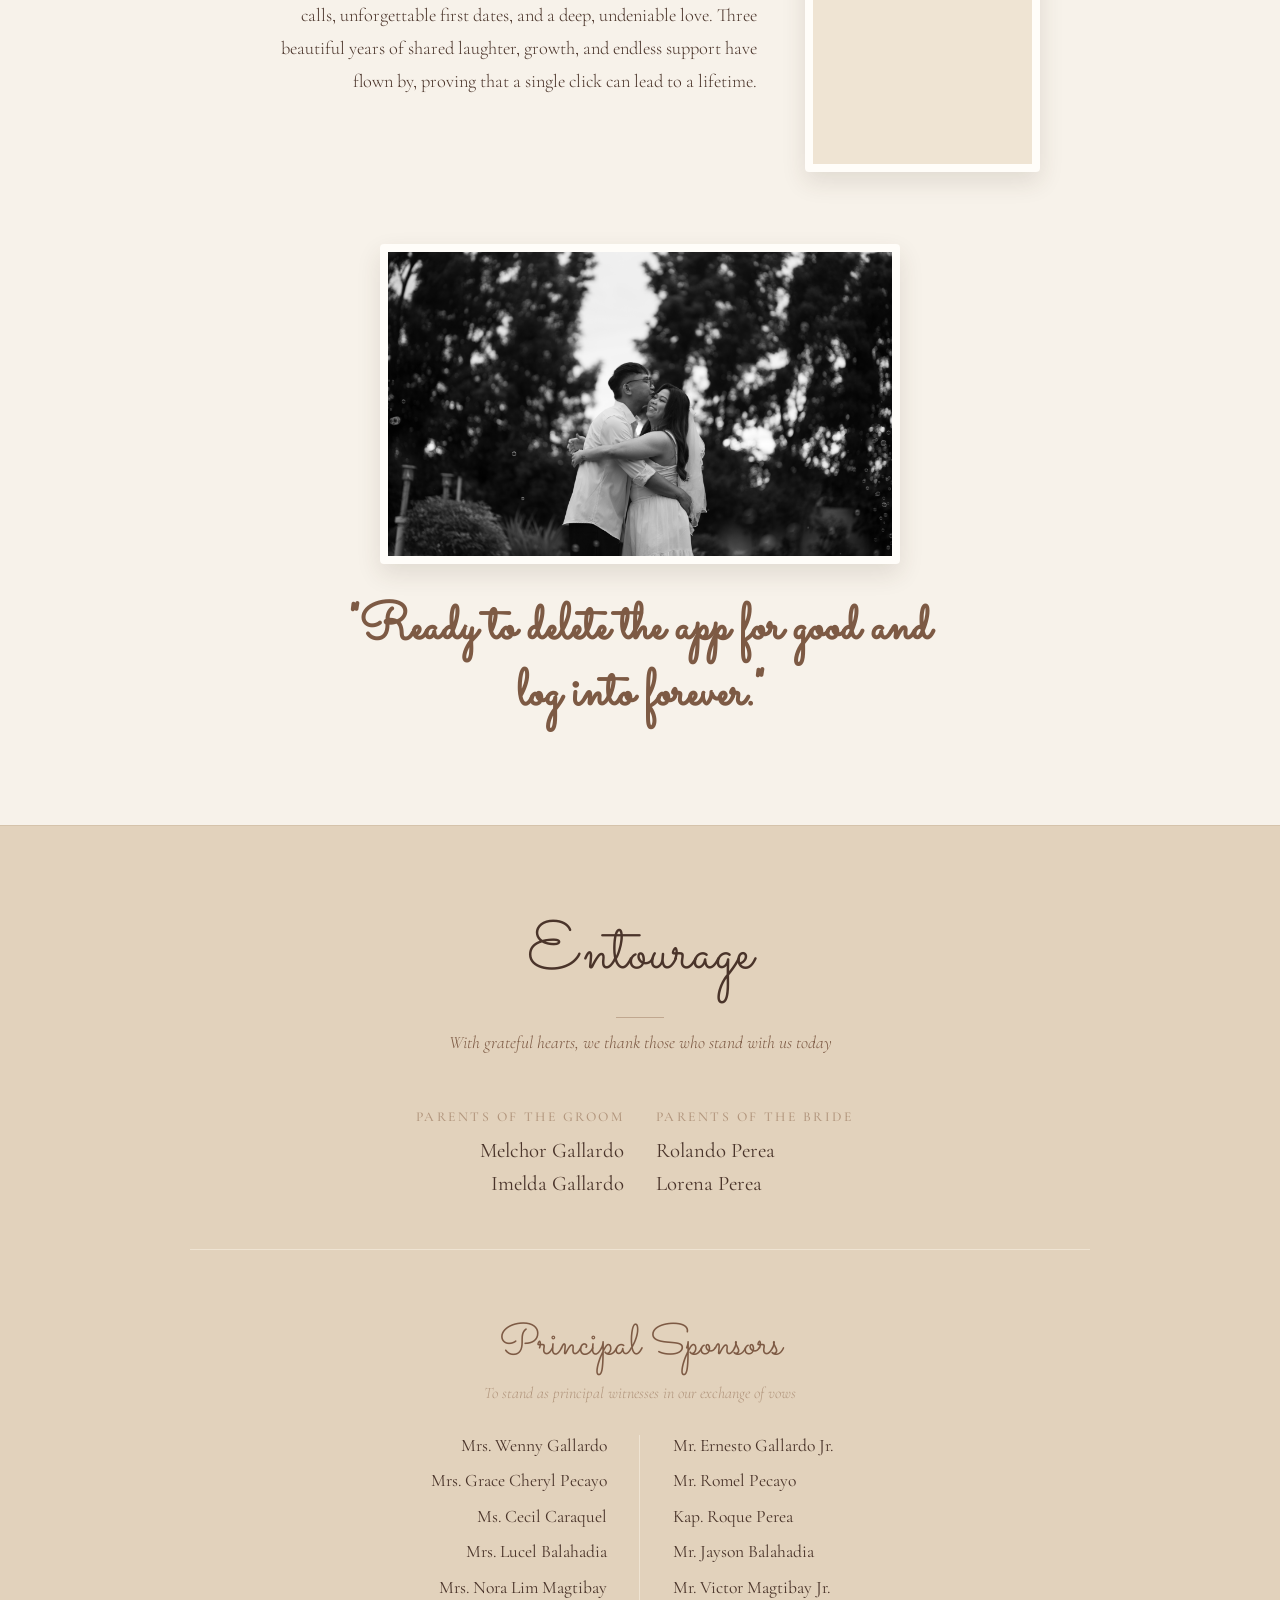
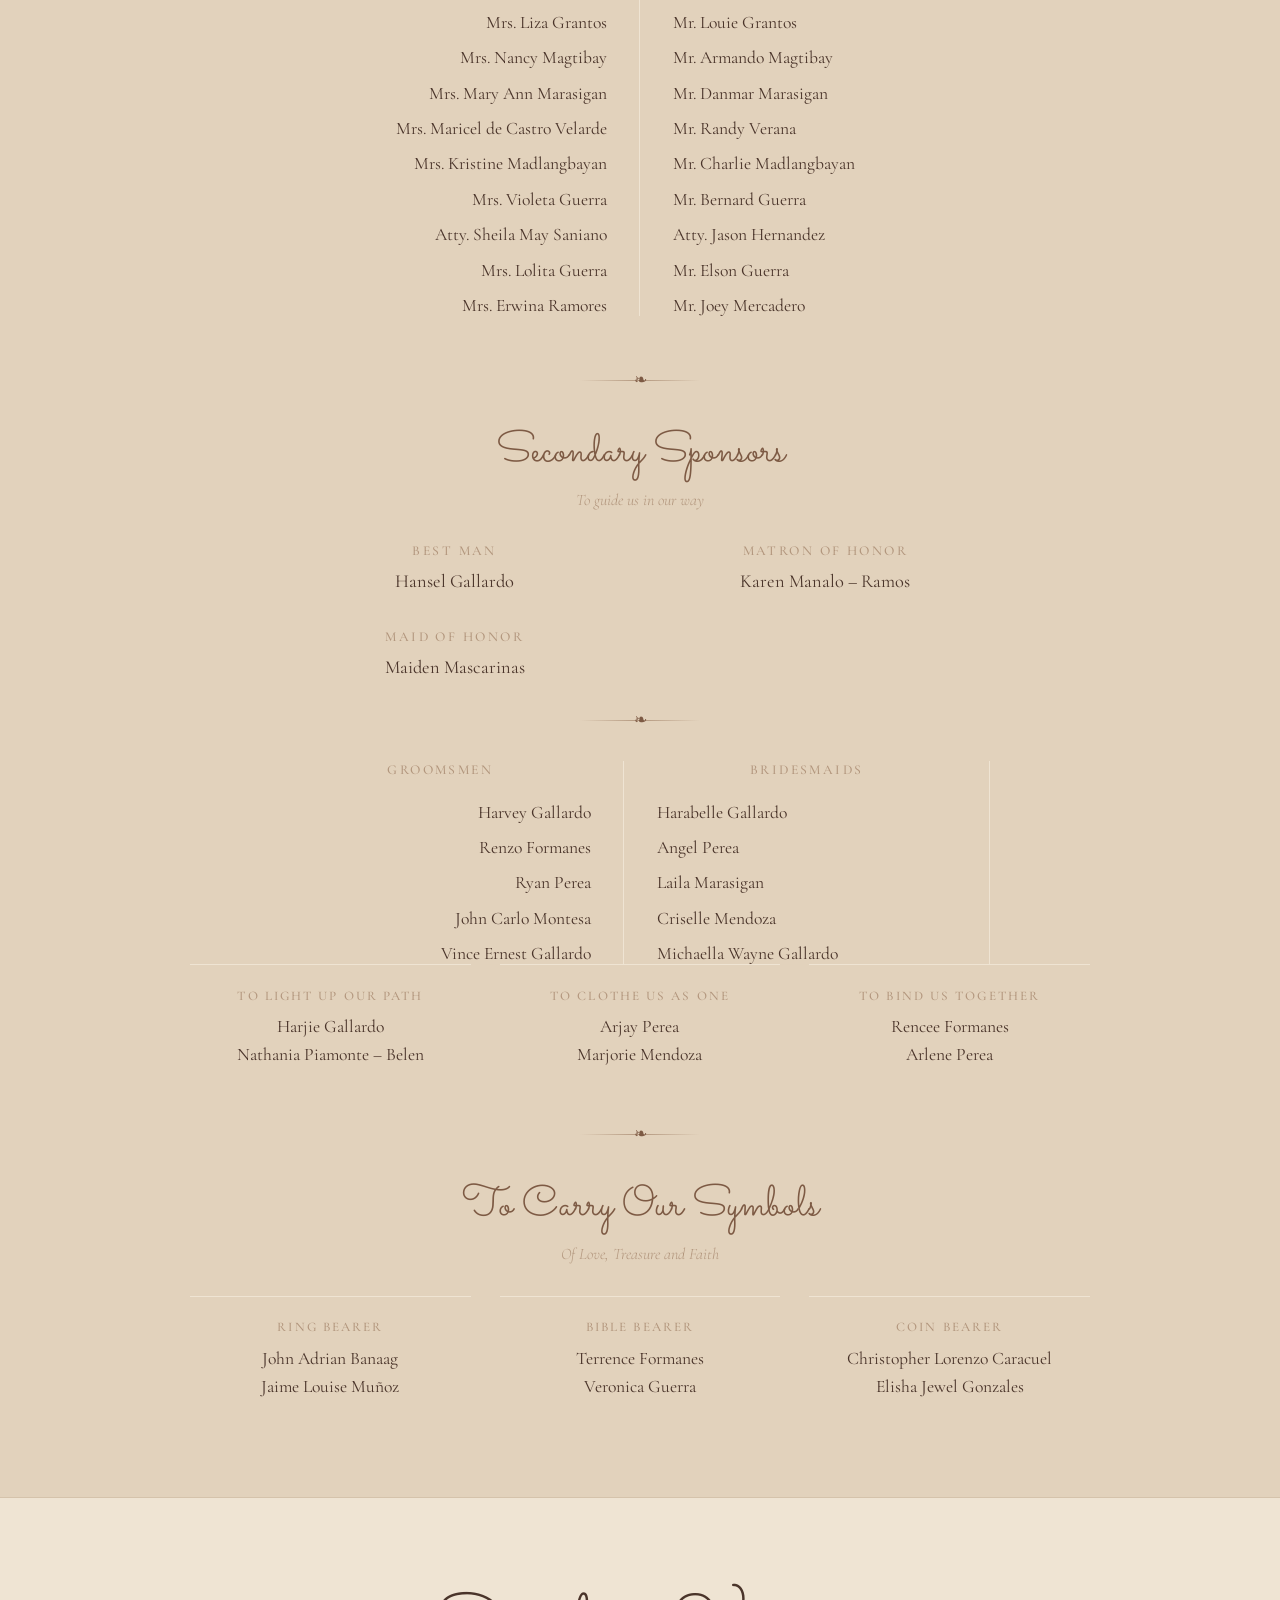
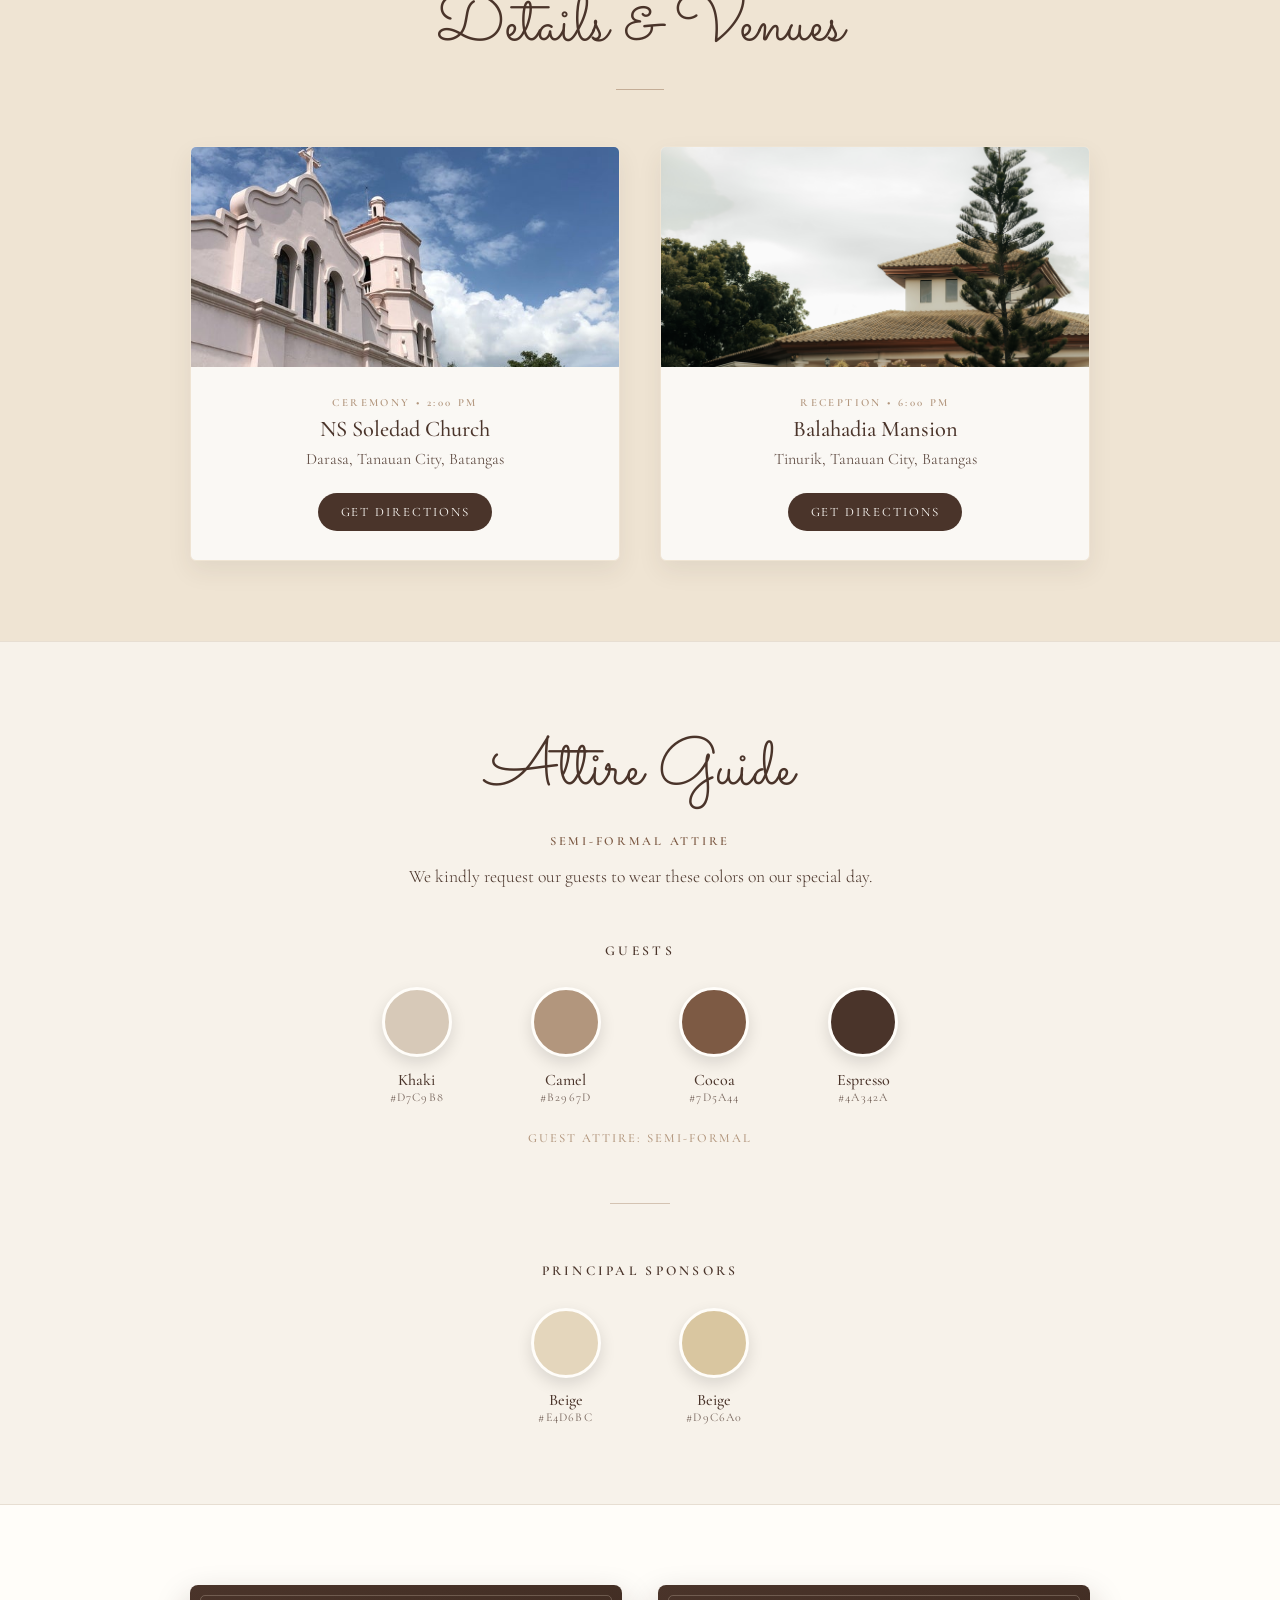
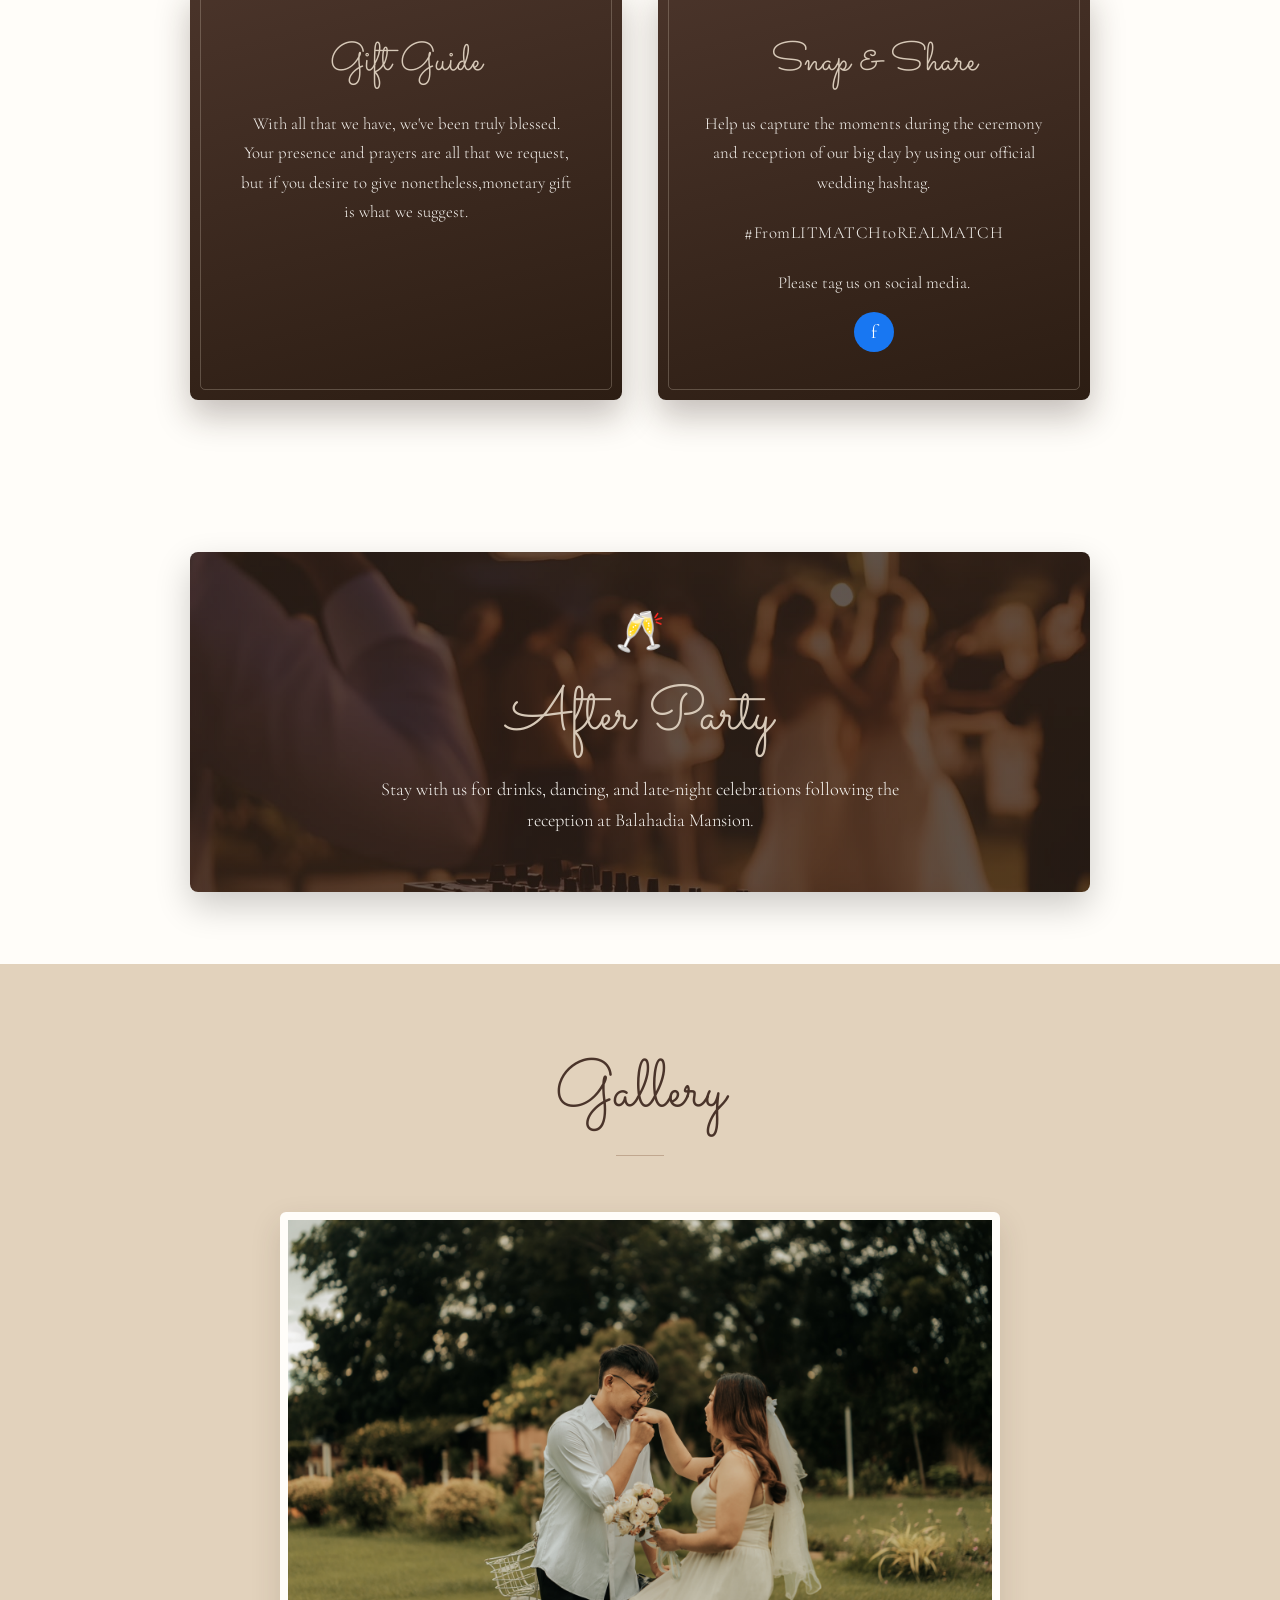
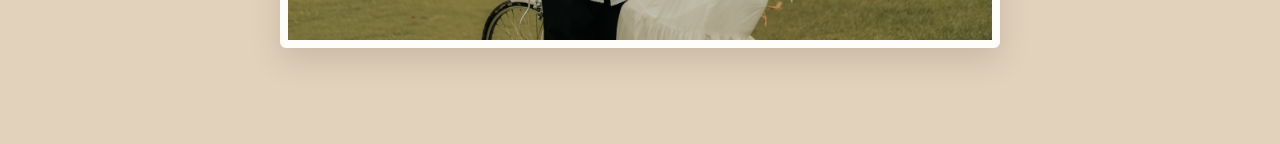
==== commit ee2782ca: "Update website design and features" ====
--- a/home.html
+++ b/home.html
@@ -75,14 +75,14 @@
         </p>
       </div>
 
-      <div class="story-block reverse">
-        <div class="photo-frame">
-          <img src="RVI06440.jpg" alt="Our Journey" class="story-img">
-        </div>
-        <p class="story-text">
-          What began as a digital hello quickly transformed into late-night video calls, unforgettable first dates, and a deep, undeniable love. Three beautiful years of shared laughter, growth, and endless support have flown by, proving that a single click can lead to a lifetime.
-        </p>
-      </div>
+     <div class="story-block reverse">
+  <div class="photo-frame">
+    <video class="story-video" src="weddingvideo.mp4" autoplay muted loop playsinline></video>
+  </div>
+  <p class="story-text">
+    What began as a digital hello quickly transformed into late-night video calls, unforgettable first dates, and a deep, undeniable love. Three beautiful years of shared laughter, growth, and endless support have flown by, proving that a single click can lead to a lifetime.
+  </p>
+</div>
 
       <div class="story-highlight">
         <div class="photo-frame highlight-frame">
@@ -103,16 +103,16 @@
       <div class="entourage-wrap">
 
         <!-- Parents -->
-        <div class="entourage-parents">
-          <div class="parents-block">
-            <h3>Parents of the Groom</h3>
-            <p>Melchor Gallardo<br>Imelda Gallardo</p>
-          </div>
-          <div class="parents-block">
-            <h3>Parents of the Bride</h3>
-            <p>Rolando Perea<br>Lorena Perea</p>
-          </div>
-        </div>
+       <div class="entourage-parents">
+  <div class="parents-block align-right">
+    <h3>Parents of the Groom</h3>
+    <p>Melchor Gallardo<br>Imelda Gallardo</p>
+  </div>
+  <div class="parents-block align-left">
+    <h3>Parents of the Bride</h3>
+    <p>Rolando Perea<br>Lorena Perea</p>
+  </div>
+</div>
 
         <!-- Principal Sponsors -->
         <div>
@@ -147,8 +147,8 @@
               <p>Mr. Danmar Marasigan</p>
               <p>Mr. Randy Verana</p>
               <p>Mr. Charlie Madlangbayan</p>
+              <p>Mr. Bernard Guerra</p>   
               <p>Atty. Jason Hernandez</p>
-              <p>Mr. Bernard Guerra</p>
               <p>Mr. Elson Guerra</p>
               <p>Mr. Joey Mercadero</p>
             </div>
@@ -161,28 +161,45 @@
           <h3 class="entourage-subhead">Secondary Sponsors</h3>
           <p class="entourage-subnote">To guide us in our way</p>
 
-          <div class="roles-grid">
-            <div class="role-card">
-              <h4>Best Man</h4>
-              <p>Hansel Gallardo</p>
-            </div>
-            <div class="role-card">
-              <h4>Matron of Honor</h4>
-              <p>Karen Manalo&nbsp;–&nbsp;Ramos</p>
-            </div>
-            <div class="role-card">
-              <h4>Groomsmen</h4>
-              <p>Harvey Gallardo<br>Renzo Formanes<br>Ryan Perea<br>John Carlo Montesa<br>Vince Ernest Gallardo</p>
-            </div>
-            <div class="role-card">
-              <h4>Bridesmaids</h4>
-              <p>Harabelle Gallardo<br>Angel Perea<br>Laila Marasigan<br>Criselle Mendoza<br>Michaella Wayne Gallardo</p>
-            </div>
-            <div class="role-card">
-              <h4>Maid of Honor</h4>
-              <p>Maiden Mascarinas</p>
-            </div>
-          </div>
+     <div class="roles-grid">
+  <div class="role-card">
+    <h4>Best Man</h4>
+    <p>Hansel Gallardo</p>
+  </div>
+  <div class="role-card">
+    <h4>Matron of Honor</h4>
+    <p>Karen Manalo&nbsp;–&nbsp;Ramos</p>
+  </div>
+  <div class="role-card">
+    <h4>Maid of Honor</h4>
+    <p>Maiden Mascarinas</p>
+  </div>
+</div>
+
+<div class="entourage-flourish"></div>
+
+<div class="wedding-party-columns">
+  <div class="wp-heading-row">
+    <h4 class="wp-heading">Groomsmen</h4>
+    <span class="wp-rule"></span>
+    <h4 class="wp-heading">Bridesmaids</h4>
+  </div>
+  <div class="wp-col">
+    <p>Harvey Gallardo</p>
+    <p>Renzo Formanes</p>
+    <p>Ryan Perea</p>
+    <p>John Carlo Montesa</p>
+    <p>Vince Ernest Gallardo</p>
+  </div>
+  <div class="wp-rule"></div>
+  <div class="wp-col right">
+    <p>Harabelle Gallardo</p>
+    <p>Angel Perea</p>
+    <p>Laila Marasigan</p>
+    <p>Criselle Mendoza</p>
+    <p>Michaella Wayne Gallardo</p>
+  </div>
+</div>
 
           <div class="pair-sponsors">
             <div class="pair-card">
@@ -239,7 +256,7 @@
             <img src="soledadchurch.jpg" alt="NS Soledad Church" class="location-img">
           </div>
           <div class="location-info">
-            <span class="location-tag">Ceremony • 3:00 PM</span>
+            <span class="location-tag">Ceremony • 2:00 PM</span>
             <h3>NS Soledad Church</h3>
             <p>Darasa, Tanauan City, Batangas</p>
             <a href="https://maps.google.com/?q=Nuestra+Senora+de+la+Soledad+Parish+Darasa+Tanauan+Batangas" target="_blank" class="map-btn">Get Directions</a>
@@ -322,7 +339,7 @@
       <div class="wishes-grid">
         <div class="wish-card">
           <h3>Gift Guide</h3>
-          <p>With all that we have, we've been truly blessed. Your presence and prayers are all that we request, but if you desire to give nonetheless, a gift in kind will do.</p>
+          <p>With all that we have, we've been truly blessed. Your presence and prayers are all that we request, but if you desire to give nonetheless,monetary gift is what we suggest.</p>
         </div>
         <div class="wish-card">
           <h3>Snap & Share</h3>
--- a/home.css
+++ b/home.css
@@ -1,5 +1,5 @@
 @import url('https://fonts.googleapis.com/css2?family=Sacramento&family=Cormorant+Garamond:ital,wght@0,300;0,400;0,500;1,300;1,400&display=swap');
-
+@import url('https://fonts.googleapis.com/css2?family=Sacramento&family=Playfair+Display:ital,wght@0,400;0,500;0,600;1,400;1,500&family=Cormorant+Garamond:ital,wght@0,300;0,400;0,500;1,300;1,400&display=swap');
 :root {
   --white: #faf8f4;
   --paper: #fffdf9;
@@ -88,11 +88,12 @@
 }
 
 .nav-brand {
-  font-family: 'Sacramento', cursive;
-  font-size: 1.8rem;
+  font-family: 'Playfair Display', serif;
+  font-size: 1.5rem;
+  font-weight: 500;
+  letter-spacing: 0.03em;
   color: var(--brown-dark);
   text-decoration: none;
-  font-weight: 400;
 }
 
 .nav-menu {
@@ -182,9 +183,11 @@
 }
 
 .hero-names {
-  font-family: 'Sacramento', cursive;
-  font-weight: 400;
-  font-size: clamp(2.6rem, 8vw, 4.4rem);
+  font-family: 'Playfair Display', serif;
+  font-weight: 500;
+  font-style: italic;
+  font-size: clamp(2.4rem, 7.5vw, 4rem);
+  letter-spacing: 0.01em;
   color: var(--paper);
   margin: 0;
   text-align: center;
@@ -514,6 +517,15 @@
 }
 
 .parents-block { text-align: center; }
+.parents-block.align-right { text-align: right; }
+.parents-block.align-left { text-align: left; }
+
+@media (max-width: 720px) {
+  .parents-block.align-right,
+  .parents-block.align-left {
+    text-align: center;
+  }
+}
 
 .parents-block h3 {
   font-size: 0.85rem;
@@ -571,15 +583,23 @@
 }
 
 /* Principal sponsors — two aligned columns */
+/* Principal sponsors — paired rows so wrapped names stay aligned */
 .sponsors-columns {
   display: grid;
-  grid-template-columns: 1fr auto 1fr;
-  gap: 0.7rem 2rem;
+  grid-template-columns: 1fr 2px 1fr;
+  grid-template-rows: repeat(14, auto);
+  column-gap: 2rem;
   max-width: 740px;
   margin: 0 auto;
 }
 
-.sponsors-col { display: flex; flex-direction: column; gap: 0.7rem; }
+.sponsors-col {
+  display: grid;
+  grid-template-rows: subgrid;
+  grid-row: 1 / -1;
+  gap: 0.9rem 0;
+  align-content: start;
+}
 
 .sponsors-col p {
   font-size: 1.1rem;
@@ -587,11 +607,80 @@
   color: var(--brown-dark);
   margin: 0;
   text-align: right;
-}
-
-.sponsors-col.right p { text-align: left; }
-
-.sponsors-rule { width: 1px; background: var(--brown-faint); }
+  display: flex;
+  align-items: center;
+  justify-content: flex-end;
+}
+
+.sponsors-col.right p {
+  text-align: left;
+  justify-content: flex-start;
+}
+
+.sponsors-rule {
+  grid-row: 1 / -1;
+  width: 1px;
+  background: var(--brown-faint);
+}
+/* Groomsmen / Bridesmaids — paired columns, same style as Principal Sponsors */
+.wedding-party-columns {
+  display: grid;
+  grid-template-columns: 1fr 2px 1fr;
+  grid-template-rows: auto repeat(5, auto);
+  column-gap: 2rem;
+  row-gap: 0.9rem;
+  max-width: 700px;
+  margin: 0 auto;
+}
+
+.wp-heading-row {
+  display: contents;
+}
+
+.wp-heading {
+  font-size: 0.85rem;
+  letter-spacing: 0.18em;
+  text-transform: uppercase;
+  font-weight: 500;
+  color: var(--brown-mid);
+  margin: 0 0 0.6rem;
+  text-align: center;
+}
+
+.wp-col {
+  display: grid;
+  grid-template-rows: subgrid;
+  grid-row: 2 / -1;
+  grid-column: 1;
+  gap: inherit;
+  align-content: start;
+}
+
+.wp-col.right {
+  grid-column: 3;
+}
+
+.wp-col p {
+  font-size: 1.1rem;
+  font-weight: 400;
+  color: var(--brown-dark);
+  margin: 0;
+  text-align: right;
+  display: flex;
+  align-items: center;
+  justify-content: flex-end;
+}
+
+.wp-col.right p {
+  text-align: left;
+  justify-content: flex-start;
+}
+
+.wp-rule {
+  grid-row: 1 / -1;
+  width: 1px;
+  background: var(--brown-faint);
+}
 
 /* Secondary sponsor roles */
 .roles-grid {
@@ -752,7 +841,7 @@
   text-transform: uppercase;
   font-weight: 600;
   color: var(--brown);
-  margin: -2.2rem 0 1.1rem;
+  margin: 0.8rem 0 1.1rem;
 }
 
 .color-subtitle {
@@ -1084,10 +1173,25 @@
   .entourage-parents { grid-template-columns: 1fr; gap: 1.6rem; }
   .roles-grid { grid-template-columns: 1fr; }
   .pair-sponsors { grid-template-columns: 1fr; }
-  .sponsors-columns { grid-template-columns: 1fr; }
-  .sponsors-col p, .sponsors-col.right p { text-align: center; }
-  .sponsors-rule { display: none; }
   .wishes-grid { grid-template-columns: 1fr; }
+}
+
+@media (max-width: 500px) {
+  .wedding-party-columns {
+    column-gap: 0.9rem;
+  }
+  .wp-col p {
+    font-size: 0.95rem;
+  }
+}
+
+@media (max-width: 500px) {
+  .sponsors-columns {
+    gap: 0.6rem 0.9rem;
+  }
+  .sponsors-col p {
+    font-size: 0.92rem;
+  }
 }
 
 @media (prefers-reduced-motion: reduce) {
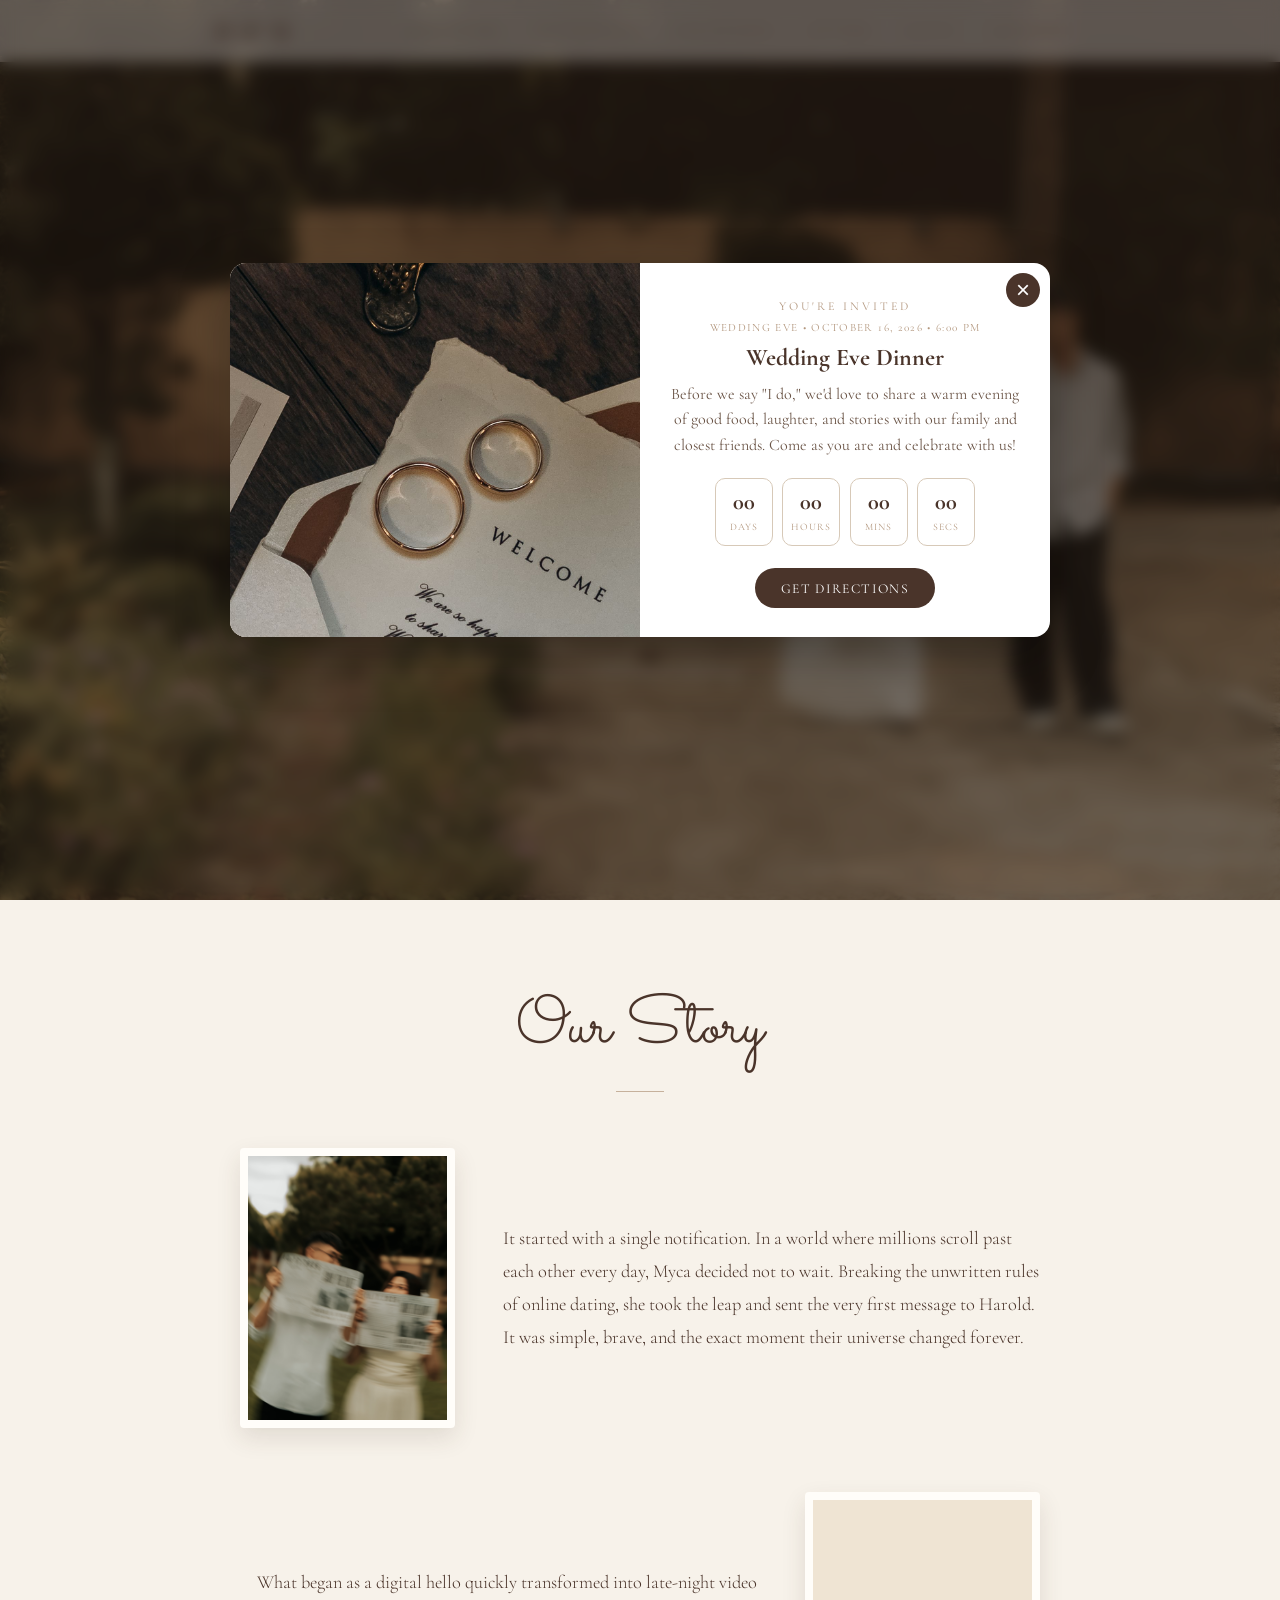
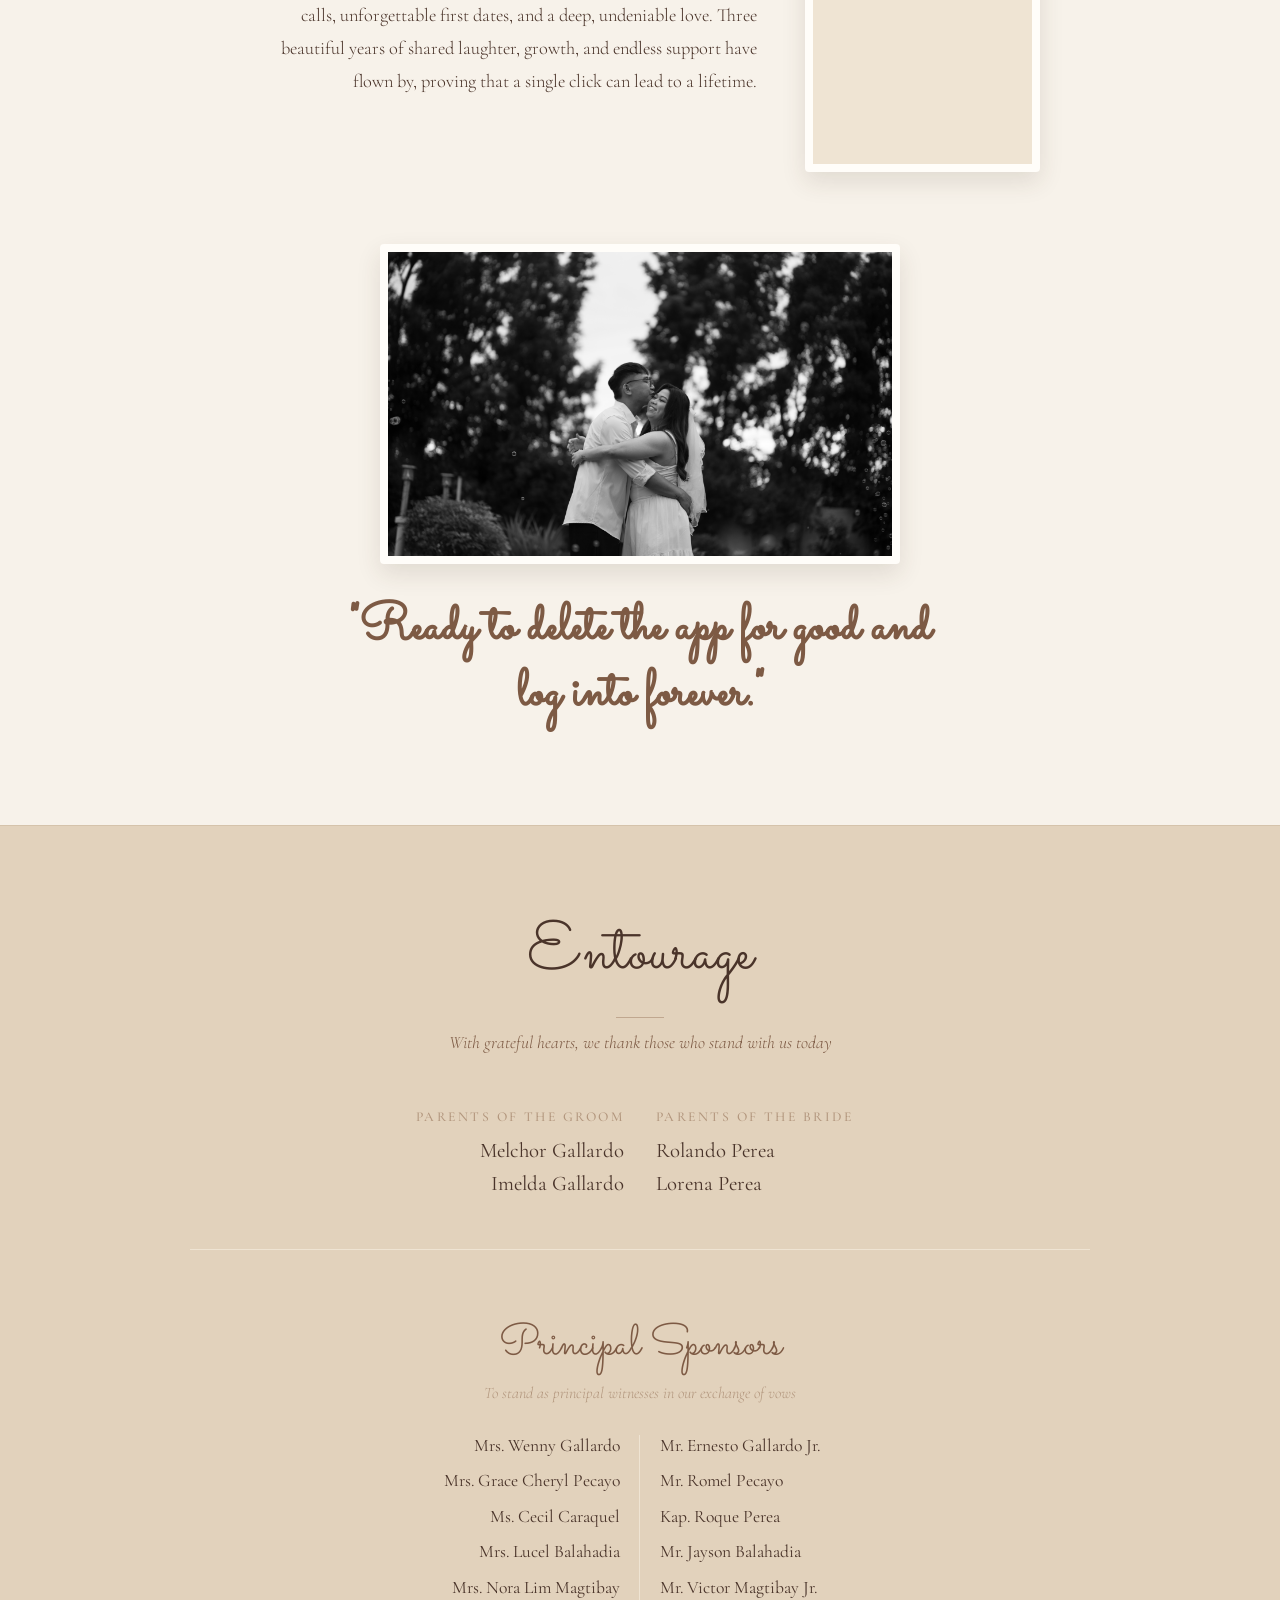
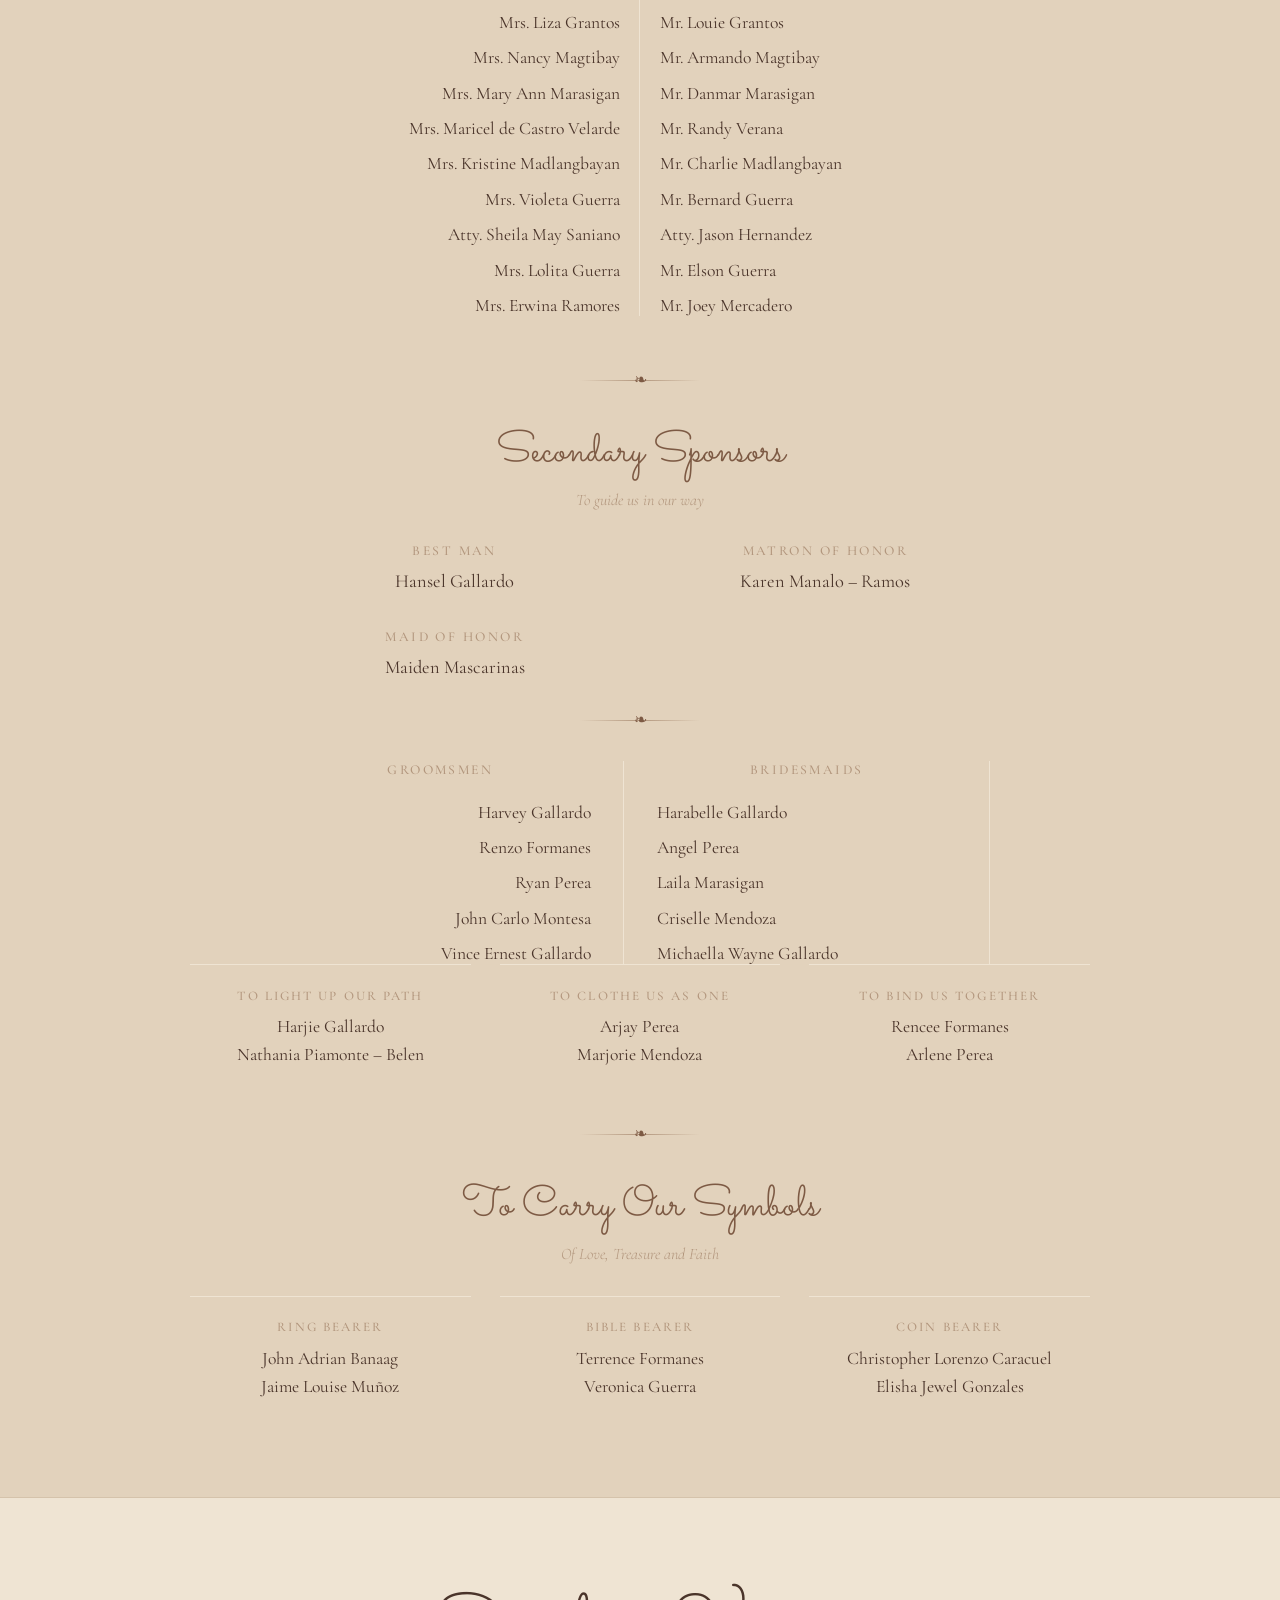
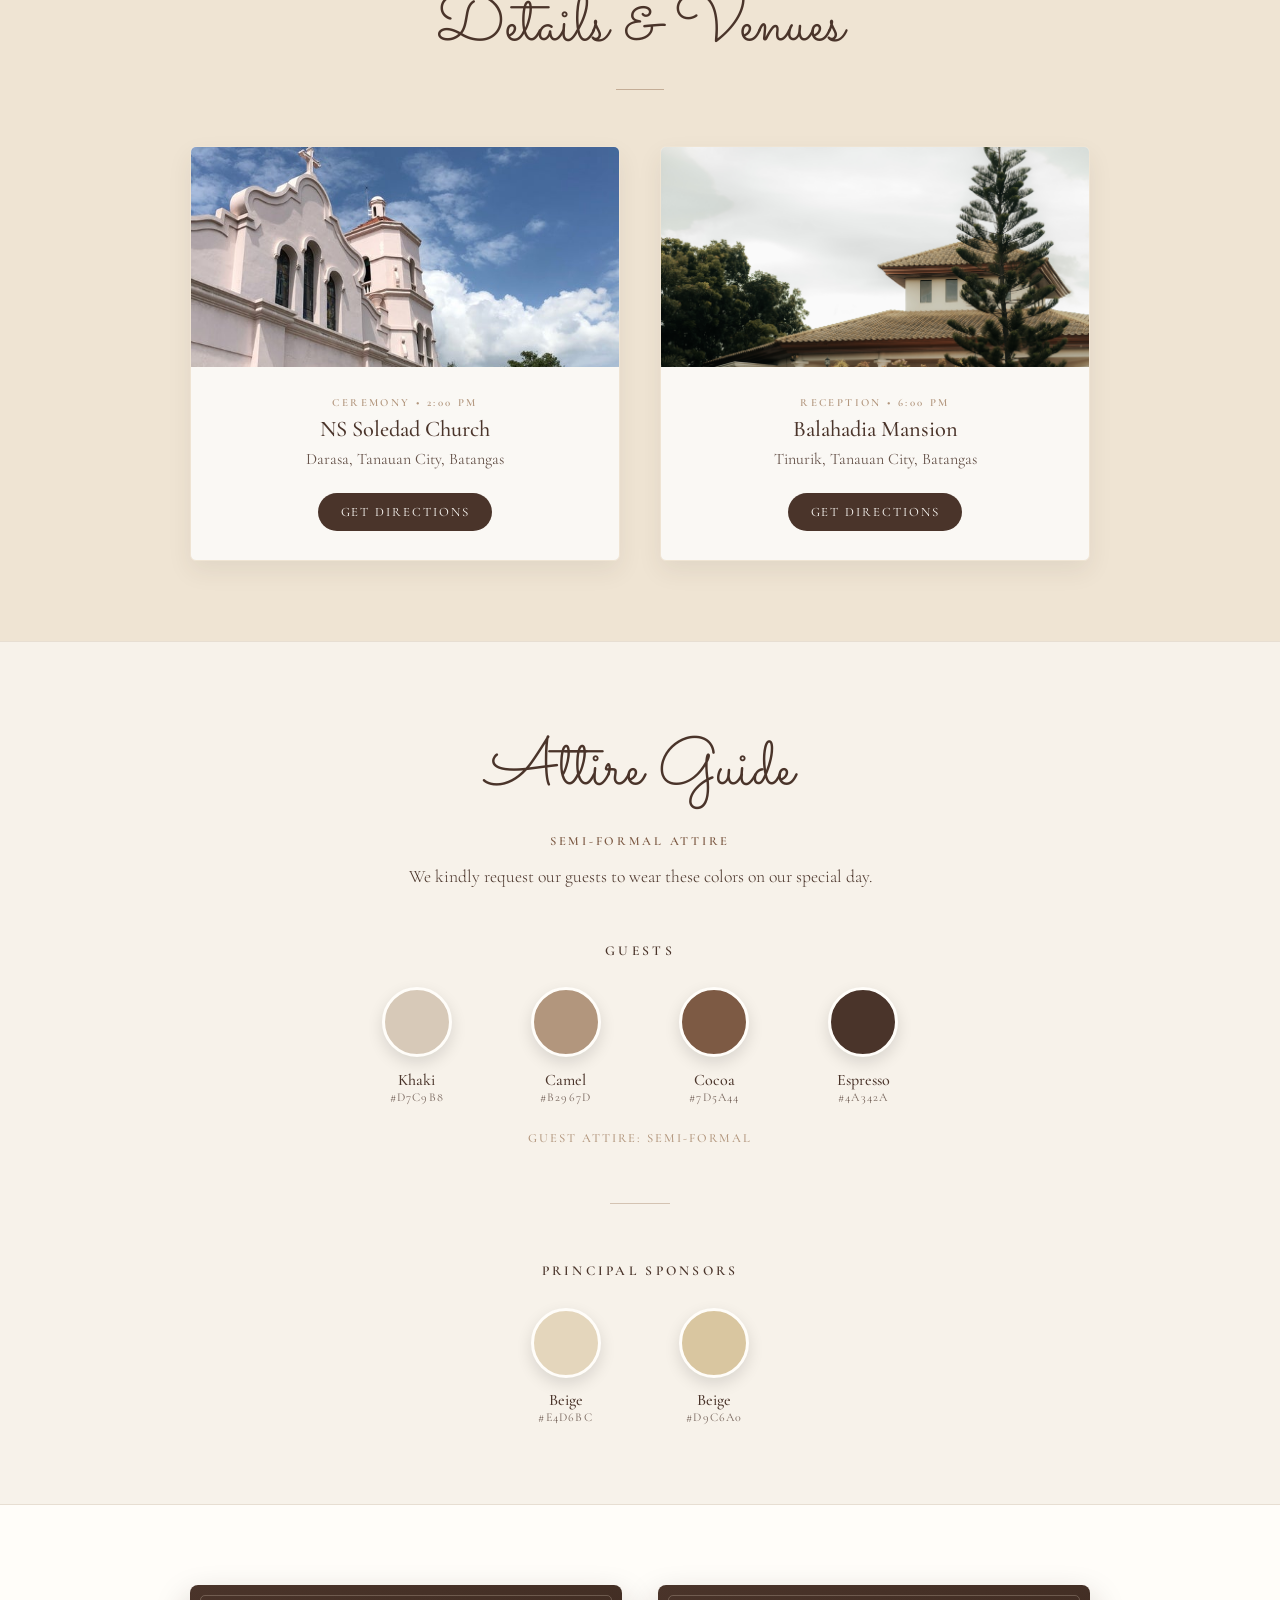
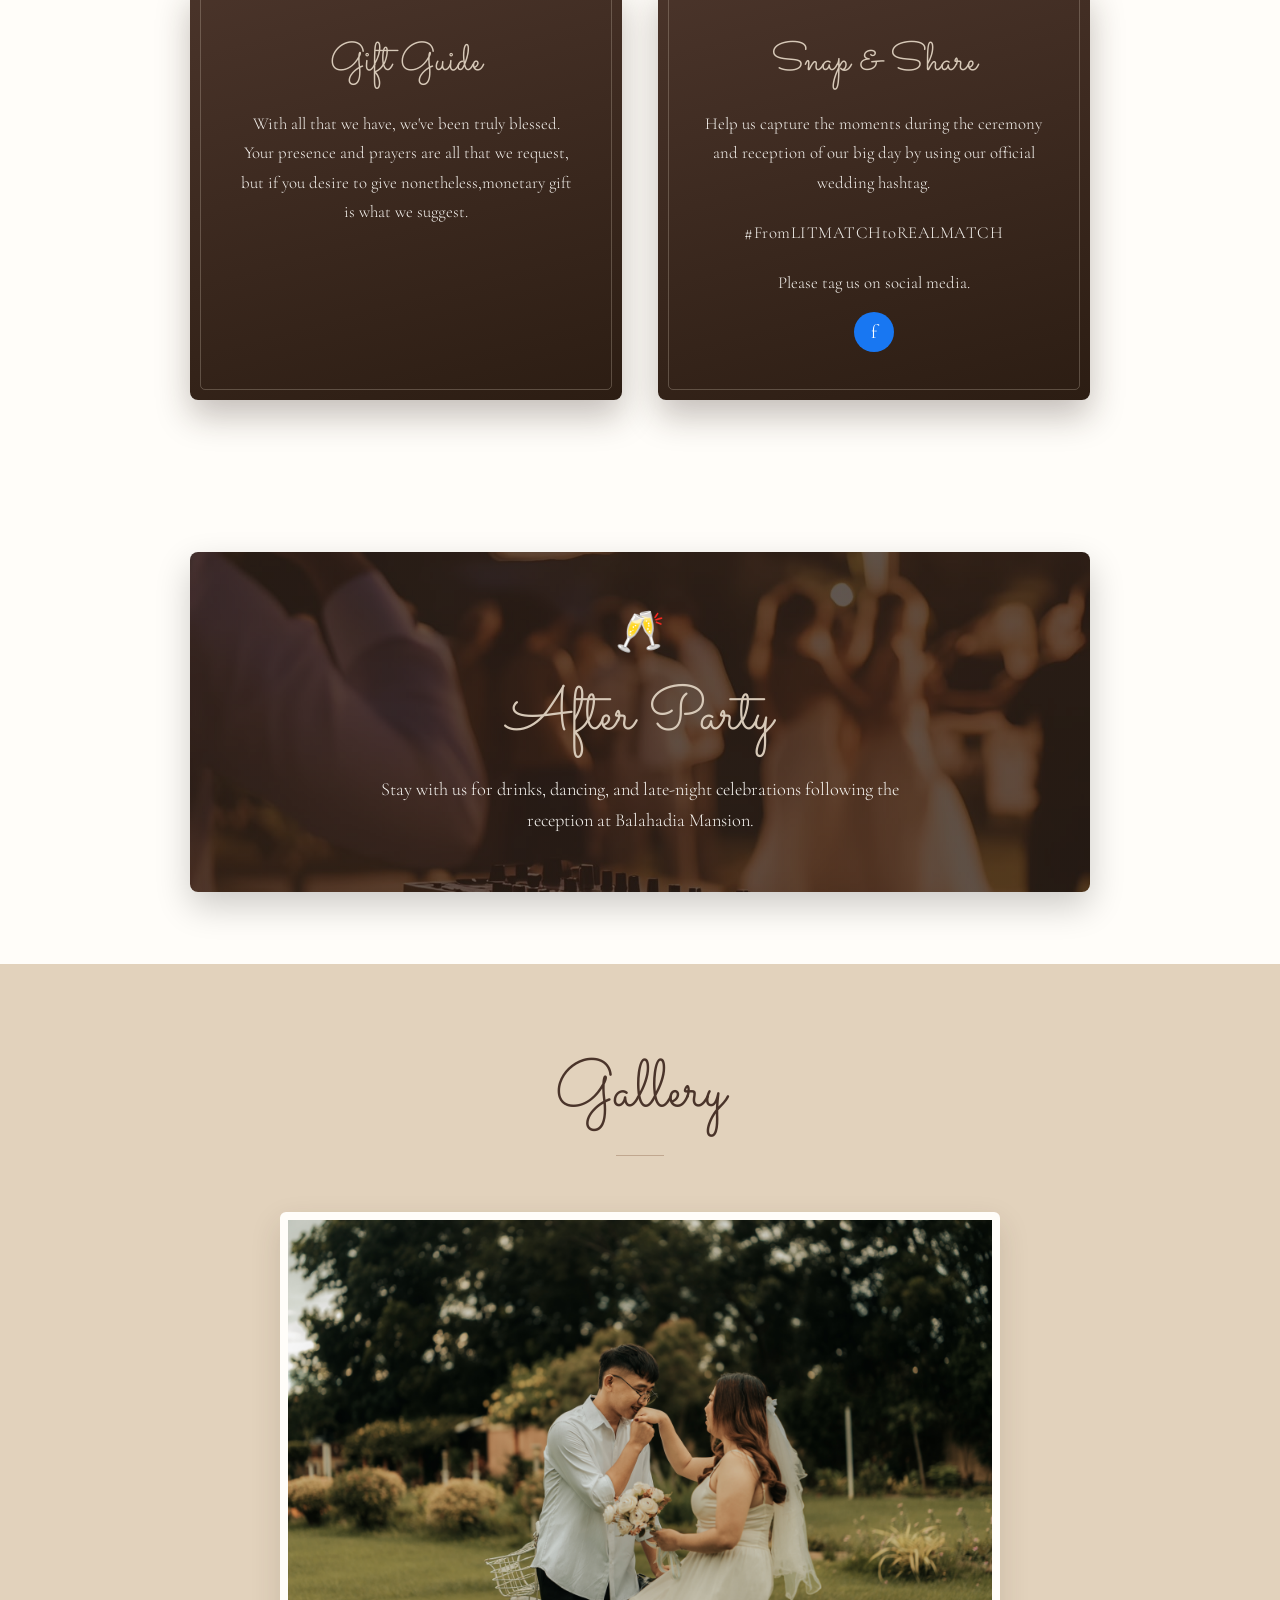
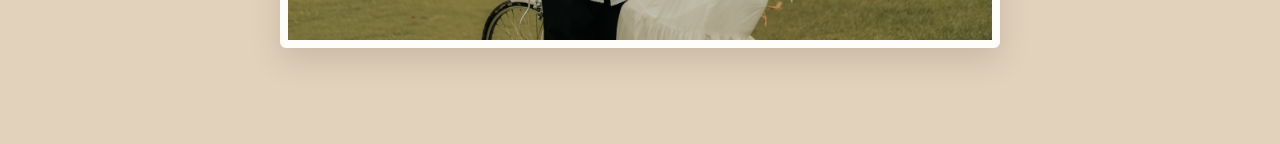
==== commit 42320fa5: "Update project files" ====
--- a/home.html
+++ b/home.html
@@ -5,6 +5,7 @@
   <meta name="viewport" content="width=device-width, initial-scale=1.0">
   <title>Harold & Myca - Wedding Invitation</title>
   <link rel="stylesheet" href="home.css">
+  <link rel="stylesheet" href="eve.css">
 </head>
 <body>
 
@@ -381,6 +382,41 @@
     </div>
   </section>
 
+  <!-- WEDDING EVE POPUP (shows when the website opens) -->
+  <div class="eve-popup-overlay" id="evePopup" aria-hidden="true">
+    <div class="eve-popup" role="dialog" aria-modal="true" aria-labelledby="evePopupTitle">
+      <button class="eve-popup-close" id="evePopupClose" aria-label="Close popup">&times;</button>
+
+      <div class="eve-popup-photo">
+        <!-- Replace weddingeve.jpg with your picture file -->
+        <img src="ring.jpg" alt="Wedding Eve Dinner venue"
+             onerror="this.parentNode.classList.add('empty')">
+        <span class="eve-photo-placeholder">Add your photo here</span>
+      </div>
+
+      <div class="eve-popup-body">
+        <p class="eve-popup-kicker">You're Invited</p>
+        <span class="eve-popup-tag">Wedding Eve &bull; October 16, 2026 &bull; 6:00 PM</span>
+        <h3 id="evePopupTitle">Wedding Eve Dinner</h3>
+        <p class="eve-desc">
+          Before we say "I do," we'd love to share a warm evening of good food,
+          laughter, and stories with our family and closest friends.
+          Come as you are and celebrate with us!
+        </p>
+
+        <div class="eve-countdown">
+          <div><b data-eve="days">0</b><small>Days</small></div>
+          <div><b data-eve="hours">0</b><small>Hours</small></div>
+          <div><b data-eve="mins">0</b><small>Mins</small></div>
+          <div><b data-eve="secs">0</b><small>Secs</small></div>
+        </div>
+
+        <a href="https://maps.app.goo.gl/b85eiX8kR8e3HixGA" target="_blank" rel="noopener" class="eve-popup-btn">Get Directions</a>
+      </div>
+    </div>
+  </div>
+
   <script src="home.js"></script>
+  <script src="eve.js"></script>
 </body>
 </html>
--- a/home.css
+++ b/home.css
@@ -588,7 +588,7 @@
   display: grid;
   grid-template-columns: 1fr 2px 1fr;
   grid-template-rows: repeat(14, auto);
-  column-gap: 2rem;
+  column-gap: 1.2rem;
   max-width: 740px;
   margin: 0 auto;
 }
@@ -602,7 +602,7 @@
 }
 
 .sponsors-col p {
-  font-size: 1.1rem;
+  font-size: clamp(0.82rem, 2.6vw, 1.1rem);
   font-weight: 400;
   color: var(--brown-dark);
   margin: 0;
@@ -610,11 +610,12 @@
   display: flex;
   align-items: center;
   justify-content: flex-end;
-}
-
+  white-space: nowrap;
+}
 .sponsors-col.right p {
   text-align: left;
   justify-content: flex-start;
+  white-space: nowrap;
 }
 
 .sponsors-rule {
@@ -1199,4 +1200,99 @@
     animation: none;
     transition: none;
   }
+}
+/* ===== Wedding Eve popup (shows when the website opens) ===== */
+.eve-popup-overlay {
+  position: fixed; inset: 0; z-index: 99999;
+  background: rgba(40, 28, 22, 0.45);
+  -webkit-backdrop-filter: blur(8px);
+  backdrop-filter: blur(8px);
+  display: flex; align-items: center; justify-content: center;
+  padding: 1rem;
+  opacity: 0; visibility: hidden;
+  transition: opacity .4s ease, visibility .4s ease;
+}
+.eve-popup-overlay.show { opacity: 1; visibility: visible; }
+
+.eve-popup {
+  position: relative;
+  display: grid; grid-template-columns: 1fr 1fr;
+  background: #fff;
+  border-radius: 16px; overflow: hidden;
+  width: 100%; max-width: 820px;
+  max-height: 92vh; overflow-y: auto;
+  box-shadow: 0 20px 50px rgba(0,0,0,.35);
+  transform: translateY(30px) scale(.92);
+  transition: transform .45s cubic-bezier(.2,.9,.3,1.2);
+}
+.eve-popup-overlay.show .eve-popup { transform: none; }
+
+/* X close button */
+.eve-popup-close {
+  position: absolute; top: 10px; right: 10px; z-index: 2;
+  width: 34px; height: 34px;
+  display: flex; align-items: center; justify-content: center;
+  background: #4A342A; color: #fff;
+  border: 0; border-radius: 50%; cursor: pointer;
+  font-size: 1.5rem; line-height: 1;
+  transition: background .2s ease, transform .2s ease;
+}
+.eve-popup-close:hover { background: #7D5A44; transform: scale(1.08); }
+
+/* Photo box */
+.eve-popup-photo {
+  position: relative; min-height: 360px; background: #D7C9B8;
+}
+.eve-popup-photo img {
+  position: absolute; inset: 0; width: 100%; height: 100%; object-fit: cover;
+}
+.eve-photo-placeholder {
+  position: absolute; inset: 0; display: none;
+  align-items: center; justify-content: center;
+  color: #7D5A44; font-style: italic;
+  border: 2px dashed #B2967D; margin: 14px;
+}
+.eve-popup-photo.empty img { display: none; }
+.eve-popup-photo.empty .eve-photo-placeholder { display: flex; }
+
+/* Text side */
+.eve-popup-body {
+  padding: 2.2rem 1.6rem 1.8rem; text-align: center;
+  display: flex; flex-direction: column; align-items: center; justify-content: center;
+}
+.eve-popup-kicker {
+  text-transform: uppercase; letter-spacing: .25em;
+  font-size: .75rem; color: #B2967D; margin: 0 0 .5rem;
+}
+.eve-popup-tag {
+  font-size: .7rem; letter-spacing: .12em; text-transform: uppercase;
+  color: #B2967D;
+}
+.eve-popup-body h3 { margin: .6rem 0; font-size: 1.5rem; color: #4A342A; }
+.eve-desc { color: #6b5547; line-height: 1.6; margin: 0 0 1.2rem; }
+
+.eve-popup-btn {
+  display: inline-block; margin-top: 1.4rem;
+  padding: .7rem 1.6rem; border-radius: 999px;
+  background: #4A342A; color: #fff; text-decoration: none;
+  font-size: .85rem; letter-spacing: .1em; text-transform: uppercase;
+}
+
+/* Countdown boxes */
+.eve-countdown { display: flex; justify-content: center; gap: .6rem; }
+.eve-countdown div {
+  background: #fff; border: 1px solid #D7C9B8; border-radius: 10px;
+  min-width: 58px; padding: .6rem .3rem;
+}
+.eve-countdown b { display: block; font-size: 1.4rem; color: #4A342A; }
+.eve-countdown small {
+  font-size: .62rem; text-transform: uppercase;
+  letter-spacing: .1em; color: #B2967D;
+}
+
+/* Mobile: photo on top, text below */
+@media (max-width: 700px) {
+  .eve-popup { grid-template-columns: 1fr; max-width: 400px; }
+  .eve-popup-photo { min-height: 200px; }
+  .eve-popup-body { padding: 1.6rem 1.2rem 1.5rem; }
 }
